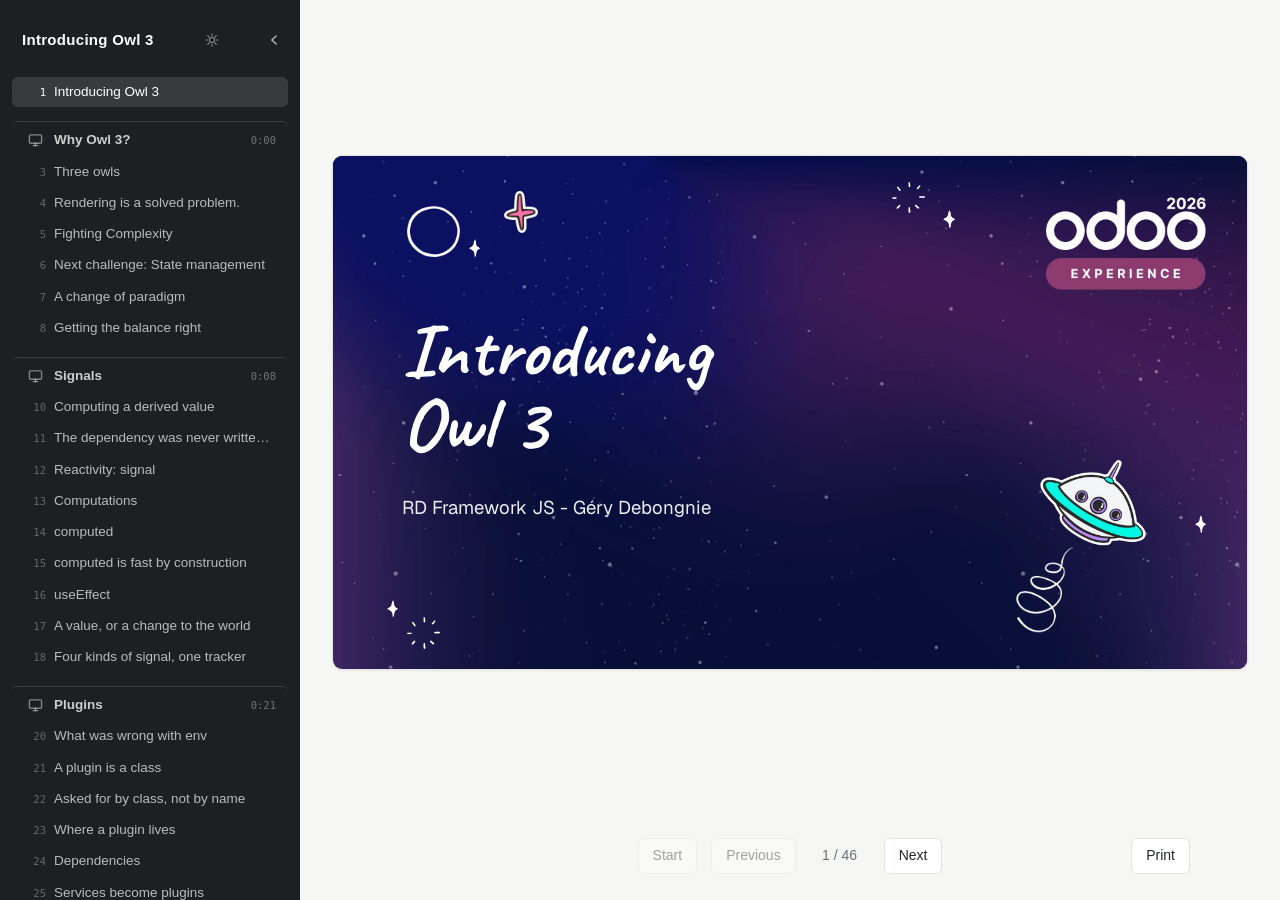
==== talk1-introducing-owl3/index.html @ 67a69ac9 "Publish f225886 Masterclass: the talks embedded, not a tab away" ====
<!DOCTYPE html>
<!-- Generated by gas/build.py from gas/template.html and this project's
     sections/. Do not edit this file: edit those, then rebuild -->
<html lang="en">
<head>
<meta charset="utf-8">
<meta name="viewport" content="width=device-width, initial-scale=1">
<title>GAS</title>
<!-- this project's own setup: title, program, resources, and now its
     palette choice too - see gas/README.md for the shape config.js needs.
     Loaded here rather than near app.js at the very end of body (the usual
     spot for a project's own script, and where this used to sit) purely so
     the bootstrap script right after can read GAS_CONFIG.palette before
     anything paints - it doesn't touch the DOM, so nothing is lost moving
     it this early. -->
<script src="config.js"></script>
<!-- which palette/theme applies, resolved synchronously before anything
     paints: without this, the page would render once with neither
     data-palette nor data-theme set at all (every palette file is scoped
     to one or the other, on purpose - see assets/palettes/), then visibly
     jump the moment something further down the page got around to it.
     Palette is a project setting now, not a personal one - the editor's
     own picker (?mode=edit, app.js) writes it straight into config.js
     (GAS_CONFIG.palette) via dev.py's /api/source, same as any other Edit
     source save - so every viewer of the built site gets the same one,
     read here. Theme (light/dark) stays a personal, per-viewer choice: a
     stored pick, else the OS's own preference, same as before. Always ends
     by actually setting both attributes no matter what: a blocked
     localStorage (a private window, a strict browser setting) only ever
     costs the stored theme choice, never leaves the page with no palette
     or theme set at all. -->
<script>
(function () {
  var palette = (window.GAS_CONFIG && window.GAS_CONFIG.palette) || "claude";
  var theme = "light";
  try {
    theme = localStorage.getItem("gas-theme") ||
      (window.matchMedia && window.matchMedia("(prefers-color-scheme: dark)").matches ? "dark" : theme);
  } catch (err) {
    // localStorage blocked - the light default above stands
  }
  document.documentElement.dataset.palette = palette;
  document.documentElement.dataset.theme = theme;
})();
</script>
<!-- a generic default - a project's config.js can override it (see
     gas/README.md); this is what shows before that script runs, and if
     a project sets none -->
<link id="favicon" rel="icon" href="data:image/svg+xml,%3Csvg xmlns='http://www.w3.org/2000/svg' viewBox='0 0 32 32'%3E%3Crect x='5' y='4.5' width='22' height='23' rx='3' fill='none' stroke='%23888' stroke-width='2.4'/%3E%3Cpath d='M10 12h12M10 16h12M10 20h7' stroke='%23888' stroke-width='2.4' stroke-linecap='round'/%3E%3C/svg%3E">
<!-- one per gas/assets/palettes/*.css file, computed at build time - see
     gas/build.py's discover_palettes() and gas/README.md -->
<link rel="stylesheet" data-palette="catppuccin" href="../gas/assets/palettes/catppuccin.css">
<link rel="stylesheet" data-palette="claude" href="../gas/assets/palettes/claude.css">
<link rel="stylesheet" data-palette="nord" href="../gas/assets/palettes/nord.css">
<link rel="stylesheet" data-palette="oxp26" href="../gas/assets/palettes/oxp26.css">
<link rel="stylesheet" data-palette="tokyo-night" href="../gas/assets/palettes/tokyo-night.css">
<link rel="stylesheet" href="../gas/assets/style.css">
<!-- optional: a project's own tweaks, e.g. styling for one of its own
     plain pages (see gas/README.md) - a project with none of its own
     just 404s here, harmlessly -->
<link rel="stylesheet" href="style.css">
</head>
<body>

<nav class="sidebar" id="sidebar">
  <div class="sidebar-head">
    <h1><button class="home" id="home">GAS</button></h1>
    <!-- light/dark is the one personal, per-viewer choice (a stored pick,
         else the OS's own preference) - the palette itself is a project
         setting now, picked from the editor panel instead (?mode=edit),
         which writes it into config.js - see that panel, further down.
         Kept small and quiet, next to the collapse toggle it shares this
         row with, rather than a whole row of its own further down - it's
         not something most viewers need to think about twice. -->
    <button type="button" id="theme-toggle" title="Switch light/dark" aria-label="Switch light/dark theme">
      <svg class="icon-sun" width="14" height="14" viewBox="0 0 16 16" fill="none" stroke="currentColor"
           stroke-width="1.4" stroke-linecap="round" aria-hidden="true">
        <circle cx="8" cy="8" r="3"/>
        <path d="M8 1v2M8 13v2M1 8h2M13 8h2M3.2 3.2l1.4 1.4M11.4 11.4l1.4 1.4M12.8 3.2l-1.4 1.4M4.6 11.4l-1.4 1.4"/>
      </svg>
      <svg class="icon-moon" width="14" height="14" viewBox="0 0 16 16" fill="currentColor" aria-hidden="true">
        <path d="M13.5 8.9A5.6 5.6 0 0 1 6.6 2 6 6 0 1 0 13.5 8.9Z"/>
      </svg>
    </button>
    <button class="sidebar-toggle" id="sidebar-toggle" type="button"
            title="Collapse menu (m)" aria-label="Collapse menu" aria-expanded="true">
      <svg width="14" height="14" viewBox="0 0 16 16" fill="none" stroke="currentColor"
           stroke-width="1.6" stroke-linecap="round" stroke-linejoin="round" aria-hidden="true">
        <path d="M10.5 3.5 5.5 8l5 4.5"/>
      </svg>
    </button>
  </div>

  <div id="program"></div>

  <!-- shown/labelled from config.js's padUrl - hidden entirely if a
       project sets none, see gas/README.md -->
  <button class="nav-item" data-view="pad" hidden>Collaborative Pad</button>

  <!-- what the program sends to the end, after the loose entries above -->
  <div id="program-end"></div>

  <!-- shown from config.js's resources - hidden entirely if a project
       sets none -->
  <button class="nav-item" data-view="resources" hidden>Resources</button>

  <!-- what the program sends past everything the framework adds: `at: "last"` -->
  <div id="program-last"></div>

  <!-- the whole program as one document: every deck, exercise and page, in
       the order this sidebar lists them. A browser cannot hand a page a PDF
       file, so this opens the print dialog and "Save as PDF" does the rest -
       which is what the title says, rather than promising a download. -->
  <button class="nav-item print-everything" id="print-everything"
          title="Lay the whole program out as one document and print it, or save it as a PDF">Print everything</button>
</nav>

<main>
  <section class="view" id="view-slides">
    <div class="stage">

<!-- sections/10-talk/talk.html -->
<div data-src="sections/10-talk/talk.html" data-src-kind="html-block" class="deck clean" id="deck-talk">

  <!-- ============================ COVER ============================ -->

  <article class="slide welcome current" data-id="a1f00001" data-act="frontier">
    <div class="welcome-bg"></div>
    <div class="welcome-stars"></div>
    <!-- decorations lifted from the template, placed as it places them -->
    <div class="welcome-art">
      <img src="assets/stickers/ring.webp" alt="" style="left: 8.08%; top: 9.69%; width: 5.77%;">
      <img src="assets/stickers/cross.webp" alt="" style="left: 18.72%; top: 6.9%; width: 3.67%;">
      <img src="assets/stickers/sparkle.webp" alt="" style="left: 14.83%; top: 16.22%; width: 1.28%;">
      <img src="assets/stickers/burst.webp" alt="" style="left: 61.14%; top: 5.04%; width: 3.67%;">
      <img src="assets/stickers/sparkle.webp" alt="" style="left: 66.75%; top: 10.52%; width: 1.28%;">
      <img src="assets/stickers/ufo.webp" alt="" style="left: 75.86%; top: 53.74%; width: 15.93%;">
      <img src="assets/stickers/spiral.webp" alt="" style="left: 73.31%; top: 76.09%; width: 9.74%;">
      <img src="assets/stickers/sparkle.webp" alt="" style="left: 94.27%; top: 69.99%; width: 1.28%;">
      <img src="assets/stickers/sparkle.webp" alt="" style="left: 5.88%; top: 86.46%; width: 1.28%;">
      <img src="assets/stickers/burst.webp" alt="" style="left: 8.08%; top: 89.89%; width: 3.67%;">
    </div>

    <img class="welcome-logo" src="assets/odoo-experience.webp"
         alt="Odoo Experience 2026">

    <div class="welcome-content">
      <h2>Introducing<br>Owl 3</h2>
      <p class="lead">RD Framework JS - Géry Debongnie</p>
    </div>
  </article>

  <!-- ======================= ACT 1 · THE FRONTIER ======================= -->

  <article class="slide divider" data-id="a1f00002" data-act="frontier">
    <div class="divider-body">
      <p class="divider-eyebrow"></p>
      <h2>Why Owl 3?</h2>
      <p class="divider-sub">Scaling Odoo JS: challenges in taming complexity</p>
      <div class="prog"></div>
    </div>
  </article>

  <article class="slide" data-id="a1f0001b" data-act="frontier" data-label="Three owls">
    <div class="slide-body">
      <figure class="figure owls">
        <svg viewBox="0 152 1000 272" role="img"
             aria-label="Three owls perched on a branch, in three shades of purple. One looks to the right, one straight out at you, and the third is winking.">
          <path class="owl-branch" d="M120 409 H880"/>
          <g transform="translate(250 392) scale(0.92)">
            <path class="owl-foot" d="M-30 0 v16 M-30 16 h-15 M-30 16 h15 M30 0 v16 M30 16 h-15 M30 16 h15"/>
            <path fill="#4f3349" d="M-64 -168 L-80 -212 L-40 -184 Z"/>
            <path fill="#4f3349" d="M64 -168 L80 -212 L40 -184 Z"/>
            <path fill="#6d4763" d="M-82 -62 C-82 -152 -46 -196 0 -196 C46 -196 82 -152 82 -62 C82 -12 46 8 0 8 C-46 8 -82 -12 -82 -62 Z"/>
            <ellipse fill="#efe6ed" cx="0" cy="-42" rx="40" ry="46"/>
            <path fill="#4f3349" opacity="0.22" d="M-78 -96 C-92 -56 -84 -20 -62 -4 C-70 -40 -72 -70 -66 -100 Z"/>
            <path fill="#4f3349" opacity="0.22" d="M78 -96 C92 -56 84 -20 62 -4 C70 -40 72 -70 66 -100 Z"/>
            <circle fill="#fff" cx="-30" cy="-126" r="27"/>
            <circle fill="#fff" cx="30" cy="-126" r="27"/>
            <circle fill="#2a1c26" cx="37" cy="-126" r="12"/>
            <circle fill="#fff" cx="41" cy="-131" r="4"/>
            <circle fill="#2a1c26" cx="-23" cy="-126" r="12"/>
            <circle fill="#fff" cx="-19" cy="-131" r="4"/>
            <path fill="#e8a33d" d="M-10 -104 L10 -104 L0 -84 Z"/>
          </g>
          <g transform="translate(500 392) scale(1.06)">
            <path class="owl-foot" d="M-30 0 v16 M-30 16 h-15 M-30 16 h15 M30 0 v16 M30 16 h-15 M30 16 h15"/>
            <path fill="#4f3349" d="M-64 -168 L-80 -212 L-40 -184 Z"/>
            <path fill="#4f3349" d="M64 -168 L80 -212 L40 -184 Z"/>
            <path fill="#8c6382" d="M-82 -62 C-82 -152 -46 -196 0 -196 C46 -196 82 -152 82 -62 C82 -12 46 8 0 8 C-46 8 -82 -12 -82 -62 Z"/>
            <ellipse fill="#f6eff4" cx="0" cy="-42" rx="40" ry="46"/>
            <path fill="#4f3349" opacity="0.22" d="M-78 -96 C-92 -56 -84 -20 -62 -4 C-70 -40 -72 -70 -66 -100 Z"/>
            <path fill="#4f3349" opacity="0.22" d="M78 -96 C92 -56 84 -20 62 -4 C70 -40 72 -70 66 -100 Z"/>
            <circle fill="#fff" cx="-30" cy="-126" r="27"/>
            <circle fill="#fff" cx="30" cy="-126" r="27"/>
            <circle fill="#2a1c26" cx="30" cy="-126" r="12"/>
            <circle fill="#fff" cx="34" cy="-131" r="4"/>
            <circle fill="#2a1c26" cx="-30" cy="-126" r="12"/>
            <circle fill="#fff" cx="-26" cy="-131" r="4"/>
            <path fill="#e8a33d" d="M-10 -104 L10 -104 L0 -84 Z"/>
          </g>
          <g transform="translate(750 392) scale(0.92)">
            <path class="owl-foot" d="M-30 0 v16 M-30 16 h-15 M-30 16 h15 M30 0 v16 M30 16 h-15 M30 16 h15"/>
            <path fill="#4f3349" d="M-64 -168 L-80 -212 L-40 -184 Z"/>
            <path fill="#4f3349" d="M64 -168 L80 -212 L40 -184 Z"/>
            <path fill="#b08fa6" d="M-82 -62 C-82 -152 -46 -196 0 -196 C46 -196 82 -152 82 -62 C82 -12 46 8 0 8 C-46 8 -82 -12 -82 -62 Z"/>
            <ellipse fill="#faf5f8" cx="0" cy="-42" rx="40" ry="46"/>
            <path fill="#4f3349" opacity="0.22" d="M-78 -96 C-92 -56 -84 -20 -62 -4 C-70 -40 -72 -70 -66 -100 Z"/>
            <path fill="#4f3349" opacity="0.22" d="M78 -96 C92 -56 84 -20 62 -4 C70 -40 72 -70 66 -100 Z"/>
            <circle fill="#fff" cx="-30" cy="-126" r="27"/>
            <path class="owl-line" d="M6 -126 C16 -136 44 -136 54 -126"/>
            <circle fill="#2a1c26" cx="-30" cy="-126" r="12"/>
            <circle fill="#fff" cx="-26" cy="-131" r="4"/>
            <path fill="#e8a33d" d="M-10 -104 L10 -104 L0 -84 Z"/>
          </g>
        </svg>
      </figure>
    </div>
  </article>


  <article class="slide statement bare" data-id="a1f00003" data-act="frontier">
    <header class="slide-head">
      <p class="eyebrow">The frontier</p>
      <h2>Rendering is a solved problem.</h2>
      <p class="lead">React, Vue, Solid, Owl — every one of them will put your state on screen efficiently. Nobody switches framework for rendering any more.</p>
    </header>
  </article>

  <article class="slide" data-id="a1f00006" data-act="frontier">
    <header class="slide-head">
      <p class="eyebrow">The diagnosis</p>
      <h2>Fighting Complexity</h2>
      <p class="lead">The places where a codebase this size started to press against the framework.</p>
    </header>
    <div class="slide-body">
      <ul class="rows numbered">
        <li><span class="num">1</span><h3>Reactivity that is subtle to get right</h3><p>Simple on the surface; hard-to-diagnose bugs underneath, as workflows got more complex.</p></li>
        <li><span class="num">2</span><h3>Hard to write fast derived state</h3><p>Caches, getters, <code>onWillRender</code> precomputes — <em>"sadly, they usually do not compose well"</em>.</p></li>
        <li><span class="num">3</span><h3>No typing or autocompletion</h3><p>For props and for <code>env</code>. Hence years of hand-written and generated <code>.d.ts</code> files.</p></li>
        <li><span class="num">4</span><h3>No guidance on how to build an app</h3><p><em>"It is nice not to be constrained, but it makes it more difficult to understand other parts of the codebase."</em></p></li>
      </ul>
    </div>
  </article>

  <article class="slide" data-id="a1f0003b" data-act="frontier">
    <header class="slide-head">
      <p class="eyebrow">The frontier</p>
      <h2>Next challenge:<br>State management</h2>
    </header>
    <div class="slide-body two-col even">
      <section>
        <ul class="notes">
          <li>Describing state</li>
          <li>Deriving one value from another</li>
          <li>Recomputing efficiently</li>
          <li>Reacting to change</li>
          <li>Sharing it, without one part owning another</li>
          <li>All of that, but asynchronously</li>
          <li>…</li>
        </ul>
      </section>
      <section>
        <figure class="figure graph">
          <!-- no labels on purpose: the shape is the point. Nodes and the
               arrows between them, drawn dense enough to read as a tangle
               from the back of the room. Geometry generated, then pasted. -->
          <svg viewBox="0 0 660 500" role="img"
               aria-label="An abstract graph: fourteen unlabelled boxes joined by twenty-nine arrows that cross each other, some running back up the graph and two pairs pointing both ways. It stands for state and the dependencies between the pieces of it.">
            <defs>
              <marker id="cx-ar" viewBox="0 0 10 10" refX="9" refY="5" markerWidth="7" markerHeight="7" orient="auto-start-reverse">
                <path d="M0 0 L10 5 L0 10 Z"/>
              </marker>
              <marker id="cx-rt" class="rt-head" viewBox="0 0 10 10" refX="9" refY="5" markerWidth="7" markerHeight="7" orient="auto-start-reverse">
                <path d="M0 0 L10 5 L0 10 Z"/>
              </marker>
            </defs>

          <path class="ar" marker-end="url(#cx-ar)" d="M82 74 Q100 122 135 160"/>
          <path class="ar" marker-end="url(#cx-ar)" d="M227 62 Q206 119 162 160"/>
          <path class="ar" marker-end="url(#cx-ar)" d="M257 62 Q281 112 324 147"/>
          <path class="ar" marker-end="url(#cx-ar)" d="M409 86 Q395 127 357 147"/>
          <path class="ar" marker-end="url(#cx-ar)" d="M442 86 Q466 135 509 169"/>
          <path class="ar" marker-end="url(#cx-ar)" d="M578 70 Q565 123 534 168"/>
          <path class="ar" marker-end="url(#cx-ar)" d="M588 70 Q577 193 593 316"/>
          <path class="ar" marker-end="url(#cx-ar)" d="M243 63 Q225 174 259 281"/>
          <path class="rt" marker-end="url(#cx-rt)" d="M428 87 Q459 185 447 287"/>
          <path class="ar" marker-end="url(#cx-ar)" d="M166 200 Q197 248 243 282"/>
          <path class="ar" marker-end="url(#cx-ar)" d="M135 200 Q117 252 79 291"/>
          <path class="ar" marker-end="url(#cx-ar)" d="M328 187 Q311 241 273 282"/>
          <path class="ar" marker-end="url(#cx-ar)" d="M355 187 Q383 246 434 288"/>
          <path class="ar" marker-end="url(#cx-ar)" d="M512 209 Q497 255 462 288"/>
          <path class="ar" marker-end="url(#cx-ar)" d="M535 210 Q550 267 584 316"/>
          <path class="rt" marker-end="url(#cx-rt)" d="M562 68 Q445 202 286 283"/>
          <path class="ar" marker-end="url(#cx-ar)" d="M105 309 Q164 318 222 304"/>
          <path class="ar" marker-end="url(#cx-ar)" d="M276 322 Q304 379 351 421"/>
          <path class="ar" marker-end="url(#cx-ar)" d="M436 328 Q419 382 379 421"/>
          <path class="ar" marker-end="url(#cx-ar)" d="M342 188 Q323 307 364 420"/>
          <path class="ar" marker-end="url(#cx-ar)" d="M80 331 Q122 374 148 428"/>
          <path class="rt" marker-end="url(#cx-rt)" d="M588 358 Q564 396 564 440"/>
          <path class="ar" marker-end="url(#cx-ar)" d="M463 328 Q513 378 544 441"/>
          <path class="ar" marker-end="url(#cx-ar)" d="M512 209 Q417 297 379 421"/>
          <path class="ar" marker-end="url(#cx-ar)" d="M161 427 Q169 313 149 201"/>
          <path class="ar" marker-end="url(#cx-ar)" d="M66 290 Q52 182 69 75"/>
          <path class="ar" marker-end="url(#cx-ar)" d="M176 428 Q228 386 247 322"/>
          <path class="ar" marker-end="url(#cx-ar)" d="M364 420 Q387 301 342 188"/>
          <path class="rt" marker-end="url(#cx-rt)" d="M544 441 Q486 397 463 328"/>

          <rect class="bx" x="35" y="38" width="68" height="32" rx="6"/>
          <rect class="bx" x="207" y="26" width="68" height="32" rx="6"/>
          <rect class="bx" x="392" y="50" width="68" height="32" rx="6"/>
          <rect class="bx" x="553" y="33" width="68" height="32" rx="6"/>
          <rect class="bx" x="114" y="164" width="68" height="32" rx="6"/>
          <rect class="bx js" x="306" y="151" width="68" height="32" rx="6"/>
          <rect class="bx" x="491" y="173" width="68" height="32" rx="6"/>
          <rect class="bx" x="32" y="295" width="68" height="32" rx="6"/>
          <rect class="bx js" x="227" y="286" width="68" height="32" rx="6"/>
          <rect class="bx" x="415" y="292" width="68" height="32" rx="6"/>
          <rect class="bx" x="560" y="321" width="68" height="32" rx="6"/>
          <rect class="bx" x="128" y="432" width="68" height="32" rx="6"/>
          <rect class="bx js" x="332" y="425" width="68" height="32" rx="6"/>
          <rect class="bx" x="524" y="445" width="68" height="32" rx="6"/>
          </svg>
        </figure>
      </section>
    </div>
  </article>



  <article class="slide" data-id="a1f0004c" data-act="frontier">
    <header class="slide-head">
      <p class="eyebrow">The shift</p>
      <h2>A change of paradigm</h2>
      <p class="lead">The centre of the framework moves. Rendering stops being the thing everything is arranged around, and state takes its place.</p>
    </header>
    <div class="slide-body">
      <figure class="figure shift">
        <svg viewBox="0 0 1000 280" role="img"
             aria-label="The same component tree, twice. On the left the state sits as dots inside the components that hold it, and props thread from the root down to a grandchild. On the right the same tree holds nothing: the state is three linked nodes beside it, and each component reads the one it needs.">
          <defs>
            <marker id="shift-ar" viewBox="0 0 10 10" refX="9" refY="5" markerWidth="8" markerHeight="8" orient="auto-start-reverse">
              <path d="M0 0 L10 5 L0 10 Z"/>
            </marker>
            <marker id="shift-rt" class="rt-head" viewBox="0 0 10 10" refX="9" refY="5" markerWidth="7" markerHeight="7" orient="auto-start-reverse">
              <path d="M0 0 L10 5 L0 10 Z"/>
            </marker>
          </defs>

          <text class="mt" x="170" y="22">rendering based</text>
          <path class="ar thin" d="M140 78 V97 H80 V116"/>
          <path class="ar thin" d="M140 78 V97 H200 V116"/>
          <path class="ar thin" d="M200 150 V169 H200 V188"/>
          <rect class="bx" x="92" y="44" width="96" height="34" rx="5"/>
          <rect class="bx" x="32" y="116" width="96" height="34" rx="5"/>
          <rect class="bx" x="152" y="116" width="96" height="34" rx="5"/>
          <rect class="bx" x="152" y="188" width="96" height="34" rx="5"/>
          <circle class="dot" cx="131" cy="61" r="5"/>
          <circle class="dot" cx="149" cy="61" r="5"/>
          <circle class="dot" cx="80" cy="133" r="5"/>
          <circle class="dot" cx="182" cy="205" r="5"/>
          <circle class="dot" cx="200" cy="205" r="5"/>
          <circle class="dot" cx="218" cy="205" r="5"/>
          <text class="s" x="170" y="264">we react on rendering events</text>
          <path class="ar" marker-end="url(#shift-ar)" d="M462 130 H518"/>
          <text class="mt" x="700" y="22">state based</text>
          <path class="ar thin" d="M670 78 V97 H610 V116"/>
          <path class="ar thin" d="M670 78 V97 H730 V116"/>
          <path class="ar thin" d="M730 150 V169 H730 V188"/>
          <rect class="bx" x="622" y="44" width="96" height="34" rx="5"/>
          <rect class="bx" x="562" y="116" width="96" height="34" rx="5"/>
          <rect class="bx" x="682" y="116" width="96" height="34" rx="5"/>
          <rect class="bx" x="682" y="188" width="96" height="34" rx="5"/>
          <path class="ar thin" d="M900 78 V116"/>
          <path class="ar thin" d="M900 142 V180"/>
          <rect class="bx js" x="860" y="52" width="80" height="26" rx="13"/>
          <rect class="bx js" x="860" y="116" width="80" height="26" rx="13"/>
          <rect class="bx js" x="860" y="180" width="80" height="26" rx="13"/>
          <path class="rt" d="M718 61 C789 61 789 65 860 65"/>
          <path class="rt" d="M778 133 C819 133 819 129 860 129"/>
          <path class="rt" d="M778 205 C819 205 819 193 860 193"/>
          <text class="s" x="700" y="264">we react on state changes</text>
        </svg>
      </figure>
    </div>
    <footer class="slide-foot">
      <p>The component tree has not gone anywhere. But the important part is the state relationships</p>
    </footer>
  </article>

  <article class="slide" data-id="a1f00004" data-act="frontier">
    <header class="slide-head">
      <h2>Getting the balance right</h2>
      <ul class="notes">
        <li><strong>Not enough power</strong> → every team invents its own solution, and none of them compose.</li>
        <li><strong>Too much power</strong> → code spends its life working around the framework.</li>
      </ul>
    </header>
    <div class="slide-body">
      <figure class="figure">
        <svg viewBox="0 0 1000 250" role="img"
             aria-label="A dial running from too little power on the left to too opinionated on the right, with a balance point in the middle. Owl 2 sits slightly left of it; Owl 3 aims at it.">
          <defs>
            <marker id="dial-ar" viewBox="0 0 10 10" refX="9" refY="5" markerWidth="7" markerHeight="7" orient="auto-start-reverse">
              <path d="M0 0 L10 5 L0 10 Z"/>
            </marker>
          </defs>

          <path class="axis" d="M40 120 H960"/>
          <path class="tick" d="M40 108 V132 M960 108 V132"/>

          <text class="t l" x="40" y="60">Not enough power</text>
          <text class="s l" x="40" y="84">you invent the missing piece,</text>
          <text class="s l" x="40" y="102">over and over, differently each time</text>

          <text class="t r" x="960" y="60">Too much power</text>
          <text class="s r" x="960" y="84">you fight the framework</text>
          <text class="s r" x="960" y="102">to do anything it did not foresee</text>

          <rect class="chip" x="420" y="96" width="180" height="48" rx="6"/>
          <text class="s" x="510" y="126">the balance point</text>

          <path class="ar" marker-end="url(#dial-ar)" d="M392 196 V150"/>
          <text class="t" x="392" y="222">Owl 2</text>
          <text class="s" x="392" y="242">slightly low</text>

          <path class="ar js" marker-end="url(#dial-ar)" d="M540 196 V150"/>
          <text class="t" x="540" y="222">Owl 3</text>
          <text class="s" x="540" y="242">aiming here</text>
        </svg>
      </figure>
    </div>
  </article>




  <!-- ========================= ACT 2 · SIGNALS ========================= -->

  <article class="slide divider" data-id="a1f00009" data-act="signals">
    <div class="divider-body">
      <p class="divider-eyebrow"></p>
      <h2>Signals</h2>
      <p class="divider-sub">State management inside the computation graph.</p>
      <div class="prog"></div>
    </div>
  </article>

  <article class="slide" data-id="a1f00007" data-act="signals">
    <header class="slide-head">
      <p class="eyebrow">Example</p>
      <h2>Computing a derived value</h2>
      <ul class="notes">
        <li>An expensive value, precomputed once per render, cached by hand.</li>
        <li>It works. It is also four moving parts held together by convention.</li>
      </ul>
    </header>
    <div class="slide-body two-col even">
      <section>
        <h3 class="label file">Owl 2</h3>
<pre><code class="language-javascript">class Dashboard extends Component {
    setup() {
        this.state = useState({ total: 0 });

        <mark>onWillRender</mark>(() =&gt; {
            const key = this.props.orders.length;
            if (key !== this._key) {
                this._key = key;
                this._total = expensive(this.props.orders);
            }
            this.state.total = this._total;
        });
    }
}</code></pre>
      </section>
      <section>
        <ul class="rows wide-key">
          <li><span class="key">Four parts</span><span>A hook, a hand-rolled cache key, a private field, and a piece of state to write into.</span></li>
          <li><span class="key">The rule</span><span>Nothing in the code says <em>total depends on orders</em>. That fact lives in your head.</span></li>
          <li><span class="key">And then</span><span>Another addon patches <code>expensive</code>, or adds a second input. The cache key is now wrong, silently.</span></li>
        </ul>
      </section>
    </div>
  </article>

  <article class="slide statement" data-id="a1f00008" data-act="signals">
    <header class="slide-head">
      <h2>The dependency was never written down.</h2>
      <p class="lead">It lived implicitly, in a set of closures and some unconnected pieces of state. The framework could not see it — so the framework could not help.</p>
    </header>
    <footer class="slide-foot">
      <p><span class="k">Spoiler:</span>Owl 3 lets us make the state explicit, computed values included.</p>
    </footer>
  </article>

  <article class="slide walkthrough" data-id="a1f00011" data-act="signals">
    <header class="slide-head">
      <h2>Reactivity: signal</h2>
      <ul class="notes">
        <li>A value of its own: call it to read, <code>set</code> it to write.</li>
        <li>No proxy, no wrapper object, nothing to unwrap.</li>
      </ul>
    </header>
    <div class="slide-body two-col even">
      <section>
        <h3 class="label file">counter.js</h3>
<pre><code class="language-javascript">import { Component, signal } from "@odoo/owl";

class Counter extends Component {
    static template = "my_module.Counter";

    counter = <mark>signal(0)</mark>;

    increment() {
        this.counter.set(this.counter() + 1);
    }
}</code></pre>
      </section>
      <section>
        <h3 class="label file">counter.xml</h3>
<pre><code class="language-markup">&lt;t t-name="my_module.Counter"&gt;
    &lt;p&gt;
      Counter: &lt;t t-out="<mark>this.counter()</mark>"/&gt;
    &lt;/p&gt;
    &lt;button t-on-click="this.increment"&gt;
      Increment
    &lt;/button&gt;
&lt;/t&gt;</code></pre>
      </section>
    </div>
  </article>

  <article class="slide" data-id="a1f0011c" data-act="signals">
    <header class="slide-head">
      <p class="eyebrow">Reactivity</p>
      <h2>Computations</h2>
      <p class="lead">Can manage dependencies. Three kinds, and one mechanism under all of them: each reads signals, and re-runs when what it read changes.</p>
    </header>
    <div class="slide-body">
      <ul class="shape-grid three">
        <li>
          <span class="num">1</span>
          <h3>Rendering a component</h3>
          <p>Reads signals, writes DOM. This is the one you already have.</p>
        </li>
        <li>
          <span class="num">2</span>
          <h3>A computed value</h3>
          <p>Reads signals, returns a value, and holds on to it until one of them changes.</p>
        </li>
        <li>
          <span class="num">3</span>
          <h3>An effect</h3>
          <p>Reads signals, and changes something outside the graph: the document, storage, a library that knows nothing about this one.</p>
        </li>
      </ul>
    </div>
    <footer class="slide-foot">
      <p>A render is not a special case. It is a computation that happens to paint.</p>
    </footer>
  </article>

  <article class="slide" data-id="a1f00013" data-act="signals">
    <header class="slide-head">
      <p class="eyebrow">Derived values</p>
      <h2>computed</h2>
      <ul class="notes">
        <li>The same expensive value, with the same caching, in one declaration.</li>
      </ul>
    </header>
    <div class="slide-body two-col even">
      <section>
        <h3 class="label file">Owl 2 — four moving parts</h3>
<pre><code class="language-javascript">setup() {
    this.state = useState({ total: 0 });

    onWillRender(() =&gt; {
        const key = this.props.orders.length;
        if (key !== this._key) {
            this._key = key;
            this._total = expensive(this.props.orders);
        }
        this.state.total = this._total;
    });
}</code></pre>
      </section>
      <section>
        <h3 class="label file">Owl 3 — one</h3>
<pre><code class="language-javascript">total = <mark>computed</mark>(() =&gt;
    expensive(this.props.orders)
);</code></pre>
        <ul class="rows wide-key">
          <li><span class="key">Cached</span><span>It does not recompute unless something it read changed.</span></li>
          <li><span class="key">Declared</span><span>The dependency is now <em>written down</em>. The runtime can see it.</span></li>
        </ul>
      </section>
    </div>
    <footer class="slide-foot">
      <p>The trigger moved: Owl 2 recomputed because a component was about to render, Owl 3 because the state it read changed.</p>
    </footer>
  </article>

  <article class="slide" data-id="a1f00014" data-act="signals">
    <header class="slide-head">
      <p class="eyebrow">Derived values</p>
      <h2>computed is fast by construction</h2>
      <p class="lead">You get the caching you used to hand-roll, and this time it composes.</p>
    </header>
    <div class="slide-body">
      <ul class="rows wide-key">
        <li><span class="key">Free</span><span>Memoisation comes with the primitive. Nobody writes a cache key, so nobody gets the cache key wrong.</span></li>
        <li><span class="key">Lazy</span><span>A <code>computed</code> that nothing reads never runs at all.</span></li>
        <li><span class="key">Gated</span><span>The propagation stops when the <em>value</em> does not change — not merely when the input does.</span></li>
        <li><span class="key">Composable</span><span>A <code>computed</code> reading another <code>computed</code> just works, and keeps working when another addon patches either one.</span></li>
      </ul>
    </div>
    <footer class="slide-foot">
      <p>This is soft limit 2, answered. How the graph actually pulls it off is my other talk.</p>
    </footer>
  </article>

  <article class="slide" data-id="a1f0013b" data-act="signals">
    <header class="slide-head">
      <p class="eyebrow">Effects</p>
      <h2>useEffect</h2>
      <ul class="notes">
        <li>The same tracking, pointed outwards: at the document, at storage, at a library that knows nothing about signals.</li>
      </ul>
    </header>
    <div class="slide-body two-col even">
      <section>
        <h3 class="label file">counter.js</h3>
<pre><code class="language-javascript">setup() {
    <mark>useEffect</mark>(() =&gt; {
        document.title = `Counter: ${this.counter()}`;
    });
}</code></pre>
      </section>
      <section>
        <ul class="rows wide-key">
          <li><span class="key">Nothing to declare</span><span>It read <code>counter</code>, so it re-runs when <code>counter</code> changes.</span></li>
          <li><span class="key">Runs first</span><span>The first run is how it finds out what it reads.</span></li>
          <li><span class="key">Then batched</span><span>A burst of writes costs one run, after the microtask.</span></li>
          <li><span class="key">Disposed</span><span>It goes when the component goes.</span></li>
        </ul>
      </section>
    </div>
    <footer class="slide-foot">
      <p>A <code>computed</code> gives you a value. An effect changes something outside the graph.</p>
    </footer>
  </article>










  <article class="slide" data-id="a1f00015" data-act="signals">
    <header class="slide-head">
      <p class="eyebrow">Effects</p>
      <h2>A value, or a change to the world</h2>
      <ul class="notes">
        <li>Both track what they read, and both re-run when it changes.</li>
        <li>What differs is what you want out of them.</li>
      </ul>
    </header>
    <div class="slide-body two-col even">
      <section>
        <h3 class="label file">computed — you want a value</h3>
<pre><code class="language-javascript">remaining = computed(() =&gt;
    this.todos().filter(
        (t) =&gt; !t.completed()
    ).length
);</code></pre>
        <p class="caption">Read it like a signal. Never set it. No side effect, ever.</p>
      </section>
      <section>
        <h3 class="label file">useEffect — you want a side effect</h3>
<pre><code class="language-javascript">useEffect(() =&gt; {
    localStorage.setItem(
        "todos", serialize(this.todos()),
    );
});</code></pre>
        <p class="caption">Saving, logging, a third-party library. Returns nothing useful.</p>
      </section>
    </div>
    <footer class="slide-foot">
      <p>When in doubt, start with <code>computed</code>. Reach for an effect when something outside Owl has to change.</p>
    </footer>
  </article>

  <article class="slide" data-id="a1f00016" data-act="signals">
    <header class="slide-head">
      <p class="eyebrow">Signals</p>
      <h2>Four kinds of signal, one tracker</h2>
      <p class="lead">Pick by the shape of your data, not by taste.</p>
    </header>
    <div class="slide-body">
      <ul class="shape-grid">
        <li>
          <code class="shape">signal(0)</code>
          <h3>A single value</h3>
          <p>Tracks the value.</p>
        </li>
        <li>
          <code class="shape">signal.Array([])</code>
          <h3>A list you add to</h3>
          <p>Tracks its own items, shallow.</p>
        </li>
        <li>
          <code class="shape">signal.Object({})</code>
          <h3>A flat bag of keys</h3>
          <p>Tracks its own keys, shallow.</p>
        </li>
        <li>
          <code class="shape">proxy({ ... })</code>
          <h3>A nested tree of settings</h3>
          <p>Tracks every level, recursively.</p>
        </li>
      </ul>
    </div>
    <footer class="slide-foot">
      <p>The collection signals are <strong>shallow</strong>: what is inside stays plain, and stays untracked. That is the one gotcha.</p>
    </footer>
  </article>


  <!-- ========================= ACT 3 · PLUGINS ========================= -->

  <article class="slide divider" data-id="a1f00018" data-act="plugins">
    <div class="divider-body">
      <p class="divider-eyebrow"></p>
      <h2>Plugins</h2>
      <p class="divider-sub">State management across the component tree.</p>
      <div class="prog"></div>
    </div>
  </article>

  <article class="slide" data-id="a1f00019" data-act="plugins">
    <header class="slide-head">
      <p class="eyebrow">The problem</p>
      <h2>What was wrong with env</h2>
      <p class="lead">The same diagnosis, one level up. <code>env</code> was under-powered, so every team invented a convention on top of it — and none of them composed.</p>
    </header>
    <div class="slide-body two-col even">
      <section>
        <h3 class="label">Owl 2</h3>
<pre><code class="language-javascript">// one bag, for everything
this.env.services.action
this.env.bus
this.env.debug

// a service, reached by string
this.orm = useService("orm");

// and state handed down invisibly
useSubEnv({ myCounter: this.counter });</code></pre>
      </section>
      <section>
        <ul class="rows wide-key">
          <li><span class="key">Untyped</span><span>A string key into a bag. No autocompletion, no rename, no way to find the callers.</span></li>
          <li><span class="key">Invisible</span><span><code>useSubEnv</code> changed what a subtree saw, from a distance, with nothing at the other end to say so.</span></li>
          <li><span class="key">Unbounded</span><span>Anything could reach anything. Which meant everything eventually did.</span></li>
        </ul>
      </section>
    </div>
    <footer class="slide-foot">
      <p>This is soft limit 3 and soft limit 4, in one object.</p>
    </footer>
  </article>

  <article class="slide" data-id="a1f00020" data-act="plugins">
    <header class="slide-head">
      <p class="eyebrow">Plugins</p>
      <h2>A plugin is a class</h2>
      <ul class="notes">
        <li>Reactive state, methods, and a lifecycle of its own: <code>setup</code>, then destroy.</li>
        <li>One instance, shared by everyone who asks for it.</li>
      </ul>
    </header>
    <div class="slide-body two-col even">
      <section>
        <h3 class="label file">clock_plugin.js</h3>
<pre><code class="language-javascript">import { Plugin, signal, onWillDestroy } from "@odoo/owl";

export class Clock extends <mark>Plugin</mark> {
    now = signal(new Date());

    setup() {
        const id = setInterval(
            () =&gt; this.now.set(new Date()), 1000,
        );
        <mark>onWillDestroy</mark>(() =&gt; clearInterval(id));
    }
}</code></pre>
      </section>
      <section>
        <h3 class="label file">two components, one interval</h3>
<pre><code class="language-javascript">class DigitalClock extends Component {
    clock = <mark>usePlugin(Clock)</mark>;
}

class UtcClock extends Component {
    clock = <mark>usePlugin(Clock)</mark>;
}</code></pre>
        <h3 class="label file">digital_clock.xml</h3>
<pre><code class="language-markup">&lt;t t-name="my_module.DigitalClock"&gt;
    &lt;span t-out="<mark>this.clock.now()</mark>.toLocaleTimeString()"/&gt;
&lt;/t&gt;</code></pre>
        <p class="caption">In sync, and one interval however many clocks mount.</p>
      </section>
    </div>
    <footer class="slide-foot">
      <p>Hooks work inside a plugin too: <code>useEffect</code>, <code>useListener</code>, <code>onWillStart</code>.</p>
    </footer>
  </article>

  <article class="slide" data-id="a1f00021" data-act="plugins">
    <header class="slide-head">
      <p class="eyebrow">Plugins</p>
      <h2>Asked for by class, not by name</h2>
      <p class="lead">This is the whole typing story, and it is why plugins replace <code>env</code> rather than sitting beside it.</p>
    </header>
    <div class="slide-body two-col even">
      <section>
        <h3 class="label">Owl 2</h3>
<pre><code class="language-javascript">// a string. hope you spelled it right
this.orm = useService(<mark>"orm"</mark>);

// what does it return? see the .d.ts
this.orm.searchRead(/* ... */);</code></pre>
      </section>
      <section>
        <h3 class="label">Owl 3</h3>
<pre><code class="language-javascript">import { ORM } from "@web/core/orm_plugin";

// a class. the editor knows the type
orm = <mark>usePlugin(ORM)</mark>;

orm.searchRead(/* autocompleted */);</code></pre>
        <p class="caption">Rename the file, move the class, find every caller — all the things an import gives you and a string never did.</p>
      </section>
    </div>
    <footer class="slide-foot">
      <p>Soft limit 3, answered: no generated <code>.d.ts</code>, because the class <em>is</em> the type.</p>
    </footer>
  </article>

  <article class="slide" data-id="a1f00022" data-act="plugins">
    <header class="slide-head">
      <p class="eyebrow">Plugins</p>
      <h2>Where a plugin lives</h2>
      <p class="lead">The class is the same. The line that installs it decides who can reach it, and for how long.</p>
    </header>
    <div class="slide-body">
      <figure class="figure tree">
        <svg viewBox="0 0 1000 320" role="img"
             aria-label="A component tree. The WebClient at the root registers the global plugins with services.add, so anything below can reach them. Under it sit two screens; one of them, a Dashboard, provides a plugin of its own with providePlugins, which only Chart and Table, the components under it, can ask for.">
          <defs>
            <marker id="tree-ar" viewBox="0 0 10 10" refX="9" refY="5" markerWidth="7" markerHeight="7" orient="auto-start-reverse">
              <path d="M0 0 L10 5 L0 10 Z"/>
            </marker>
          </defs>

          <path class="ar" marker-end="url(#tree-ar)" d="M330 66 V99 H185 V126"/>
          <path class="ar" marker-end="url(#tree-ar)" d="M330 66 V99 H475 V126"/>
          <path class="ar" marker-end="url(#tree-ar)" d="M475 184 V217 H370 V244"/>
          <path class="ar" marker-end="url(#tree-ar)" d="M475 184 V217 H580 V244"/>
          <rect class="bx js" x="245" y="14" width="170" height="52" rx="6"/>
          <text class="t" x="330" y="44">WebClient</text>
          <text class="s" x="330" y="59">the root</text>
          <rect class="bx" x="100" y="132" width="170" height="52" rx="6"/>
          <text class="t" x="185" y="162">Settings</text>
          <text class="s" x="185" y="177">another screen</text>
          <rect class="bx js" x="390" y="132" width="170" height="52" rx="6"/>
          <text class="t" x="475" y="162">Dashboard</text>
          <text class="s" x="475" y="177">a client action</text>
          <rect class="bx" x="285" y="250" width="170" height="52" rx="6"/>
          <text class="t" x="370" y="283">Chart</text>
          <rect class="bx" x="495" y="250" width="170" height="52" rx="6"/>
          <text class="t" x="580" y="283">Table</text>
          <text class="m l" x="690" y="40">services.add(ORM, Dialog, …)</text>
          <text class="s l" x="690" y="62">the global plugins: one instance per tab,</text>
          <text class="s l" x="690" y="80">reachable from anywhere below</text>
          <text class="m l" x="690" y="158">providePlugins([DashboardItems])</text>
          <text class="s l" x="690" y="180">this screen and everything under it,</text>
          <text class="s l" x="690" y="198">destroyed with it</text>
          <text class="m l" x="690" y="276">usePlugin(DashboardItems)</text>
          <text class="s l" x="690" y="298">the nearest one that provides it</text>
        </svg>
      </figure>
    </div>
    <footer class="slide-foot">
      <p>State that must outlive a screen goes global. Everything else stays on the screen that owns it.</p>
    </footer>
  </article>

  <article class="slide" data-id="a1f00023" data-act="plugins">
    <header class="slide-head">
      <p class="eyebrow">Plugins</p>
      <h2>Dependencies</h2>
      <ul class="notes">
        <li>A plugin reaches another by calling <code>usePlugin</code> — in a class field, or in <code>setup</code>.</li>
      </ul>
    </header>
    <div class="slide-body two-col even">
      <section>
        <h3 class="label file">statistics_plugin.js</h3>
<pre><code class="language-javascript">export class StatisticsPlugin extends Plugin {
    orm = <mark>usePlugin(ORM)</mark>;

    stats = signal.Object({});

    setup() {
        <mark>onWillStart</mark>(async () =&gt; {
            this.stats.set(await this.orm.call(
                "res.partner", "get_statistics"));
        });
    }
}</code></pre>
      </section>
      <section>
        <ul class="rows wide-key">
          <li><span class="key">By class</span><span>Not a name in a <code>dependencies</code> array. Rename the file and nothing breaks.</span></li>
          <li><span class="key">Async</span><span><code>onWillStart</code> in a plugin holds back the first render, so a component can read <code>stats</code> straight away.</span></li>
          <li><span class="key">Sequence</span><span><code>static sequence = 10</code> for the few that everything else reads. Default 50, lower first.</span></li>
        </ul>
      </section>
    </div>
  </article>



  <article class="slide" data-id="a1f00026" data-act="plugins">
    <header class="slide-head">
      <p class="eyebrow">Plugins</p>
      <h2>Services become plugins</h2>
      <ul class="notes">
        <li>A global plugin is exactly a service, with a class instead of a string.</li>
      </ul>
    </header>
    <div class="slide-body two-col even">
      <section>
        <h3 class="label file">@web/core/services.js — the whole file</h3>
<pre><code class="language-javascript">import { Plugin, Resource, types as t } from "@odoo/owl";

export const services = new <mark>Resource</mark>({
    name: "services",
    validation: t.constructor(Plugin),
});</code></pre>
        <p class="caption">The service registry is itself a Resource. Every global plugin lands in it.</p>
      </section>
      <section>
        <h3 class="label file">and to register one</h3>
<pre><code class="language-javascript">import { services } from "@web/core/services";

export class TitlePlugin extends Plugin { /* ... */ }

<mark>services.add(TitlePlugin)</mark>;</code></pre>
        <ul class="rows wide-key">
          <li><span class="key">Today</span><span>Some twenty plugins in <code>addons/web</code>, against some thirty-five services still in the old shape.</span></li>
        </ul>
      </section>
    </div>
    <footer class="slide-foot">
      <p>Write plugins. Read both — <code>useService</code> is still all over the codebase, and will be for a while.</p>
    </footer>
  </article>

  <!-- ===================== ACT 4 · OTHER CHANGES ===================== -->

  <article class="slide divider" data-id="a1f0026a" data-act="misc">
    <div class="divider-body">
      <p class="divider-eyebrow"></p>
      <h2>Other changes</h2>
      <p class="divider-sub">The smaller things, and what they each take off your hands.</p>
      <div class="prog"></div>
    </div>
  </article>

  <article class="slide" data-id="a1f0026c" data-act="misc">
    <header class="slide-head">
      <p class="eyebrow">Other changes</p>
      <h2>Rendering context</h2>
      <ul class="notes">
        <li>A template used to resolve a bare name against the component, its props and its own <code>t-set</code> variables, in that order. Now <code>this.</code> says which one you meant.</li>
      </ul>
    </header>
    <div class="slide-body two-col even fit">
      <section>
        <h3 class="label file">Owl 2</h3>
<pre><code class="language-markup">&lt;t t-name="my_module.Counter"&gt;
    &lt;t t-set="double" t-value="<mark>counter</mark> * 2"/&gt;
    &lt;p&gt;
        Counter: &lt;t t-out="<mark>counter</mark>"/&gt;,
        double: &lt;t t-out="double"/&gt;
    &lt;/p&gt;
    &lt;button t-on-click="<mark>increment</mark>"&gt;+1&lt;/button&gt;
&lt;/t&gt;</code></pre>
      </section>
      <section>
        <h3 class="label file">Owl 3</h3>
<pre><code class="language-markup">&lt;t t-name="my_module.Counter"&gt;
    &lt;t t-set="double" t-value="<mark>this.counter()</mark> * 2"/&gt;
    &lt;p&gt;
        Counter: &lt;t t-out="<mark>this.counter()</mark>"/&gt;,
        double: &lt;t t-out="double"/&gt;
    &lt;/p&gt;
    &lt;button t-on-click="<mark>this.increment</mark>"&gt;+1&lt;/button&gt;
&lt;/t&gt;</code></pre>
      </section>
    </div>
    <footer class="slide-foot">
      <p>A name your editor can follow back to a class field is a name it can check.</p>
    </footer>
  </article>

  <article class="slide" data-id="a1f0026b" data-act="misc">
    <header class="slide-head">
      <p class="eyebrow">Other changes</p>
      <h2>useProps</h2>
      <ul class="notes">
        <li><code>useProps</code> is a view over the props: the same values the parent passed, read through signals, with the shape you expect written next to them.</li>
      </ul>
    </header>
    <div class="slide-body two-col even">
      <section>
        <h3 class="label file">Owl 2</h3>
<pre><code class="language-javascript">static props = {
    count: Number,
    items: { type: Array, element: Object },
    onSelect: { type: Function, optional: true },
};

// this.props.count
// a schema your editor cannot read</code></pre>
      </section>
      <section>
        <h3 class="label file">Owl 3</h3>
<pre><code class="language-javascript">props = <mark>useProps</mark>({
    count: t.number(),
    items: t.array(t.object({ id: t.number() })),
    onSelect: t.function().optional(),
    size: t.selection(["small", "large"]),
});</code></pre>
        <ul class="rows wide-key">
          <li><span class="key">Per key</span><span>Signal-backed. Reading <code>this.props.count</code> subscribes you to that prop alone.</span></li>
          <li><span class="key">Checked</span><span>On create and on update, in <code>dev</code> mode. <code>useProps()</code> bare takes anything; <code>useProps(["count"])</code> just names the keys.</span></li>
        </ul>
      </section>
    </div>
  </article>

  <article class="slide" data-id="a1f00017" data-act="misc">
    <header class="slide-head">
      <p class="eyebrow">Other changes</p>
      <h2>A ref is now a signal too</h2>
      <ul class="notes">
        <li>No separate <code>useRef</code> concept: <code>signal.ref()</code> is a signal that starts at <code>null</code>.</li>
        <li><code>t-model</code> takes one as well, and binds it both ways.</li>
      </ul>
    </header>
    <div class="slide-body two-col even">
      <section>
        <h3 class="label file">todo_list.js</h3>
<pre><code class="language-javascript">import { signal, computed, useEffect } from "@odoo/owl";

export class TodoList extends Component {
    input = <mark>signal.ref()</mark>;
    name = signal("");

    greeting = <mark>computed</mark>(() =&gt; `Hello ${this.name()}`);

    setup() {
        useEffect(() =&gt; this.input()?.focus());
    }
}</code></pre>
      </section>
      <section>
        <h3 class="label file">todo_list.xml</h3>
<pre><code class="language-markup">&lt;input <mark>t-ref="this.input"</mark>
       placeholder="What needs doing?"/&gt;

&lt;input <mark>t-model="this.name"</mark>/&gt;
&lt;p t-out="this.greeting()"/&gt;</code></pre>
        <p class="caption">One concept fewer to hold: refs, model bindings and state are all the same thing - so a <code>computed</code> reads what <code>t-model</code> writes, with nothing in between.</p>
      </section>
    </div>
    <footer class="slide-foot">
      <p>Read it like any other signal — <code>this.input()</code> — and it is <code>null</code> until the component is mounted.</p>
    </footer>
  </article>



  <article class="slide" data-id="a1f0028b" data-act="misc">
    <header class="slide-head">
      <p class="eyebrow">The change surface</p>
      <h2>Gone, new, and changed</h2>
      <p class="lead">The same change, as the words you actually type.</p>
    </header>
    <div class="slide-body two-col even three">
      <section>
        <h3 class="label">gone</h3>
        <ul class="chips gone">
          <li>useState</li>
          <li>reactive</li>
          <li>toRaw</li>
          <li>useComponent</li>
          <li>useRef</li>
          <li>onWillRender</li>
          <li>onRendered</li>
          <li>onWillUpdateProps</li>
          <li>this.render</li>
          <li>env</li>
          <li>useSubEnv</li>
          <li>services</li>
          <li>t-esc</li>
        </ul>
      </section>
      <section>
        <h3 class="label">new</h3>
        <ul class="chips new">
          <li>signal</li>
          <li>signal.Array</li>
          <li>signal.Object</li>
          <li>signal.ref</li>
          <li>proxy</li>
          <li>computed</li>
          <li>asyncComputed</li>
          <li>useOnChange</li>
          <li>untrack</li>
          <li>Plugin</li>
          <li>usePlugin</li>
          <li>providePlugins</li>
          <li>useScope</li>
          <li>useProps</li>
          <li>assertType</li>
          <li>validateType</li>
        </ul>
      </section>
      <section>
        <h3 class="label">changed</h3>
        <ul class="chips changed">
          <li>t-slot <span class="to">→</span> t-call-slot</li>
          <li>useExternalListener <span class="to">→</span> useListener</li>
          <li>useEffect <span class="note">reads, not a deps array</span></li>
          <li>t-ref <span class="note">a signal, not a name</span></li>
          <li>t-model <span class="note">binds a signal</span></li>
        </ul>
      </section>
    </div>
    <footer class="slide-foot">
      <p>This list may or may not be exhaustive.</p>
    </footer>
  </article>

  <article class="slide" data-id="a1f0028c" data-act="misc">
    <header class="slide-head">
      <p class="eyebrow">The change surface</p>
      <h2>The same component, twice</h2>
    </header>
    <div class="slide-body two-col even">
      <section>
        <h3 class="label file">Owl 2</h3>
<pre><code class="language-javascript">class OrderSummary extends Component {
    <mark>static props</mark> = {
        orders: Array,
        currency: { type: String, optional: true },
    };
    <mark>static defaultProps</mark> = { currency: "USD" };

    setup() {
        this.orm = <mark>useService("orm")</mark>;
        this.state = useState({ total: 0 });
        <mark>onWillRender</mark>(() =&gt; {
            this.state.total = sumAmounts(this.props.orders);
        });
    }

    validate() {
        return this.orm.call("sale.order", "confirm",
            [this.props.orders.map((o) =&gt; o.id)]);
    }
}</code></pre>
<pre><code class="language-markup">&lt;t t-name="sale.OrderSummary"&gt;
    &lt;p t-esc="<mark>state.total</mark>"/&gt;
    &lt;button t-on-click="<mark>validate</mark>"&gt;Validate&lt;/button&gt;
&lt;/t&gt;</code></pre>
      </section>
      <section>
        <h3 class="label file">Owl 3</h3>
<pre><code class="language-javascript">class OrderSummary extends Component {
    props = <mark>useProps</mark>({
        orders: t.array(t.object()),
        currency: t.string().<mark>optional(() =&gt; "USD")</mark>,
    });

    orm = <mark>usePlugin(ORM)</mark>;

    total = <mark>computed</mark>(() =&gt; sumAmounts(this.props.orders));

    validate() {
        return this.orm.call("sale.order", "confirm",
            [this.props.orders.map((o) =&gt; o.id)]);
    }
}</code></pre>
<pre><code class="language-markup">&lt;t t-name="sale.OrderSummary"&gt;
    &lt;p t-out="<mark>this.total()</mark>"/&gt;
    &lt;button t-on-click="<mark>this.validate</mark>"&gt;Validate&lt;/button&gt;
&lt;/t&gt;</code></pre>
      </section>
    </div>
  </article>

  <!-- ====================== ACT 4 · WHERE WE ARE ====================== -->

  <article class="slide divider" data-id="a1f00027" data-act="transition">
    <div class="divider-body">
      <p class="divider-eyebrow"></p>
      <h2>Migration</h2>
      <p class="divider-sub">Everyone loves migrating code.</p>
      <div class="prog"></div>
    </div>
  </article>

  <article class="slide statement" data-id="a1f0027b" data-act="transition">
    <header class="slide-head">
      <p class="eyebrow">Migration</p>
      <h2>No big deal.<br>We have AIs now.</h2>
    </header>
  </article>

  <article class="slide" data-id="a1f0027c" data-act="transition">
    <header class="slide-head">
      <p class="eyebrow">The transition</p>
      <h2>Migration</h2>
      <p class="lead">You are not doing this by reading diffs.</p>
    </header>
    <div class="slide-body">
      <ul class="rows titled">
        <li>
          <span class="key">Release notes</span>
          <p>Every breaking change written down, version by version, with what to write instead of it.</p>
        </li>
        <li>
          <span class="key">Migration scripts</span>
          <p>The mechanical half, run over your addon: the renames, the imports, the template syntax.</p>
        </li>
      </ul>
    </div>
    <footer class="slide-foot">
      <p>Which is how the syntax migration got finished. The architecture is the half that is still yours.</p>
    </footer>
  </article>





  <article class="slide" data-id="a1f00032" data-act="transition">
    <header class="slide-head">
      <p class="eyebrow">The transition</p>
      <h2>The syntax migration is finished.<br>The architecture migration is a third done.</h2>
      <p class="lead">Nobody is writing <code>useState</code> any more. Plenty of code still reaches for <code>this.env</code>, and that is the work that remains.</p>
    </header>
    <div class="slide-body">
      <ul class="rows wide-key">
        <li><span class="key">The layer</span><span><code>@web/owl2/*</code> puts <code>this.env</code>, <code>useSubEnv</code>, <code>onWillRender</code> and friends back. <strong>194 files</strong> import it today.</span></li>
        <li><span class="key">Temporary</span><span>It goes as soon as it can. Code that leans on it goes with it, so do not write new code against it.</span></li>
        <li><span class="key">Owl itself</span><span><code>3.0.0-alpha.48</code>, in a correctness and hardening phase rather than a feature phase.</span></li>
        <li><span class="key">Honestly</span><span>Odoo runs on it. That is the strongest statement available, and it is a real one.</span></li>
      </ul>
    </div>
    <footer class="slide-foot">
      <p>An alpha that the whole product already runs on is a different animal from an alpha nobody uses.</p>
    </footer>
  </article>

  <article class="slide" data-id="a1f00033" data-act="transition">
    <header class="slide-head">
      <p class="eyebrow">The transition</p>
      <h2>Which version runs what</h2>
    </header>
    <div class="slide-body">
      <figure class="figure timeline">
        <svg viewBox="0 0 1000 150" role="img"
             aria-label="Odoo 19.0 up to saas-19.3 run on Owl 2. From saas-19.4 on, Odoo runs on Owl 3, with a temporary compatibility layer.">
          <defs>
            <marker id="tl-ar" viewBox="0 0 10 10" refX="9" refY="5" markerWidth="7" markerHeight="7" orient="auto-start-reverse">
              <path d="M0 0 L10 5 L0 10 Z"/>
            </marker>
          </defs>
          <!-- the timeline first: the dates are what everything else hangs off -->
          <text class="s" x="60" y="16">19.0</text>
          <text class="s" x="380" y="16">saas-19.3</text>
          <text class="s" x="520" y="16">saas-19.4</text>
          <text class="s" x="880" y="16">20.0</text>
          <path class="axis" marker-end="url(#tl-ar)" d="M20 34 H978"/>
          <path class="tick" d="M60 28 V40 M380 28 V40 M520 28 V40 M880 28 V40"/>

          <rect class="bx" x="40" y="58" width="410" height="44" rx="6"/>
          <text class="t" x="245" y="86">Owl 2</text>
          <rect class="bx js" x="450" y="58" width="530" height="44" rx="6"/>
          <text class="t" x="715" y="86">Owl 3</text>

          <!-- the layer outlasts 20.0, which is the point of it -->
          <rect class="chip" x="450" y="110" width="470" height="30" rx="6"/>
          <text class="s l" x="462" y="129">compatibility layer, temporary</text>

          <path class="rt" d="M450 24 V144"/>
        </svg>
      </figure>
      <ul class="rows wide-key">
        <li><span class="key">Not compatible</span><span>Owl 3 does not run Owl 2 code. They are separate libraries.</span></li>
        <li><span class="key">Performance</span><span>Not slower. Somewhat faster, and faster still once code is actually written with signals. That is not why we did it.</span></li>
      </ul>
    </div>
    <footer class="slide-foot">
      <p>Odoo 19.0 stays on Owl 2 for its whole life. Nothing you have shipped is going to move under you.</p>
    </footer>
  </article>


  <!-- ========================= ACT 5 · VISION ========================= -->

  <article class="slide divider" data-id="a1f00035" data-act="vision">
    <div class="divider-body">
      <p class="divider-eyebrow"></p>
      <h2>Where this goes</h2>
      <p class="divider-sub">And where to find all of it.</p>
      <div class="prog"></div>
    </div>
  </article>

  <article class="slide" data-id="a1f0035b" data-act="vision">
    <header class="slide-head">
      <p class="eyebrow">Closing the loop</p>
      <h2>What Owl 3 gives you</h2>
      <p class="lead">Two answers, and between them the four soft limits from the start of the talk.</p>
    </header>
    <div class="slide-body two-col even">
      <section>
        <h3 class="label file"><code>signal</code> · <code>computed</code> · <code>useEffect</code></h3>
        <ul class="rows wide-key">
          <li><span class="key">Easier to get right</span><span>Reactivity belongs to the value, not to the container it arrived in, so it survives every boundary.</span></li>
          <li><span class="key">Derived state, declared</span><span>It caches itself, it is lazy, and it composes across addons.</span></li>
          <li><span class="key">Reacting to change</span><span>An effect is a thing you write, not a lifecycle hook you hang code on.</span></li>
        </ul>
      </section>
      <section>
        <h3 class="label file"><code>Plugin</code> · <code>usePlugin</code> · <code>useProps</code></h3>
        <ul class="rows wide-key">
          <li><span class="key">Shared without a bag</span><span>Asked for by class, not by a string nobody can follow back to its source.</span></li>
          <li><span class="key">Typed</span><span>The class is the type, and props say their own shape. Nothing left to generate.</span></li>
          <li><span class="key">Somewhere to put it</span><span>Global, or owned by the screen that opened it. The framework finally has an opinion.</span></li>
        </ul>
      </section>
    </div>
    <footer class="slide-foot">
      <p>That is soft limits 1, 2 and 3 answered. The fourth is an opinion, and opinions are the slowest thing to ship.</p>
    </footer>
  </article>

  <article class="slide" data-id="a1f00036" data-act="vision">
    <header class="slide-head">
      <p class="eyebrow">Vision</p>
      <h2>The graph gets smarter</h2>
      <p class="lead">If rendering is solved and state management is the frontier, the roadmap is not a faster renderer.</p>
    </header>
    <div class="slide-body two-col even">
      <section>
        <ul class="rows wide-key">
          <li><span class="key">More graph</span><span><code>asyncComputed</code>, <code>Suspense</code>, cancellation that follows the component that asked.</span></li>
          <li><span class="key">More guidance</span><span>Plugins gave the framework an opinion about where logic lives. That is soft limit 4 being answered slowly.</span></li>
          <li><span class="key">More packages</span><span>Owl stops being one library and becomes a small family.</span></li>
        </ul>
      </section>
      <section>
        <h3 class="label file">doc/.vitepress/config.mjs, today</h3>
<pre><code class="language-javascript">// Re-enable this group at the top of each per-route
// sidebar <mark>when a second package lands</mark>
// const packageSwitcher = {
//   text: "Packages",
//   items: [
//     { text: "Owl", link: "/v3/owl/" },
//     { text: "Router", link: "/v3/owl-router/" },
//     { text: "ORM", link: "/v3/owl-orm/" },
//   ],
// };</code></pre>
        <p class="caption">Commented out, and waiting. The shape is already decided.</p>
      </section>
    </div>
    <footer class="slide-foot">
      <p>A framework with an opinion, and a graph you can reason about. That is the direction.</p>
    </footer>
  </article>

  <article class="slide" data-id="a1f00037" data-act="vision">
    <header class="slide-head">
      <p class="eyebrow">Go and read it</p>
      <h2>odoo.github.io/owl</h2>
      <p class="lead">Documentation, versioned. A playground that needs nothing installed. Three tutorials.</p>
    </header>
    <div class="slide-body">
      <figure class="figure shot">
        <img src="assets/owl-docs.webp"
             alt="The Owl v3 documentation site: a reference index down the left, and the introduction with its key features and a first component.">
      </figure>
    </div>
  </article>


  <article class="slide statement with-owl" data-id="a1f00039" data-act="vision">
    <header class="slide-head">
      <p class="eyebrow">Introducing Owl 3</p>
      <h2>Questions?</h2>
    </header>
    <div class="owl-corner" aria-hidden="true">
      <svg viewBox="0 0 220 264">
        <g transform="translate(110 236)">
          <path class="owl-foot" d="M-30 0 v16 M-30 16 h-15 M-30 16 h15 M30 0 v16 M30 16 h-15 M30 16 h15"/>
          <path fill="#4f3349" d="M-64 -168 L-80 -212 L-40 -184 Z"/>
          <path fill="#4f3349" d="M64 -168 L80 -212 L40 -184 Z"/>
          <path fill="#8c6382" d="M-82 -62 C-82 -152 -46 -196 0 -196 C46 -196 82 -152 82 -62 C82 -12 46 8 0 8 C-46 8 -82 -12 -82 -62 Z"/>
          <ellipse fill="#f6eff4" cx="0" cy="-42" rx="40" ry="46"/>
          <path fill="#4f3349" opacity="0.22" d="M-78 -96 C-92 -56 -84 -20 -62 -4 C-70 -40 -72 -70 -66 -100 Z"/>
          <path fill="#4f3349" opacity="0.22" d="M78 -96 C92 -56 84 -20 62 -4 C70 -40 72 -70 66 -100 Z"/>
          <circle fill="#fff" cx="-30" cy="-126" r="27"/>
          <circle fill="#2a1c26" cx="-30" cy="-126" r="12"/>
          <circle fill="#fff" cx="-26" cy="-131" r="4"/>
          <circle fill="#fff" cx="30" cy="-126" r="27"/>
          <circle fill="#2a1c26" cx="30" cy="-126" r="12"/>
          <circle fill="#fff" cx="34" cy="-131" r="4"/>
          <path fill="#e8a33d" d="M-10 -104 L10 -104 L0 -84 Z"/>
        </g>
      </svg>
    </div>
    <footer class="slide-foot">
      <p><span class="k">Everything</span><code>odoo.github.io/owl</code></p>
    </footer>
  </article>

  <!-- ============================ APPENDIX ============================ -->

  <!-- Not an act: no eyebrow and no rail, so app.js leaves both alone and the
       "Act n of 6" count stays the count of the talk as delivered. -->
  <article class="slide divider" data-id="a1f0004a" data-act="appendix">
    <div class="divider-body">
      <h2>Appendix</h2>
      <p class="divider-sub">Held in reserve, for the questions that come.</p>
    </div>
  </article>

  <article class="slide" data-id="a1f0004d" data-act="appendix">
    <header class="slide-head">
      <p class="eyebrow">If it comes up</p>
      <h2>Performance</h2>
      <p class="lead">It is not in the talk on purpose. Rendering is a solved problem, and arguing render timings would undercut the slide that says so.</p>
    </header>
    <div class="slide-body">
      <ul class="rows wide-key">
        <li><span class="key">Equivalent code</span><span>Benchmarks put Owl 3 about level with Owl 2, or a little ahead.</span></li>
        <li><span class="key">Code that uses <code>computed</code></span><span>Faster, and the gap widens with how much of the work is derived rather than recomputed.</span></li>
        <li><span class="key">So</span><span>Speed is a consequence of the design, not the reason for it.</span></li>
      </ul>
    </div>
  </article>

  <article class="slide" data-id="a1f0004b" data-act="appendix">
    <header class="slide-head">
      <p class="eyebrow">If it comes up</p>
      <h2>Why not just move to React?</h2>
      <p class="lead">Because the balance point is not universal. It is Odoo's own.</p>
    </header>
    <div class="slide-body">
      <ul class="rows titled">
        <li>
          <span class="key">Addons patch what we ship</span>
          <p>Templates inherited by xpath, components patched at runtime, by modules Odoo does not write. React has no equivalent, and no reason to want one.</p>
        </li>
        <li>
          <span class="key">4,000 JS files</span>
          <p>Many teams, plus every custom module in the wild. A rewrite breaks code that is not ours to fix.</p>
        </li>
        <li>
          <span class="key">Owl solves Odoo problems</span>
          <p>Writing extensible code. Runtime compiling. Dynamic bundles …</p>
        </li>
      </ul>
    </div>
  </article>

  <article class="slide" data-id="a1f00024" data-act="appendix">
    <header class="slide-head">
      <p class="eyebrow">Extensibility</p>
      <h2>Replacing a plugin</h2>
      <p class="lead">A child <code>providePlugins</code> carrying the same <code>static id</code> shadows the parent's — for that subtree, and only there.</p>
    </header>
    <div class="slide-body two-col even">
      <section>
        <h3 class="label file">theme_plugin.js</h3>
<pre><code class="language-javascript">export class ThemePlugin extends Plugin {
    <mark>static id = "theme"</mark>;  // defaults to the class name
    color = "light";
}

// in another addon
export class DarkTheme extends Plugin {
    <mark>static id = "theme"</mark>;  // the same id: it shadows
    color = "dark";
}

class DarkSection extends Component {
    setup() {
        providePlugins([DarkTheme]);
    }
}</code></pre>
      </section>
      <section>
        <ul class="rows wide-key">
          <li><span class="key">Scoped</span><span>Below <code>DarkSection</code>, <code>usePlugin(ThemePlugin)</code> hands back the dark one. Elsewhere nothing changes.</span></li>
          <li><span class="key">Compare</span><span>The registry answer to the same problem is <code>{ force: true }</code> — global, and permanent.</span></li>
        </ul>
      </section>
    </div>
    <footer class="slide-foot">
      <p>An override that cannot leak out of the subtree that asked for it.</p>
    </footer>
  </article>

  <article class="slide" data-id="a1f00030" data-act="appendix">
    <header class="slide-head">
      <p class="eyebrow">If it comes up</p>
      <h2>Migration: measured, not estimated</h2>
      <ul class="notes">
        <li><code>odoo/community</code> at <code>master</code>, 3,998 JS files under <code>addons/*/static/src</code>.</li>
      </ul>
    </header>
    <div class="slide-body">
      <ul class="rows table migration">
        <li class="head"><span>Axis</span><span>Done</span><span>Left</span></li>
        <li><span><code>useState</code> → signals</span><span>439 files on signals</span><span><strong>0</strong></span></li>
        <li><span><code>t-esc</code> → <code>t-out</code></span><span>866 files</span><span><strong>1</strong></span></li>
        <li><span><code>t-slot</code> → <code>t-call-slot</code></span><span>173 uses</span><span><strong>0</strong></span></li>
        <li><span>props → <code>useProps</code></span><span>742 files</span><span>368 on <code>static props</code></span></li>
        <li><span>services → plugins</span><span>366 files define a Plugin</span><span>112 legacy services</span></li>
        <li><span><code>env</code> → plugins</span><span>105 <code>usePlugin</code></span><span>469 <code>this.env</code>, 770 <code>useService</code></span></li>
      </ul>
    </div>
    <footer class="slide-foot">
      <p>Counted the week of the talk. Re-run before you quote these.</p>
    </footer>
  </article>

</div>
</div>

    </div>

    <div class="deck-bar">
      <button id="start">Start</button>
      <button id="prev">Previous</button>
      <span class="counter" id="counter"></span>
      <button id="next">Next</button>
      <button id="print-deck" class="print-deck" title="Print or save this presentation as a PDF">Print</button>
    </div>
  </section>

  <section class="view page" id="view-project" hidden>
  </section>


  <!-- empty until "Print everything" fills it: every deck, exercise and page
       is moved in here for the print, and moved back when it is over -->
  <div id="print-all"></div>
</main>

<aside class="editor" id="editor" hidden>
  <div class="editor-head">
    <span class="editor-title-group">
      <button type="button" class="editor-minimize" id="editor-minimize"
              title="Minimize" aria-label="Minimize editor" aria-expanded="true">
        <svg class="icon-minimize" width="14" height="14" viewBox="0 0 16 16" fill="none" stroke="currentColor"
             stroke-width="1.6" stroke-linecap="round" aria-hidden="true">
          <path d="M3 12h10"/>
        </svg>
        <svg class="icon-pencil" width="14" height="14" viewBox="0 0 16 16" fill="none" stroke="currentColor"
             stroke-width="1.4" stroke-linecap="round" stroke-linejoin="round" aria-hidden="true">
          <path d="M10.5 2.5 13.5 5.5 5.5 13.5 2 14l0.5-3.5Z"/>
          <path d="M9 4 12 7"/>
        </svg>
      </button>
      <strong>Editor</strong>
    </span>
    <span class="editor-buttons">
      <button type="button" id="clear-btn" title="Delete every note">Clear all</button>
      <button type="button" id="export-btn">Export</button>
    </span>
  </div>
  <div class="editor-body" id="editor-body">
    <label for="editor-title" id="editor-title-label">Current slide</label>
    <input type="text" id="editor-title" autocomplete="off">
    <textarea id="editor-comment" placeholder="Notes on this slide..."></textarea>
    <div class="editor-tools">
      <span class="tools-label">Draw</span>
      <button type="button" id="tool-line" aria-pressed="false"
              title="Drag across the slide to draw a red line">Line</button>
      <button type="button" id="tool-arrow" aria-pressed="false"
              title="Drag on the slide to point an arrow at something">Arrow</button>
      <button type="button" id="tool-rect" aria-pressed="false"
              title="Drag on the slide to draw a red box around something">Box</button>
      <button type="button" id="tool-text" aria-pressed="false"
              title="Click on the slide to write red text">Text</button>
      <button type="button" id="tool-undo" title="Remove the last drawing">Undo</button>
    </div>
    <div class="editor-actions">
      <button type="button" id="new-slide">New slide</button>
      <button type="button" id="del-slide" class="danger">Delete slide</button>
    </div>
    <!-- always available, unlike New/Delete slide above - a distinct class
         so it's untouched by the rule that dims .editor-actions for a
         section/solution (see style.css) -->
    <div class="editor-actions-all">
      <button type="button" id="edit-source">Edit source</button>
      <!-- the project's own default palette (config.js's GAS_CONFIG.palette) -
           options come from every <link data-palette> build.py's
           discover_palettes() found (see the <head>), nothing hand-listed
           here to keep in sync with that folder. Choosing one writes it
           straight into config.js (app.js), the same save dev.py's
           /api/source gives every other Edit source. -->
      <label class="palette-label" for="palette-select">Palette</label>
      <select id="palette-select" title="Project's palette" aria-label="Project's palette"></select>
    </div>
    <div class="editor-meta" id="editor-meta"></div>
  </div>
</aside>

<!-- ?mode=edit's "Edit source" - opens on a slide, a project/view, an
     exercise's own numbered step, or one of its solutions (see the inline
     "Edit" buttons app.js adds next to each in the rendered markdown).
     Talks to dev.py's /api/source - only there when the page is actually
     served by dev.py, not on a file:// open or the published site. -->
<dialog class="source-dialog" id="source-dialog">
  <div class="source-head">
    <strong id="source-title">Edit source</strong>
    <button type="button" class="solution-close" id="source-close">Close</button>
  </div>
  <div class="source-status" id="source-status" hidden></div>
  <!-- always editable (CodeJar, same as every code sample elsewhere on the
       page - see gas/assets/app.js), syntax-coloured as you type -->
  <pre class="source-raw"><code class="language-markup" id="source-raw-code"></code></pre>
  <div class="source-toolbar" id="source-toolbar">
    <button type="button" id="source-insert-code" title="Insert a code sample">Code sample</button>
    <button type="button" id="source-insert-diff" title="Insert a before/after solution block">Before/After</button>
    <button type="button" id="source-insert-link" title="Insert or edit a link">Link</button>
    <!-- only shown editing a slide (see app.js's openSourceEditor) - a new
         one, or every author's actual habit, a copy of the one open here -->
    <button type="button" id="source-insert-slide" title="Insert a new blank slide">New slide</button>
    <button type="button" id="source-copy-slide" title="Duplicate this slide, right after itself">Copy slide</button>
  </div>
  <div class="source-actions">
    <button type="button" id="source-cancel">Cancel</button>
    <button type="button" id="source-save" class="primary">Save</button>
  </div>
</dialog>

<!-- syntax colours for the code panels, vendored in assets/prism.js.
     manual: true, because app.js highlights each block itself once it has
     wired it up for editing, rather than racing Prism's own auto-run -->
<script>window.Prism = { manual: true };</script>
<script src="../gas/assets/prism.js"></script>

<!-- renders the markdown embedded in the pages, vendored the same way -->
<script src="../gas/assets/marked.js"></script>

<!-- makes the code panels editable in place, vendored the same way -->
<script src="../gas/assets/codejar.js"></script>

<!-- computes a solution's before/after highlighting, vendored the same way -->
<script src="../gas/assets/diff.js"></script>

<script src="../gas/assets/app.js"></script>

</body>
</html>
---- gas/assets/palettes/catppuccin.css ----
/* "Catppuccin" - the well-known Catppuccin colour scheme
   (github.com/catppuccin/catppuccin): Latte for the light face, Mocha for
   the dark one - its own official light/dark pair, not an invented
   reading. --lavender maps straight onto Catppuccin's own "Lavender"
   swatch; --cyan onto its "Teal". */

[data-palette="catppuccin"] {
  --bg: #dce0e8;
  --panel: #eff1f5;
  --card: #e6e9ef;
  --sidebar: #11111b;
  --sidebar-text: #a6adc8;
  --sidebar-active: #cdd6f4;
  --text: #4c4f69;
  --muted: #6c6f85;
  --border: #ccd0da;
  --accent: #8839ef;
  --accent-soft: #f1e6fb;
  --accent-light: #c6a3f2;
  --pink: #ea76cb;
  --cyan: #179299;
  --yellow: #df8e1d;
  --lavender: #7287fd;
}

[data-palette="catppuccin"][data-theme="dark"] {
  --bg: #1e1e2e;
  --panel: #313244;
  --card: #45475a;
  --sidebar: #11111b;
  --sidebar-text: #a6adc8;
  --sidebar-active: #cdd6f4;
  --text: #cdd6f4;
  --muted: #a6adc8;
  --border: #585b70;
  --accent: #cba6f7;
  --accent-soft: #3b3355;
  --accent-light: #e0cffa;
  --pink: #f5c2e7;
  --cyan: #94e2d5;
  --yellow: #f9e2af;
  --lavender: #b4befe;
}
---- gas/assets/palettes/claude.css ----
/* "Claude" - GAS's original palette (unchanged from before the palette
   system existed, moved into its own file to match every other one). Its
   dark face has no real-world source to match, so it's a straightforward
   dark reading of the same accent rather than something sampled. */

[data-palette="claude"] {
  --bg: #f6f6f4;
  --panel: #ffffff;
  --card: var(--bg);
  --sidebar: #1e1f22;
  --sidebar-text: #b9bbbe;
  --sidebar-active: #ffffff;
  --text: #24262b;
  --muted: #6b7078;
  --border: #e3e3df;
  --accent: #714b67;
  --accent-soft: #f4eff3;
  --accent-light: #c9a3c0;
  --pink: #ff70a6;
  --cyan: #03bcae;
  --yellow: #e0b400;
  --lavender: #9d7ab8;
}

[data-palette="claude"][data-theme="dark"] {
  --bg: #202124;
  --panel: #292a2e;
  --card: var(--bg);
  --sidebar: #1e1f22;
  --sidebar-text: #b9bbbe;
  --sidebar-active: #ffffff;
  --text: #e7e3e6;
  --muted: #9a9ba0;
  --border: #3a3b40;
  --accent: #c9a3c0;
  --accent-soft: #3a2f38;
  --accent-light: #dcbfd4;
  --pink: #ff70a6;
  --cyan: #03bcae;
  --yellow: #e0b400;
  --lavender: #9d7ab8;
}
---- gas/assets/palettes/nord.css ----
/* "Nord" - the well-known Nord colour scheme (nordtheme.com): Polar Night
   for its darks, Snow Storm for its lights, Frost/Aurora for its accents.
   Nord has no official light face of its own (it's a dark theme by
   design) - the light face here reads the same Snow Storm/Polar Night/
   accent families the other way round, the same kind of contrast-tuned
   reading this project already does for a palette with no light source
   (see claude.css's dark face). */

[data-palette="nord"] {
  --bg: #e5e9f0;
  --panel: #eceff4;
  --card: #d8dee9;
  --sidebar: #2e3440;
  --sidebar-text: #d8dee9;
  --sidebar-active: #eceff4;
  --text: #2e3440;
  --muted: #4c566a;
  --border: #c9d0dd;
  --accent: #8f5c82;
  --accent-soft: #f2e9f0;
  --accent-light: #b98aa9;
  --pink: #a54a53;
  --cyan: #4f8fa0;
  --yellow: #ad8a3d;
  --lavender: #4f6d94;
}

[data-palette="nord"][data-theme="dark"] {
  --bg: #2e3440;
  --panel: #3b4252;
  --card: #434c5e;
  --sidebar: #2e3440;
  --sidebar-text: #d8dee9;
  --sidebar-active: #eceff4;
  --text: #eceff4;
  --muted: #d8dee9;
  --border: #4c566a;
  --accent: #b48ead;
  --accent-soft: #3c3547;
  --accent-light: #cba8c2;
  --pink: #bf616a;
  --cyan: #88c0d0;
  --yellow: #ebcb8b;
  --lavender: #5e81ac;
}
---- gas/assets/palettes/oxp26.css ----
/* "OXP26" - taken directly from Odoo Experience 2026's own speaker
   template (a Google Slides deck): its 5-colour swatch, sampled pixel-exact
   from the actual rendered slide, not eyeballed - #8d3b71 is also literally
   what a straight/curved arrow's stroke renders as there. --pink/--cyan/
   --yellow/--lavender are that swatch's other 4 colours, for the
   highlighter/mark language in style.css - constant across light and dark
   alike (marker colours sit ON a surface, they don't need to adapt to
   one). The dark --bg (#21272b) is likewise real, not invented - it's the
   one dark surface the template itself actually uses, on its own
   code-sample slides. */

[data-palette="oxp26"] {
  --bg: #f3f4f6;
  --panel: #ffffff;
  /* the real template's own boxes/cards are flat white with just a border,
     not a shaded fill - --card matching --panel (not --bg, unlike claude's
     softer grey card) is what keeps that look here */
  --card: var(--panel);
  --sidebar: #1e1f22;
  --sidebar-text: #b9bbbe;
  --sidebar-active: #ffffff;
  --text: #1c1d21;
  --muted: #6b7078;
  --border: #e4e5e8;
  --accent: #8d3b71;
  --accent-soft: #f6eff4;
  --accent-light: #ceabc2;
  --pink: #ff70a6;
  --cyan: #03f9e3;
  --yellow: #ffd433;
  --lavender: #bb86fc;
}

[data-palette="oxp26"][data-theme="dark"] {
  --bg: #21272b;
  --panel: #2a3136;
  --card: var(--panel);
  --sidebar: #1e1f22;
  --sidebar-text: #b9bbbe;
  --sidebar-active: #ffffff;
  --text: #e7e3e6;
  --muted: #9a9ba0;
  --border: #3a4045;
  --accent: #bb86fc;
  --accent-soft: #483f5f;
  --accent-light: #d6b6fd;
  --pink: #ff70a6;
  --cyan: #03f9e3;
  --yellow: #ffd433;
  --lavender: #bb86fc;
}
---- gas/assets/palettes/tokyo-night.css ----
/* "Tokyo Night" - the popular editor/terminal colour scheme
   (github.com/folke/tokyonight.nvim), its "Night" variant for the dark
   face. Tokyo Night is designed and known as a dark theme first - its
   light face here is this project's own contrast-tuned reading of the
   same hues (darker, less saturated, so they read on a light background),
   not a literal port of a specific official light variant. */

[data-palette="tokyo-night"] {
  --bg: #d5d6db;
  --panel: #e1e2e7;
  --card: #c8cbdb;
  --sidebar: #16161e;
  --sidebar-text: #a9b1d6;
  --sidebar-active: #c0caf5;
  --text: #343b58;
  --muted: #6c6e75;
  --border: #c0c6dc;
  --accent: #5a4a78;
  --accent-soft: #ece9f5;
  --accent-light: #8c76b0;
  --pink: #8c4351;
  --cyan: #0f4b6e;
  --yellow: #8f5e15;
  --lavender: #6a71b0;
}

[data-palette="tokyo-night"][data-theme="dark"] {
  --bg: #16161e;
  --panel: #1a1b26;
  --card: #292e42;
  --sidebar: #16161e;
  --sidebar-text: #a9b1d6;
  --sidebar-active: #c0caf5;
  --text: #c0caf5;
  --muted: #a9b1d6;
  --border: #3b4261;
  --accent: #bb9af7;
  --accent-soft: #2d2b55;
  --accent-light: #d5c4fa;
  --pink: #f7768e;
  --cyan: #7dcfff;
  --yellow: #e0af68;
  --lavender: #9d7cd8;
}
---- gas/assets/style.css ----
/* GAS (GED Awesome Slides). A project's markup is its index.html, which
   gas/build.py writes from gas/template.html and that project's sections/;
   its script is gas/assets/app.js. See gas/README.md. */

/* the framework's two default faces. Geist is the variable font, so a
   medium or a semibold is a real cut rather than a synthesized one */
@font-face {
  font-family: "Caveat";
  src: url("fonts/caveat-bold.woff2") format("woff2");
  font-weight: 700;
  font-display: swap;
}

@font-face {
  font-family: "Geist";
  src: url("fonts/geist-variable.woff2") format("woff2");
  font-weight: 300 800;
  font-display: swap;
}

/* Palettes (the --bg/--accent/etc custom properties everything below reads)
   are NOT here - each lives in its own self-contained file under
   assets/palettes/, one [data-palette="<name>"] (light) and one
   [data-palette="<name>"][data-theme="dark"] rule per file, the name taken
   from the filename. build.py discovers every file in that folder and
   links it into the page automatically - see gas/README.md - so adding a
   palette is exactly "add a file there", nothing to register anywhere
   else. app.js resolves which one's active (a stored choice, falling back
   to the OS's own light/dark preference the first time) and always sets
   both data-palette and data-theme explicitly on <html>, so nothing here
   or in any palette file ever has to guess. "claude" (assets/palettes/
   claude.css) is the default, and every one of these variables needs to be
   understood as reads *from whichever palette file is currently linked in*. */

* { box-sizing: border-box; }

html, body {
  height: 100%;
  margin: 0;
}

body {
  display: flex;
  background: var(--bg);
  color: var(--text);
  font: 16px/1.55 -apple-system, BlinkMacSystemFont, "Segoe UI", Roboto, sans-serif;
}

/* ---------- sidebar ---------- */

.sidebar {
  width: 300px;
  flex: 0 0 300px;
  display: flex;
  flex-direction: column;
  gap: 2px;
  padding: 22px 12px;
  overflow-y: auto;
  overflow-x: hidden;
  background: var(--sidebar);
  color: var(--sidebar-text);
  transition: width 0.18s ease, flex-basis 0.18s ease, padding 0.18s ease;
}

.sidebar-head {
  display: flex;
  align-items: center;
  justify-content: space-between;
  gap: 6px;
  margin: 0 0 18px;
}

.sidebar h1 {
  margin: 0;
  font-size: 15px;
  min-width: 0;
}

/* collapsed: a narrow rail with just the toggle, so it is always easy to
   bring back - everything else in the sidebar just fades out of the way */
.sidebar.collapsed {
  width: 44px;
  flex-basis: 44px;
  padding-left: 6px;
  padding-right: 6px;
}

.sidebar.collapsed .sidebar-head {
  flex-direction: column;
  justify-content: flex-start;
  gap: 14px;
}

.sidebar.collapsed .sidebar-toggle { order: -1; }

/* the title still reads, top to bottom, running down the rail */
.sidebar.collapsed h1 {
  writing-mode: vertical-rl;
  white-space: nowrap;
}

.sidebar.collapsed .home {
  width: auto;
  padding: 4px 6px;
}

.sidebar.collapsed #program,
.sidebar.collapsed #program-end,
.sidebar.collapsed > .nav-item,
.sidebar.collapsed #theme-toggle {
  display: none;
}

.sidebar.collapsed .sidebar-toggle svg { transform: rotate(180deg); }

.sidebar-toggle {
  flex: 0 0 auto;
  display: flex;
  align-items: center;
  justify-content: center;
  width: 28px;
  height: 28px;
  padding: 0;
  border: 0;
  border-radius: 6px;
  background: none;
  color: var(--sidebar-text);
  cursor: pointer;
}

.sidebar-toggle:hover { background: rgba(255, 255, 255, 0.07); color: var(--sidebar-active); }

.sidebar-toggle svg { transition: transform 0.15s ease; }

/* light/dark: the one personal, per-viewer toggle - sets data-theme on
   <html>, everything else follows from there. The palette picker itself
   lives in the editor panel instead (#palette-select, further down) -
   a project setting, not a personal one, see there for why.
   Kept deliberately quiet: smaller and dimmer than the collapse toggle
   it sits next to in .sidebar-head, since most viewers never need it. */
#theme-toggle {
  flex: 0 0 auto;
  display: flex;
  align-items: center;
  justify-content: center;
  width: 24px;
  height: 24px;
  padding: 0;
  border: 0;
  border-radius: 6px;
  background: none;
  color: var(--sidebar-text);
  opacity: 0.6;
  cursor: pointer;
}

#theme-toggle:hover { background: rgba(255, 255, 255, 0.07); color: var(--sidebar-active); opacity: 1; }

/* which icon shows follows the *current* theme, same idea as the editor's
   own minimize/pencil swap (style.css's "edit mode" section) - showing what
   clicking it switches to, not what it already is, reads backwards here
   (a sun on a light page inviting you toward more light) so it's the
   opposite of that one: this shows the CURRENT theme's own icon */
:root[data-theme="dark"] #theme-toggle .icon-sun,
#theme-toggle .icon-moon { display: none; }

:root[data-theme="dark"] #theme-toggle .icon-moon { display: flex; }

.home {
  display: block;
  width: 100%;
  padding: 6px 10px;
  border: 0;
  border-radius: 6px;
  background: none;
  color: var(--sidebar-active);
  font: inherit;
  font-size: 15px;
  font-weight: 600;
  letter-spacing: 0.02em;
  text-align: left;
  cursor: pointer;
}

.home:hover { background: rgba(255, 255, 255, 0.07); }

/* a topic folds away: its heading is the toggle, and only one stays open */
.nav-section {
  display: flex;
  align-items: center;
  gap: 6px;
  width: 100%;
  margin: 4px 0 2px;
  padding: 5px 12px;
  border: 0;
  border-radius: 6px;
  background: none;
  color: #9a9da3;
  font: inherit;
  font-size: 12px;
  font-weight: 600;
  letter-spacing: 0.08em;
  text-transform: uppercase;
  text-align: left;
  cursor: pointer;
}

.nav-section:hover { color: #c9ccd2; }

.nav-section svg {
  flex: 0 0 12px;
  transition: transform 0.15s ease;
}

.nav-section[aria-expanded="true"] svg { transform: rotate(90deg); }

.nav-item {
  display: block;
  width: 100%;
  padding: 9px 12px;
  border: 0;
  border-radius: 6px;
  background: none;
  color: inherit;
  font: inherit;
  font-size: 14.5px;
  text-align: left;
  cursor: pointer;
}

.nav-item:hover { background: rgba(255, 255, 255, 0.07); }

/* an action, not a place to go: under a hairline, at the foot of everything
   the sidebar lists, and quieter than the entries it prints */
.nav-item.print-everything {
  margin-top: 10px;
  padding-top: 16px;
  border-top: 1px solid rgba(255, 255, 255, 0.09);
  border-radius: 0;
  font-size: 13.5px;
  opacity: 0.75;
}

.nav-item.print-everything:hover {
  background: none;
  opacity: 1;
}

/* the display above beats the hidden attribute's own display:none, so the
   two optional entries - Collaborative Pad, Resources, both hidden by
   app.js unless config.js asks for them - need saying again, the same way
   .nav-group[hidden] does below */
.nav-item[hidden] { display: none; }

/* the browser's own ring is a dark hairline, lost against a dark sidebar. It
   is only ever seen by someone arriving on the keyboard, who needs to see it */
.sidebar button:focus-visible {
  outline: 2px solid rgba(255, 255, 255, 0.45);
  outline-offset: -2px;
}

.nav-item[aria-current="page"] {
  background: rgba(255, 255, 255, 0.12);
  color: var(--sidebar-active);
  font-weight: 500;
}

/* a rule down the side gathers the entries that belong to one topic */
.nav-group {
  display: flex;
  flex-direction: column;
  gap: 2px;
  margin: 2px 0 10px 22px;
  padding-left: 10px;
  border-left: 1px solid rgba(255, 255, 255, 0.14);
}

.nav-group[hidden] { display: none; }

/* an entry that belongs to no topic: no rule, no indent */
.nav-group.flat {
  margin: 0 0 10px;
  padding-left: 0;
  border-left: 0;
}

.nav-group .nav-item {
  display: flex;
  align-items: center;
  gap: 10px;
  padding: 7px 10px;
  font-size: 15.5px;
  line-height: 1.35;
}

.nav-group .nav-item svg {
  flex: 0 0 16px;
  color: #7f838a;
}

.nav-group .nav-item:hover svg { color: #a5a9b0; }

.nav-group .nav-item[aria-current="page"] svg { color: var(--accent-light); }

/* ---------- main ---------- */

main {
  flex: 1;
  min-width: 0;
  display: flex;
  flex-direction: column;
  overflow: auto;
}

.view {
  flex: 1;
  display: flex;
  flex-direction: column;
  min-height: 0;
}

.view[hidden] { display: none; }

/* full screen shows the slide alone, the browser paints black otherwise */
.view:fullscreen { background: var(--bg); }

/* nothing else is on the screen, so the slide takes all of it: no stage
   padding, no room held for the deck bar, no frame around the edge */
.view:fullscreen .stage { padding: 0; }

.view:fullscreen .slide {
  max-width: min(100vw, calc(100vh * 16 / 9));
  border: 0;
  border-radius: 0;
  box-shadow: none;
}

/* the bar keeps its place at the bottom edge, out of sight until pointed at */
.view:fullscreen .deck-bar {
  position: fixed;
  right: 0;
  bottom: 0;
  left: 0;
  padding: 12px;
  opacity: 0;
  transition: opacity 0.15s ease;
}

.view:fullscreen .deck-bar:hover { opacity: 1; }

/* ---------- slides ---------- */

.stage {
  flex: 1;
  display: flex;
  align-items: center;
  justify-content: center;
  padding: 32px;
  min-height: 0;
}

.deck {
  display: none;
  width: 100%;
  justify-content: center;
}

.deck.current { display: flex; }

.slide {
  /* fill the stage, capped by whatever the window height allows in 16:9 -
     no fixed pixel cap: screens and projectors vary wildly in resolution,
     and since every size in here is relative to the slide's own box (cqw),
     a bigger screen just renders a bigger, equally legible slide */
  width: 100%;
  max-width: calc((100vh - 150px) * 16 / 9);
  aspect-ratio: 16 / 9;
  container-type: size;
  display: none;
  flex-direction: column;
  justify-content: center;
  gap: 2.2cqw;
  padding: 6cqw 7cqw;
  border: 1px solid var(--border);
  border-radius: 10px;
  background: var(--panel);
  box-shadow: 0 1px 3px rgba(0, 0, 0, 0.06);
  /* this box resizes with the viewport (screen, window, projector all
     differ), but at any given size every slide must still match its
     neighbours - a scrollbar never fits that story, and neither does
     shrinking one card smaller than the rest: app.js's fitSlide() instead
     turns down --content-scale (below, and on every font-size in this
     stylesheet) just enough for the rare slide that runs long, so its box
     stays identical to its neighbours' at whatever size the screen gives it */
  overflow: hidden;
}

.slide.current { display: flex; }

/* ---------- printing a deck ---------- */

/* every slide of the current deck, not just the one on screen - app.js adds
   this class, runs the same fitSlide() a single slide always gets on each
   one in turn (there's just many of them laid out at once now), then calls
   print(). Removed again on the browser's "afterprint" event. */
body.printing .sidebar,
body.printing .deck-bar,
body.printing .editor,
body.printing .annot-layer,
body.printing .view:not(#view-slides) {
  display: none !important;
}

/* main's own overflow:auto turns it into a scroll container - and a
   scroll container clips to one page instead of paginating across
   several, so printing eleven slides would print only the first */
body.printing main { overflow: visible; }

body.printing .deck.current {
  flex-direction: column;
  align-items: center;
}

body.printing .slide {
  display: flex !important;
  margin: 0 auto 24px;
}

/* ---------- printing everything ---------- */

/* app.js moves every deck, exercise and page in here for the print and puts
   them back when it is over (see "printing everything" there) - empty, and
   out of the way, the rest of the time */
#print-all { display: none; }

body.printing-all #print-all { display: block; }

/* whatever each one does on screen - one deck current, one project current,
   one view not hidden - in the document all of them show */
body.printing-all #print-all .deck {
  display: flex;
  flex-direction: column;
  align-items: center;
}

body.printing-all #print-all .project,
body.printing-all #print-all .view {
  display: block !important;
}

/* what is left behind on the page itself: an empty stage, an empty exercise
   page, the welcome cover, the pad's iframe */
body.printing-all main > .view { display: none !important; }

/* nothing here does anything on paper */
body.printing-all .code-toolbar,
body.printing-all .heading-link,
body.printing-all .md-edit-btn,
body.printing-all .solution-btn,
body.printing-all .solution-row { display: none !important; }

/* a solution, back under the button that opens it on screen */
.print-solution { margin: 0 0 18px; }

.print-solution > h4 {
  margin: 0 0 10px;
  font-size: 13px;
  font-weight: 600;
  letter-spacing: 0.04em;
  text-transform: uppercase;
  color: var(--muted);
}

@media print {
  /* the standard widescreen slide size - 13.333in x 7.5in at 96dpi is
     1280x720, the usual reference resolution for a 16:9 deck. A real
     printer scales it to whatever paper is loaded; "Save as PDF"
     reproduces it exactly, one slide to a page */
  @page {
    size: 13.333in 7.5in;
    margin: 0;
  }

  /* A cover's artwork and a dark act divider are backgrounds, and the print
     dialog's "Background graphics" box is off by default: without this the
     browser drops both and prints a white slide with white text on it. */
  body.printing,
  body.printing .slide {
    -webkit-print-color-adjust: exact;
    print-color-adjust: exact;
  }

  /* The page is already the slide's own 16:9, so the stage gives up its
     padding and the slide gives up the cap it carries on screen - that cap
     is derived from the viewport height (100vh, the page here), which
     leaves the slide at about four fifths of the page and drifting down it.
     Width alone is enough: aspect-ratio takes the height from it. */
  body.printing .stage { padding: 0; }

  /* a page break between flex *items* barely works in Chromium's print
     engine - the first one routinely comes out blank. Each slide stays
     flex internally (its own head/body/foot column), but the list of
     them switches to plain block flow, which fragments across pages the
     way it's actually meant to */
  body.printing .stage,
  body.printing .deck.current {
    display: block;
  }

  body.printing .slide {
    width: 100%;
    max-width: none;
    margin: 0;
    border: 0;
    border-radius: 0;
    box-shadow: none;
    break-after: page;
  }

  body.printing .slide:last-child { break-after: auto; }

  /* printing everything, continued: a deck is a flex column on screen, and a
     page break between flex items barely works in Chromium - the same block
     flow a single deck switches to above */
  body.printing-all #print-all .deck { display: block; }

  /* ...which also means every slide breaks, not every slide but the last of
     its own deck: otherwise the next deck's cover shares a page with it */
  body.printing-all #print-all .slide { break-after: page; }

  /* the exercises and the plain pages are documents, not slides, so they get
     a page of their own shape. Named pages are Chromium's (Chrome 110 and
     up); a browser without them prints these on the slide page, which still
     reads - the fallback is ugly, not broken. */
  @page doc {
    size: A4 portrait;
    margin: 16mm;
  }

  /* the welcome cover is the one view that is a slide, not a document: it
     keeps the slide page, full bleed, like the decks under it */
  body.printing-all #print-all .project,
  body.printing-all #print-all .view:not(#view-welcome) {
    page: doc;
    break-before: page;
    padding: 0;
    /* the page size changes per named page, but the width everything is laid
       out against does not: it stays the slide page's, so a document sized to
       fill it is simply cut off at the right edge of its own A4. 178mm is
       what is left of A4 between the margins above - said once, here. */
    width: 178mm;
    max-width: 178mm;
  }

  /* a code sample scrolls sideways on screen; on paper it has to wrap or the
     right of every long line is simply gone */
  body.printing-all .md pre {
    overflow: visible;
    white-space: pre-wrap;
  }

  body.printing-all .md img { max-width: 100%; }

  /* a screenshot split across two pages is unreadable on both - marked wraps
     an image of its own in a paragraph, so that is what has to stay whole */
  body.printing-all .md p:has(img) { break-inside: avoid; }

  body.printing-all .md h1,
  body.printing-all .md h2,
  body.printing-all .md h3 { break-after: avoid; }
}

.slide h2 {
  margin: 0;
  /* the template's title face, ~36pt on a 720pt slide */
  font-family: "Caveat", ui-rounded, cursive;
  font-size: max(24px, calc(5cqw * var(--content-scale, 1)));
  font-weight: 700;
  line-height: 1.05;
}

.slide.title-slide h2 { font-size: max(30px, calc(6.67cqw * var(--content-scale, 1))); }

.slide .lead {
  margin: 0;
  font-family: "Geist", inherit;
  font-size: max(14px, calc(2.2cqw * var(--content-scale, 1)));
  color: var(--muted);
}

.slide ul {
  margin: 0;
  padding-left: 1.4em;
}

.slide li {
  margin-bottom: 0.5em;
  font-family: "Geist", inherit;
  font-size: max(14px, calc(2.5cqw * var(--content-scale, 1)));
}

.slide h3 {
  margin: 0 0 1.4cqw;
  font-family: "Geist", inherit;
  font-size: max(11px, calc(1.6cqw * var(--content-scale, 1)));
  font-weight: 600;
  letter-spacing: 0.08em;
  text-transform: uppercase;
  color: var(--muted);
}

/* the counter example: the class on the left, its template on the right */
.slide .code-cols {
  display: grid;
  grid-template-columns: 1fr 1fr;
  gap: 2.5cqw;
}

/* both panels run to the same depth, so their captions line up */
.slide .code-cols > div {
  display: flex;
  flex-direction: column;
}

.slide .code-cols .code-block { flex: 1; display: flex; }
.slide .code-cols .code-block pre { flex: 1; }

.code-block { position: relative; }

/* no focus ring here: the browser's own default, which Prism's tabindex on
   the pre can trigger, and a custom one both turned into more trouble
   (stray lines, stuck-open states) than the affordance was worth. The
   blinking caret while typing is cue enough that a block is editable. */
.code-block pre { outline: none; }

.code-toolbar {
  position: absolute;
  top: 6px;
  right: 6px;
  display: flex;
  gap: 6px;
  opacity: 0;
  transition: opacity 0.15s;
}

.code-block:hover .code-toolbar,
.code-block:focus-within .code-toolbar { opacity: 1; }

.code-btn {
  padding: 3px 9px;
  border: 1px solid var(--border);
  border-radius: 4px;
  background: var(--panel);
  color: var(--muted);
  font: inherit;
  font-size: 11px;
  cursor: pointer;
}

.code-btn:hover { color: var(--text); border-color: var(--muted); }

.slide pre {
  margin: 0;
  padding: 1.6cqw 1.8cqw;
  border: 1px solid var(--border);
  border-radius: 6px;
  /* --card, not --panel: the slide it sits on is already --panel, and a
     code sample painted the same colour as the slide is a border and
     nothing else (see the note by .rows.days) */
  background: var(--card);
  font-size: max(7px, calc(1.25cqw * var(--content-scale, 1)));
  line-height: 1.5;
  overflow: auto;
}

/* the inline-code pill would tint every token of a block */
.slide pre code {
  padding: 0;
  background: none;
  color: inherit;
  font-size: inherit;
}

/* Prism paints the tokens, in the deck's colours rather than its own theme,
   on a slide and in a page rendered from markdown alike */
pre .token.comment { color: #8a8f98; font-style: italic; }

pre .token.punctuation,
pre .token.operator { color: #7c828a; }

pre .token.keyword,
pre .token.attr-name { color: var(--accent); }

pre .token.string,
pre .token.attr-value { color: #9c4221; }

pre .token.tag,
pre .token.class-name,
pre .token.function { color: #2b6cb0; }

pre .token.number,
pre .token.boolean { color: #1f6f5c; }

/* dark (either palette, same 5 roles): re-tuned for legibility on --bg's
   dark surface - approximated from the template's own dark code-panel
   slides (which do use these same 5 roles, just not at a resolution
   pixel-sampling can recover exactly), not a generic borrowed Prism theme.
   :root *is* <html> - a plain descendant selector off it is all this needs */
:root[data-theme="dark"] pre .token.comment { color: #9a9ba0; }
:root[data-theme="dark"] pre .token.punctuation,
:root[data-theme="dark"] pre .token.operator { color: #9ba1aa; }
:root[data-theme="dark"] pre .token.string,
:root[data-theme="dark"] pre .token.attr-value { color: #d19a66; }
:root[data-theme="dark"] pre .token.tag,
:root[data-theme="dark"] pre .token.class-name,
:root[data-theme="dark"] pre .token.function { color: #6fa8dc; }
:root[data-theme="dark"] pre .token.number,
:root[data-theme="dark"] pre .token.boolean { color: #4fd1a5; }

/* what the slide is pointing at, where the old deck drew an arrow: a marker
   stroke, warm enough to carry over the syntax colours it covers */
.slide pre mark {
  padding: 0 2px;
  border-radius: 3px;
  background: color-mix(in srgb, var(--yellow) 55%, transparent);
  color: inherit;
  font-weight: 600;
}

.slide .caption {
  margin: 0.9cqw 0 0;
  color: var(--muted);
  font-family: "Geist", inherit;
  font-size: max(9px, calc(1.4cqw * var(--content-scale, 1)));
  text-align: center;
}

.slide code {
  padding: 1px 5px;
  border-radius: 4px;
  background: var(--accent-soft);
  color: var(--accent);
  font-family: ui-monospace, SFMono-Regular, Menlo, monospace;
  font-size: 0.88em;
}

/* the accent dot of the template's bullets, and its bold keyword */
.slide li::marker { color: var(--accent); }

.slide strong {
  color: var(--accent);
  font-weight: 600;
}

/* a sample that has the slide's width to itself, rather than half of it */
.slide pre.big { font-size: max(9px, calc(1.45cqw * var(--content-scale, 1))); }

.deck-bar {
  position: relative;
  display: flex;
  align-items: center;
  justify-content: center;
  gap: 14px;
  padding: 14px 32px 26px;
}

.deck-bar button {
  padding: 6px 14px;
  border: 1px solid var(--border);
  border-radius: 6px;
  background: var(--panel);
  color: var(--text);
  font: inherit;
  font-size: 14px;
  cursor: pointer;
}

.deck-bar button:hover:not(:disabled) { border-color: var(--muted); }

.deck-bar button:disabled {
  opacity: 0.4;
  cursor: default;
}

/* pulled out of the flex row entirely (a margin: auto here would still be
   "in" the row, so it'd shove Start/Previous/Next off center to make
   room) - set apart from that cluster, but still clear of the
   bottom-right corner, where the ?mode=edit panel's minimized pencil icon
   always rests */
.print-deck {
  position: absolute;
  /* matches the row's own padding-top, not a 50%-of-the-box centering -
     the row's padding is asymmetric (14px/26px), so centering on the
     whole box would miss the other buttons' actual vertical center */
  top: 14px;
  right: 90px;
}

.counter {
  min-width: 60px;
  text-align: center;
  color: var(--muted);
  font-size: 14px;
  font-variant-numeric: tabular-nums;
  cursor: pointer;
  border-radius: 4px;
}

.counter:hover { color: var(--text); }

.counter-input {
  width: 44px;
  text-align: center;
  border: 1px solid var(--border);
  border-radius: 4px;
  background: var(--panel);
  color: var(--text);
  font: inherit;
  font-size: 14px;
}

/* ---------- a presentation's cover ---------- */

/* a cover is not one of the slides that follow it: it sits on the ground a
   card sits on, a shade off the panel every other slide is, and carries the
   number of its topic - app.js puts that there, see "a cover's topic number".
   .deck.clean, not .clean: the deck's own `background: var(--panel)` further
   down this file matches just as tightly and would otherwise win on order. */
.deck.clean .slide.cover {
  position: relative;
  /* not --card: in several palettes that is the page's own ground, and a
     cover painted in it stops reading as a card at all on screen. A few
     percent of the ink instead - off the panel in both light and dark, and
     the only difference a printed page sees, where there is no ground */
  background: color-mix(in srgb, var(--text) 4%, var(--panel));
}

.cover-numeral {
  position: absolute;
  top: 50%;
  right: 4cqw;
  transform: translateY(-50%);
  font-family: "Caveat", ui-rounded, cursive;
  font-weight: 700;
  font-size: 44cqw;
  line-height: 0.78;
  color: var(--accent);
  opacity: 0.1;
  pointer-events: none;
  user-select: none;
}

/* an absolutely positioned element paints over static ones whatever the
   order - the words go back on top */
.deck.clean .slide.cover .slide-head,
.deck.clean .slide.cover .slide-foot { position: relative; }

/* ---------- welcome cover ---------- */

/* the cover is a slide, with the same frame as every other slide */
.slide.welcome {
  position: relative;
  justify-content: center;
  overflow: hidden;
  color: #fff;
}

.slide.welcome {
  /* offsets live on .welcome-content: cq units in the container's own
     padding would resolve against the viewport, not the slide */
  justify-content: flex-start;
  padding: 0;
}

.slide.welcome h2 {
  font-family: "Caveat", ui-rounded, cursive;
  font-size: 8.3cqw;
  font-weight: 700;
  font-style: normal;
  line-height: 0.975;
  letter-spacing: 0;
}

.slide.welcome .lead {
  font-family: "Geist", inherit;
  font-size: 2.03cqw;
  color: rgba(255, 255, 255, 0.92);
}

.welcome-bg {
  position: absolute;
  inset: 0;
  background-color: #16114a;
  background-image:
    /* purple bloom across the middle, navy sinking into the corners */
    radial-gradient(85% 70% at 62% 34%, rgba(139, 48, 143, 0.62), transparent 66%),
    radial-gradient(60% 60% at 6% 6%, rgba(26, 28, 112, 0.92), transparent 72%),
    radial-gradient(70% 65% at 96% 96%, rgba(21, 20, 78, 0.9), transparent 70%),
    radial-gradient(55% 55% at 8% 96%, rgba(38, 24, 92, 0.8), transparent 72%),
    linear-gradient(145deg, #171450 0%, #331c5e 52%, #1d1550 100%);
}

/* the generated starfield sits on top of the gradient */
.welcome-stars {
  position: absolute;
  inset: 0;
  background-repeat: repeat;
}

.welcome-art {
  position: absolute;
  inset: 0;
  pointer-events: none;
}

.welcome-art img { position: absolute; }

.welcome-content {
  position: relative;
  display: flex;
  flex-direction: column;
  gap: 3.6cqw;
  margin: 17.24cqw 0 0 7.5cqw;
}

/* placed where the template puts it: 17.5% wide, 4.5% in, 7.8% down */
.welcome-logo {
  position: absolute;
  top: 7.8%;
  right: 4.5%;
  width: 17.5%;
  height: auto;
}

/* ---------- projects ---------- */

.page {
  padding: 48px 56px;
}

.page h2 {
  margin: 0 0 12px;
  font-size: 28px;
}

.note {
  margin-top: 26px;
  color: var(--muted);
  font-size: 14.5px;
}

.note a,
.project a { color: var(--accent); }

.project { display: none; max-width: 700px; }

/* a page rendered from markdown holds code and screenshots, not three bullets */
.project.markdown { max-width: 860px; }

.md h1 {
  margin: 0 0 14px;
  font-size: 28px;
}

.md h2 {
  margin: 40px 0 12px;
  padding-top: 18px;
  border-top: 1px solid var(--border);
  font-size: 21px;
}

.md h3 { margin: 26px 0 10px; font-size: 17px; }

/* the "see also" headings, a rung quieter than the text they follow */
.md h4 {
  margin: 20px 0 6px;
  color: var(--muted);
  font-size: 13px;
  font-weight: 600;
  letter-spacing: 0.06em;
  text-transform: uppercase;
}

.md p { margin: 0 0 12px; }

.md ul,
.md ol {
  margin: 0 0 14px;
  padding-left: 1.5em;
}

.md li { margin-bottom: 6px; }

.md pre {
  margin: 0 0 16px;
  padding: 12px 14px;
  border: 1px solid var(--border);
  border-radius: 6px;
  background: var(--panel);
  font-size: 13px;
  line-height: 1.5;
  overflow-x: auto;
}

/* the pill styling of inline code would tint every token of a block */
.md pre code {
  padding: 0;
  background: none;
  color: inherit;
  font-size: inherit;
}

/* a solution opens full screen, in a <dialog> built from the <details> at
   render time (see app.js) - this is what the <details> itself would have
   looked like, kept as the button that opens it */
.md .solution-btn {
  display: block;
  width: 100%;
  margin: 0 0 16px;
  padding: 10px 14px;
  border: 1px solid var(--border);
  border-radius: 6px;
  cursor: pointer;
  font: inherit;
  font-weight: 600;
  text-align: left;
  color: var(--accent);
  background: var(--accent-soft);
}

.md .solution-btn:hover { filter: brightness(0.97); }

/* full screen, over the sidebar too - a plain white page of its own rather
   than a panel floating over this one, so there's only one way back (Close,
   or Escape) and the exercise underneath keeps its scroll position untouched */
.solution-dialog {
  position: fixed;
  inset: 0;
  width: 100vw;
  height: 100vh;
  max-width: 100vw;
  max-height: 100vh;
  margin: 0;
  padding: 0;
  border: 0;
  color: var(--text);
  background: var(--bg);
}

.solution-dialog::backdrop { background: rgba(0, 0, 0, 0.6); }

/* :has() needs a fallback-free browser, which every one of these already is
   (this page vendors nothing that would run on an older one) */
body:has(dialog.solution-dialog[open]),
body:has(dialog.source-dialog[open]) { overflow: hidden; }

.solution-close,
.solution-edit {
  position: fixed;
  top: 16px;
  z-index: 1;
  padding: 8px 16px;
  border: 1px solid var(--border);
  border-radius: 6px;
  cursor: pointer;
  font: inherit;
  font-weight: 600;
  color: var(--text);
  background: var(--panel);
}

.solution-close { right: 24px; }

/* only there in edit mode (see makeSolutionDialogs) - straight to Edit
   source scoped to just this solution, without opening the editor panel */
.solution-edit { right: 104px; }

.solution-close:hover,
.solution-edit:hover { filter: brightness(0.97); }

.solution-body {
  max-width: 1400px;
  margin: 0 auto;
  padding: 70px 40px 60px;
}

.solution-body > :first-child { margin-top: 0; }

@media (max-width: 720px) {
  .solution-body { padding: 60px 20px 40px; }
}

/* ?mode=edit's "Edit source" - always the exact text on disk, always
   editable (CodeJar, syntax-coloured, same as every code sample elsewhere
   on the page) - never a rendered/WYSIWYG view, which is what would risk
   corrupting markdown/HTML syntax on save */
.source-dialog {
  position: fixed;
  inset: 0;
  width: 100vw;
  height: 100vh;
  max-width: 720px;
  max-height: 80vh;
  margin: auto;
  padding: 18px 20px 16px;
  border: 1px solid var(--border);
  border-radius: 10px;
  color: var(--text);
  background: var(--panel);
  box-shadow: 0 12px 40px rgba(0, 0, 0, 0.22);
}

/* a bare <dialog> relies on the browser's own dialog:not([open]) { display:
   none } to stay hidden until showModal() - setting display unconditionally
   above would override that (an author rule always beats the UA one,
   regardless of specificity) and leave it stuck open, visible, unclosable */
.source-dialog[open] {
  display: flex;
  flex-direction: column;
  gap: 10px;
}

.source-dialog::backdrop { background: rgba(0, 0, 0, 0.5); }

.source-head {
  display: flex;
  align-items: center;
  justify-content: space-between;
  gap: 12px;
}

.source-head strong {
  font-size: 15px;
  overflow: hidden;
  text-overflow: ellipsis;
  white-space: nowrap;
}

.source-status {
  padding: 6px 10px;
  border-radius: 6px;
  font-size: 13px;
  background: var(--accent-soft);
  color: var(--accent);
}

.source-status.error { background: #fbeceb; color: #b3261e; }

.source-raw {
  flex: 1;
  min-height: 0;
  margin: 0;
  overflow: auto;
  padding: 12px 14px;
  border: 1px solid var(--border);
  border-radius: 8px;
  background: var(--bg);
  color: var(--text);
  font: 13px/1.5 var(--mono, monospace);
  white-space: pre-wrap;
  word-break: break-word;
}

.source-raw:focus-within { outline: 2px solid var(--accent-soft); border-color: var(--accent); }

/* CodeJar sets contenteditable on the <code> itself, not its <pre> wrapper */
.source-raw code { outline: none; }

.source-toolbar {
  display: flex;
  gap: 8px;
}

.source-toolbar button {
  padding: 5px 12px;
  border: 1px solid var(--border);
  border-radius: 6px;
  background: var(--panel);
  color: var(--text);
  font: inherit;
  font-size: 13px;
  cursor: pointer;
}

.source-toolbar button:hover { border-color: var(--accent); }

.source-actions {
  display: flex;
  align-items: center;
  justify-content: flex-end;
  gap: 8px;
}

.source-actions button {
  padding: 6px 14px;
  border: 1px solid var(--border);
  border-radius: 6px;
  background: var(--panel);
  color: var(--text);
  font: inherit;
  font-size: 13.5px;
  cursor: pointer;
}

.source-actions button:hover { border-color: var(--accent); }

.source-actions button.primary {
  border-color: var(--accent);
  background: var(--accent);
  color: white;
}

.source-actions button.primary:hover { filter: brightness(1.08); }

/* a permalink next to every heading in an exercise, Wikipedia/GitHub-style -
   invisible until the heading itself is hovered (or the link is focused, for
   a keyboard user tabbing through), copies a direct url to that heading */
.md h1, .md h2, .md h3, .md h4 { position: relative; }

.heading-link {
  display: inline-flex;
  align-items: center;
  justify-content: center;
  width: 0.75em;
  height: 0.75em;
  margin-left: 0.4em;
  color: var(--muted);
  text-decoration: none;
  opacity: 0;
  cursor: pointer;
  vertical-align: middle;
}

.md h1:hover .heading-link,
.md h2:hover .heading-link,
.md h3:hover .heading-link,
.md h4:hover .heading-link,
.heading-link:focus-visible {
  opacity: 1;
}

.heading-link:hover { color: var(--accent); }
.heading-link svg { width: 100%; height: 100%; }

/* a small inline pencil next to each numbered exercise step's heading and
   each solution's own button - opens Edit source scoped to just that one
   (markdown-heading / markdown-solution), not the whole exercise file */
.md-edit-btn {
  display: inline-flex;
  align-items: center;
  justify-content: center;
  width: 22px;
  height: 22px;
  margin-left: 6px;
  padding: 0;
  border: 1px solid var(--border);
  border-radius: 6px;
  background: var(--panel);
  color: var(--muted);
  cursor: pointer;
  vertical-align: middle;
}

.md-edit-btn:hover { border-color: var(--accent); color: var(--accent); }

/* a solution's own "Edit" sits with its Show solution button */
.solution-row {
  display: flex;
  align-items: center;
  gap: 0;
}

/* a solution's before/after, side by side, each fully syntax-highlighted -
   only what changed is marked, coloured the way a diff usually is */
.md .diff-cols {
  display: grid;
  grid-template-columns: 1fr 1fr;
  gap: 14px;
  margin: 0 0 16px;
}

/* grid items default to the width of their content (a long unwrapped code
   line here) rather than their track's - without this, a long line pushes
   the whole grid wider instead of scrolling inside its own <pre> */
.md .diff-cols > div { display: flex; flex-direction: column; min-width: 0; }

.md .diff-cols h4 {
  margin: 0 0 6px;
  font-size: 12px;
  font-weight: 600;
  color: var(--muted);
  text-transform: uppercase;
  letter-spacing: 0.04em;
}

/* a column is already stretched to match its sibling's height (grid's
   default) - grow the pre itself into that height too, or a short "before"
   next to a long "after" reads as two differently-sized boxes, not one
   comparison at a shared size. The pre is wrapped in a .code-block (see
   setupCodeBlocks in app.js), so that has to pass the height down too */
.md .diff-cols .code-block { flex: 1; display: flex; flex-direction: column; }
.md .diff-cols pre { margin: 0; flex: 1; }

.md .diff-cols .before pre mark { padding: 0; border-radius: 0; font-weight: inherit; background: #ffeef0; color: #b31d28; }
.md .diff-cols .after pre mark { padding: 0; border-radius: 0; font-weight: inherit; background: #e6ffed; color: #22863a; }

/* dark: the light-mode pair above reads as a near-white smear on a dark
   code background, and the reverse (a dark-on-dark red/green) would have
   the same problem the other way - these need their own values, not a
   color-mix of the light ones. Same red/green GitHub's own dark diff view
   uses. */
:root[data-theme="dark"] .md .diff-cols .before pre mark { background: rgba(248, 81, 73, 0.18); color: #ffa198; }
:root[data-theme="dark"] .md .diff-cols .after pre mark { background: rgba(46, 160, 67, 0.18); color: #56d364; }

@media (max-width: 860px) {
  .md .diff-cols { grid-template-columns: 1fr; }
}

.md img {
  display: block;
  max-width: 100%;
  margin: 8px 0 18px;
  border: 1px solid var(--border);
  border-radius: 6px;
}

.md blockquote {
  margin: 0 0 14px;
  padding-left: 14px;
  border-left: 3px solid var(--border);
  color: var(--muted);
}

.project.current { display: block; }

.project .lead {
  margin: 0 0 20px;
  font-size: 17px;
  color: var(--muted);
}

.project li { margin-bottom: 8px; }

/* a screenshot, as against the decorative owl below it: it earns the full
   column, and a hairline so a light UI does not bleed into the page */
.project img.shot {
  display: block;
  width: 100%;
  max-width: 960px;
  margin: 24px 0 4px;
  border: 1px solid var(--border);
  border-radius: 8px;
}

/* a screenshot needs more than the 700px a page of three bullets does, so a
   page carrying one widens to fit it - same call as .project.markdown above */
.project:has(img.shot) { max-width: 960px; }

.project img.owl {
  display: block;
  width: 240px;
  max-width: 100%;
  margin: 28px 0 0;
  border-radius: 8px;
}

/* .md, not .project: a solution's own text is moved into a <dialog> at
   render time (see makeSolutionDialogs in app.js), outside the .project
   article entirely, but always keeps this class - the reset for a block
   code sample's <code> just below already relies on the same scope */
.md code {
  padding: 1px 5px;
  border-radius: 4px;
  background: var(--accent-soft);
  color: var(--accent);
  font-family: ui-monospace, SFMono-Regular, Menlo, monospace;
  font-size: 0.9em;
}

/* the highlighter-marker look every palette's --pink/--cyan/--yellow/
   --lavender exist for (see assets/palettes/) - a translucent band of
   colour under a word or phrase, the same "hand marked this up" language
   as the OXP26 template these came from. Wrap a <mark> (or any inline
   element) in .rows/.bullets/a heading/a lead - anywhere in slide or
   exercise text - not the code-sample <code> above, which already has its
   own, unrelated pill styling. box-decoration-break so a mark that wraps
   across two lines gets its own rounded band on each, not one dragged
   across the gap between them. */
.mark-yellow, .mark-pink, .mark-cyan, .mark-lavender {
  padding: 0.05em 0.2em;
  border-radius: 3px;
  color: inherit;
  box-decoration-break: clone;
  -webkit-box-decoration-break: clone;
}

.mark-yellow { background: color-mix(in srgb, var(--yellow) 55%, transparent); }
.mark-pink { background: color-mix(in srgb, var(--pink) 45%, transparent); }
.mark-cyan { background: color-mix(in srgb, var(--cyan) 45%, transparent); }
.mark-lavender { background: color-mix(in srgb, var(--lavender) 45%, transparent); }

/* ---------- resources ---------- */

.link-group {
  margin-bottom: 34px;
}

.link-group h3 {
  margin: 0 0 12px;
  font-size: 13px;
  font-weight: 600;
  letter-spacing: 0.06em;
  text-transform: uppercase;
  color: var(--muted);
}

.link-list {
  display: grid;
  gap: 10px;
  max-width: 640px;
}

.link-card {
  display: block;
  padding: 14px 16px;
  border: 1px solid var(--border);
  border-radius: 8px;
  background: var(--panel);
  color: inherit;
  text-decoration: none;
}

.link-card:hover { border-color: var(--accent); }

.link-card strong {
  display: block;
  font-size: 15.5px;
  font-weight: 600;
}

.link-card span {
  display: block;
  margin-top: 2px;
  color: var(--muted);
  font-size: 14px;
}

.link-card em {
  display: block;
  margin-top: 6px;
  color: var(--accent);
  font-family: ui-monospace, SFMono-Regular, Menlo, monospace;
  font-size: 12.5px;
  font-style: normal;
  word-break: break-all;
}

/* ---------- collaborative pad ---------- */

.pad-bar {
  display: flex;
  align-items: center;
  justify-content: space-between;
  gap: 16px;
  padding: 12px 20px;
  border-bottom: 1px solid var(--border);
  background: var(--panel);
  font-size: 14px;
}

.pad-bar a {
  color: var(--accent);
  text-decoration: none;
}

.pad-bar a:hover { text-decoration: underline; }

/* an embedded page fills what is left of the view under its bar */
#pad-frame,
.view-frame {
  flex: 1;
  width: 100%;
  min-height: 0;
  border: 0;
}

/* ?embed=1 (see app.js): inside another site's iframe, that site has the
   sidebar and this one gives its width to the slides */
html.embedded .sidebar { display: none; }

/* ---------- edit mode ---------- */

.editor {
  position: fixed;
  right: 22px;
  bottom: 22px;
  z-index: 50;
  width: 380px;
  max-width: calc(100vw - 44px);
  padding: 14px 16px 16px;
  border: 1px solid var(--border);
  border-radius: 10px;
  background: var(--panel);
  box-shadow: 0 6px 24px rgba(0, 0, 0, 0.14);
  font-size: 14px;
}

.editor-head {
  display: flex;
  align-items: center;
  justify-content: space-between;
  margin-bottom: 12px;
}

.editor-title-group {
  display: flex;
  align-items: center;
  gap: 8px;
}

.editor-head strong { font-size: 14.5px; }

.editor-buttons {
  display: flex;
  gap: 8px;
}

.editor-minimize {
  display: flex;
  align-items: center;
  justify-content: center;
  width: 26px;
  height: 26px;
  padding: 0;
  border: 1px solid var(--border);
  border-radius: 6px;
  background: var(--panel);
  color: var(--muted);
  cursor: pointer;
}

/* a flex item's default flex-shrink otherwise collapses an svg with no
   width of its own (unlike an <img>, it has no intrinsic size to fall
   back on) down to nothing */
.editor-minimize svg { flex: 0 0 14px; }

.editor-minimize:hover { border-color: var(--accent); color: var(--accent); }

/* the classic dash while open (there's something to minimize); once
   minimized, the button *is* the whole panel, so it switches to the
   pencil - a reminder of what's tucked away, not another minimize control */
.editor-minimize .icon-pencil { display: none; }
.editor.minimized .editor-minimize .icon-minimize { display: none; }
.editor.minimized .editor-minimize .icon-pencil { display: flex; }

/* collapsed to just the pencil icon that opened it - everything else in
   the panel is hidden rather than removed, so it picks up right where it
   was left the moment it's clicked open again */
.editor.minimized {
  width: auto;
  padding: 8px;
  cursor: pointer;
}

.editor.minimized .editor-head { margin-bottom: 0; }

.editor.minimized .editor-head strong,
.editor.minimized .editor-buttons,
.editor.minimized .editor-body {
  display: none;
}

.editor button {
  padding: 5px 12px;
  border: 1px solid var(--border);
  border-radius: 6px;
  background: var(--panel);
  color: var(--text);
  font: inherit;
  font-size: 13.5px;
  cursor: pointer;
}

.editor button:hover { border-color: var(--accent); }

.editor label {
  display: block;
  margin-bottom: 4px;
  color: var(--muted);
  font-size: 12.5px;
}

.editor input,
.editor textarea {
  width: 100%;
  padding: 7px 9px;
  border: 1px solid var(--border);
  border-radius: 6px;
  background: var(--panel);
  color: var(--text);
  font: inherit;
  font-size: 14px;
}

.editor input:focus,
.editor textarea:focus {
  outline: 2px solid var(--accent-soft);
  border-color: var(--accent);
}

.editor textarea {
  margin-top: 10px;
  min-height: 96px;
  resize: vertical;
}

.editor-actions {
  display: flex;
  gap: 8px;
  margin-top: 10px;
}

.editor button.danger:hover {
  border-color: #b3261e;
  color: #b3261e;
}

.editor-meta {
  margin-top: 9px;
  color: var(--muted);
  font-size: 12.5px;
  font-variant-numeric: tabular-nums;
}

.editor[data-empty="1"] input,
.editor[data-empty="1"] textarea,
.editor[data-empty="1"] .editor-tools,
.editor[data-empty="1"] .editor-actions,
.editor[data-kind="section"] .editor-actions,
.editor[data-kind="solution"] .editor-actions { opacity: 0.5; pointer-events: none; }

/* unlike .editor-actions above (New/Delete slide - slides only), Edit
   source works on a slide, a section, or a solution alike - only "nothing
   open at all" disables it */
.editor-actions-all {
  display: flex;
  align-items: center;
  gap: 8px;
  margin-top: 10px;
}

.palette-label {
  font-size: 12.5px;
  color: var(--muted);
}

/* the project's own palette picker - same look as .editor button next to
   it, a <select> just isn't one */
#palette-select {
  padding: 5px 8px;
  border: 1px solid var(--border);
  border-radius: 6px;
  background: var(--panel);
  color: var(--text);
  font: inherit;
  font-size: 13.5px;
  cursor: pointer;
}

#palette-select:hover { border-color: var(--accent); }

.editor[data-empty="1"] .editor-actions-all { opacity: 0.5; pointer-events: none; }

/* drawing tools: point at something on the slide itself */
.editor-tools {
  display: flex;
  flex-wrap: wrap;
  align-items: center;
  gap: 6px;
  margin-top: 10px;
  padding-top: 10px;
  border-top: 1px solid var(--border);
}

.editor-tools button { padding: 5px 9px; }

.editor-tools .tools-label {
  margin-right: auto;
  color: var(--muted);
  font-size: 12.5px;
}

.editor-tools button[aria-pressed="true"] {
  border-color: var(--accent);
  background: var(--accent-soft);
  color: var(--accent);
}

/* the layer is laid over the slide, and only takes the mouse while a tool is on */
.annot-layer {
  position: fixed;
  z-index: 40;
  pointer-events: none;
}

.annot-layer[data-tool] {
  pointer-events: auto;
  cursor: crosshair;
}

/* words written near an edge stay readable instead of being cut off */
.annot-layer svg { overflow: visible; }

.annot-input {
  position: absolute;
  min-width: 180px;
  padding: 2px 6px;
  border: 1px solid #e11d1d;
  border-radius: 4px;
  background: rgba(255, 255, 255, 0.96);
  color: #e11d1d;
  font: inherit;
  font-size: 15px;
  font-weight: 600;
}

/* export dialog */
.export-back {
  position: fixed;
  inset: 0;
  z-index: 60;
  display: grid;
  place-items: center;
  padding: 32px;
  background: rgba(20, 20, 24, 0.45);
}

.export-card {
  display: flex;
  flex-direction: column;
  gap: 12px;
  width: min(760px, 100%);
  max-height: 100%;
  padding: 18px;
  border-radius: 10px;
  background: var(--panel);
}

.export-card textarea {
  flex: 1;
  min-height: 340px;
  padding: 12px;
  border: 1px solid var(--border);
  border-radius: 6px;
  font-family: ui-monospace, SFMono-Regular, Menlo, monospace;
  font-size: 13px;
  line-height: 1.5;
  resize: none;
}

.export-actions {
  display: flex;
  align-items: center;
  justify-content: flex-end;
  gap: 10px;
}

/* ---------- acts: the slide overview, and the act dividers ---------- */

/* Only decks whose program entry lists acts get any of this (app.js builds
   the rows and the rail from that one list). One row per slide, grouped
   under its act; the act heading carries the clock time the act opens at,
   which is the number that matters while rehearsing. */
.act-head {
  display: flex;
  align-items: baseline;
  justify-content: space-between;
  gap: 8px;
  margin: 16px 12px 4px;
  padding-bottom: 5px;
  border-bottom: 1px solid rgba(255, 255, 255, 0.14);
}

.deck-outline > .act-head:first-child { margin-top: 4px; }

.act-name {
  font-size: 11px;
  font-weight: 600;
  letter-spacing: 0.08em;
  text-transform: uppercase;
  color: rgba(255, 255, 255, 0.62);
}

.act-time {
  font-family: ui-monospace, SFMono-Regular, Menlo, monospace;
  font-size: 11px;
  font-variant-numeric: tabular-nums;
  color: rgba(255, 255, 255, 0.38);
}

.act-group { display: flex; flex-direction: column; gap: 1px; }

/* An act that opens on a divider is one row, not a heading and a row under
   it saying the same thing: the deck icon where a slide carries its number,
   the title in the sidebar's own weight, and the act's time on the right. */
.nav-item.slide-item.act-row {
  grid-template-columns: 22px 1fr auto;
  margin-top: 14px;
  padding-top: 9px;
  border-top: 1px solid rgba(255, 255, 255, 0.14);
  align-items: center;
}

.deck-outline > .act-group:first-child .act-row {
  margin-top: 4px;
}

.nav-item.act-row svg {
  width: 15px;
  height: 15px;
  justify-self: center;
  color: rgba(255, 255, 255, 0.45);
}

.nav-item.act-row[aria-current="page"] svg { color: inherit; }

.nav-item.act-row .slide-label {
  font-weight: 600;
  color: rgba(255, 255, 255, 0.82);
}

.nav-item.act-row .act-time { font-size: 10.5px; }

/* the outline stands in for the deck's own entry: it names the deck on its
   cover row already */
.nav-item.has-outline { display: none; }

.nav-item.slide-item {
  display: grid;
  grid-template-columns: 22px 1fr;
  gap: 8px;
  align-items: baseline;
  padding: 6px 12px;
  font-size: 13.5px;
  line-height: 1.35;
}

.slide-num {
  font-family: ui-monospace, SFMono-Regular, Menlo, monospace;
  font-size: 10.5px;
  font-variant-numeric: tabular-nums;
  text-align: right;
  color: rgba(255, 255, 255, 0.32);
}

.nav-item.slide-item[aria-current="page"] .slide-num { color: inherit; }

.slide-label {
  overflow: hidden;
  text-overflow: ellipsis;
  white-space: nowrap;
}

/* a divider row is the act's own opener: it reads as a heading, not a slide */
.nav-item.is-divider .slide-label {
  font-weight: 600;
  color: rgba(255, 255, 255, 0.78);
}

.nav-item.is-divider:not(.act-row) .slide-num::before {
  content: "\25B8";
  color: rgba(255, 255, 255, 0.3);
}

/* Full-bleed and dark against the light body slides, so an act break
   registers from the back of the room. One treatment for every act: what
   changes is the progress rail, which answers "where are we" rather than
   decorating. A project that wants its own colour overrides this rule. */
.deck.clean .slide.divider {
  position: relative;
  justify-content: center;
  padding: 0;
  overflow: hidden;
  background-color: #0f1013;
  background-image:
    radial-gradient(70% 60% at 64% 32%, rgba(113, 75, 103, 0.34), transparent 68%),
    radial-gradient(55% 55% at 4% 6%, rgba(255, 255, 255, 0.055), transparent 74%),
    radial-gradient(60% 60% at 96% 98%, rgba(0, 0, 0, 0.55), transparent 70%),
    linear-gradient(150deg, #17181d 0%, #0d0e11 58%, #131419 100%);
  color: #fff;
}

.divider-body {
  position: relative;
  width: 100%;
  padding: 0 9cqw;
  display: flex;
  flex-direction: column;
  gap: 2.4cqw;
}

/* app.js fills this with "Act n of m" - an act left out of the count keeps
   it empty, and the element can be left out of the markup altogether */
.divider-eyebrow {
  margin: 0;
  font-family: "Geist", inherit;
  font-size: calc(1.55cqw * var(--content-scale, 1));
  font-weight: 500;
  letter-spacing: 0.2em;
  text-transform: uppercase;
  color: #e6a8dc;
}

.deck.clean .slide.divider h2 {
  margin: 0;
  font-family: "Caveat", ui-rounded, cursive;
  font-size: calc(7.6cqw * var(--content-scale, 1));
  font-weight: 700;
  line-height: 0.98;
  letter-spacing: 0;
  color: #fff;
}

.divider-sub {
  margin: 0;
  max-width: 42cqw;
  font-family: "Geist", inherit;
  font-size: calc(2.05cqw * var(--content-scale, 1));
  line-height: 1.4;
  color: rgba(255, 255, 255, 0.72);
}

/* the rail: one segment per counted act, this one lit */
.deck.clean .slide.divider .prog {
  display: flex;
  gap: 0.5cqw;
  margin-top: 1.4cqw;
  width: 38cqw;
}

.deck.clean .slide.divider .prog span {
  height: 0.42cqw;
  flex: 1;
  border-radius: 0.3cqw;
  background: rgba(255, 255, 255, 0.2);
}

.deck.clean .slide.divider .prog span.on { background: #e6a8dc; }

/* ---------- the clean slides ---------- */

/* A quieter presentation language, meant to replace the template's marker
   strokes and handwriting deck by deck: one sans face at real weights, one
   accent, hairlines for structure, and the same head, body and foot on every
   slide. A deck opts in with the "clean" class. */

.deck.clean .slide {
  /* --ink/--ink-2/--quiet/--line predate the palette system (assets/
     palettes/) and used to hardcode their own colours here, independently
     of it - every one of the many places below already reading them as
     var(--ink) etc. now follows the active palette for free. --ink-2 has
     no direct equivalent (a third, in-between tier the palette tokens
     don't have) - color-mix gives it one without adding a token every
     palette file would then have to define too. */
  --ink: var(--text);
  --ink-2: color-mix(in srgb, var(--text) 60%, var(--muted) 40%);
  --quiet: var(--muted);
  --line: var(--border);
  justify-content: flex-start;
  gap: 0;
  padding: 4.6cqw 5.6cqw 4.1cqw;
  background: var(--panel);
  color: var(--ink);
  font-family: "Geist", -apple-system, BlinkMacSystemFont, "Segoe UI", Roboto, sans-serif;
}

/* the head: a small-caps line, the title, sometimes a lead sentence */
.clean .slide-head {
  display: flex;
  flex-direction: column;
  gap: 1.15cqw;
}

.clean .eyebrow {
  margin: 0;
  color: var(--accent);
  font-size: max(9px, calc(0.95cqw * var(--content-scale, 1)));
  font-weight: 500;
  letter-spacing: 0.13em;
  text-transform: uppercase;
}

.clean .slide h2 {
  margin: 0;
  font-family: inherit;
  font-size: max(24px, calc(4.4cqw * var(--content-scale, 1)));
  font-weight: 600;
  line-height: 1.02;
  letter-spacing: -0.028em;
}

.clean .slide .lead {
  max-width: 72%;
  margin: 0.5cqw 0 0;
  font-family: inherit;
  font-size: max(11px, calc(1.55cqw * var(--content-scale, 1)));
  line-height: 1.45;
  color: var(--ink-2);
}

/* the body takes what the head and the foot leave, and its rows stretch to
   fill it: the foot's hairline is the last rule of every table */
.clean .slide-body {
  /* never below its own text, so rows never paint over the foot - if that
     leaves the slide taller than its box, fitSlide() (app.js) scales it down */
  flex: 1 0 auto;
  display: flex;
  flex-direction: column;
  margin-top: 3.4cqw;
}

/* the two tables read as two things: a wide gutter keeps them apart */
.clean .slide-body.two-col {
  display: grid;
  grid-template-columns: 1.3fr 1fr;
  column-gap: 12cqw;
}

.clean .two-col > section {
  display: flex;
  flex-direction: column;
  min-width: 0;
}

/* a small-caps label names a table */
.clean .slide h3.label {
  margin: 0 0 1.1cqw;
  font-family: inherit;
  font-size: max(9px, calc(0.95cqw * var(--content-scale, 1)));
  font-weight: 500;
  letter-spacing: 0.13em;
  text-transform: uppercase;
  color: var(--quiet);
}

/* rows with a hairline between them: a key, then what it says. They share
   the body's height equally, and never shrink under their own text */
.clean .rows {
  --key: 12cqw;
  flex: 1;
  display: flex;
  flex-direction: column;
  margin: 0;
  padding: 0;
  list-style: none;
}

.clean .rows li {
  flex: 1 0 auto;
  display: grid;
  grid-template-columns: var(--key) 1fr;
  align-items: baseline;
  align-content: center;
  column-gap: 2cqw;
  margin: 0;
  padding: 1.4cqw 0;
  border-top: 1px solid var(--line);
  font-family: inherit;
  font-size: max(12px, calc(1.75cqw * var(--content-scale, 1)));
  line-height: 1.35;
}

.clean .rows .key {
  font-weight: 500;
  font-variant-numeric: tabular-nums;
}

.clean .rows p { margin: 0; }

/* a key with several lines to it */
.clean .rows li > div {
  display: grid;
  gap: 0.45cqw;
}

/* the days are two blocks, not a table: no hairline between them, a quiet
   ground under each, and only the gap of a card between the two */
.clean .rows.days {
  flex: 0 1 auto;
  gap: 1cqw;
  justify-content: center;
}

.clean .rows.days li {
  flex: 0 0 auto;
  padding: 1.6cqw 1.8cqw;
  border-top: 0;
  border-radius: 4px;
  /* --card: a nested card's own token, not --panel (the slide's own
     background already) - each palette picks what a card sitting on top of
     its slide should look like (see assets/palettes/) */
  background: var(--card);
  font-size: max(13px, calc(2cqw * var(--content-scale, 1)));
}

/* numbered rows: the number, a title, a line about it */
.clean .rows.numbered li {
  grid-template-columns: 4.5cqw 27cqw 1fr;
  padding: 2cqw 0;
}

.clean .rows .num {
  color: var(--accent);
  font-size: max(9px, calc(1.15cqw * var(--content-scale, 1)));
  font-weight: 500;
  letter-spacing: 0.06em;
  font-variant-numeric: tabular-nums;
}

.clean .rows h3 {
  margin: 0;
  font-family: inherit;
  font-size: max(14px, calc(2.3cqw * var(--content-scale, 1)));
  font-weight: 500;
  letter-spacing: -0.015em;
  text-transform: none;
  color: var(--ink);
}

.clean .rows.numbered p {
  max-width: 42cqw;
  color: var(--ink-2);
  font-size: max(11px, calc(1.55cqw * var(--content-scale, 1)));
  line-height: 1.45;
}

/* a bullet list, centred in the body both ways: the item, then a line
   about it. The block shrinks to its widest line, the items stay ragged
   left inside it */
.clean .bullets {
  display: grid;
  gap: 3.2cqw;
  width: fit-content;
  max-width: 100%;
  margin: auto;
  padding: 0;
  list-style: none;
}

.clean .bullets li {
  position: relative;
  margin: 0;
  padding-left: 2.8cqw;
  font-family: inherit;
}

.clean .bullets li::before {
  content: "";
  position: absolute;
  top: 0.95cqw;
  left: 0;
  width: 0.6cqw;
  height: 0.6cqw;
  border-radius: 50%;
  background: var(--accent);
}

.clean .bullets h3 {
  margin: 0;
  font-family: inherit;
  font-size: max(14px, calc(2.3cqw * var(--content-scale, 1)));
  font-weight: 500;
  line-height: 1.25;
  letter-spacing: -0.015em;
  text-transform: none;
  color: var(--ink);
}

.clean .bullets p {
  max-width: 48cqw;
  margin: 0.5cqw 0 0;
  color: var(--ink-2);
  font-size: max(11px, calc(1.55cqw * var(--content-scale, 1)));
  line-height: 1.45;
}

/* the foot: one practical line under a hairline, the deck's name at the
   far right, for the full screen where the sidebar is gone */
.clean .slide-foot {
  display: flex;
  flex-wrap: wrap;
  align-items: baseline;
  gap: 0.6cqw 4cqw;
  margin-top: auto;
  padding-top: 1.6cqw;
  border-top: 1px solid var(--line);
  color: var(--quiet);
  font-size: max(9px, calc(1.3cqw * var(--content-scale, 1)));
}

/* --footer-brand is set from config.js's title, in app.js - a quoted CSS
   string, so it defaults cleanly to nothing if a project sets none */
.clean .slide-foot::after {
  content: var(--footer-brand, "");
  margin-left: auto;
}

.clean .slide-foot p { margin: 0; }

.clean .slide-foot .k { margin-right: 0.9cqw; }

.clean .slide-foot code {
  padding: 0;
  background: none;
  color: var(--ink);
  font-size: max(10px, calc(1.35cqw * var(--content-scale, 1)));
}

/* a key that runs long: a flag, a path, a phrase */
.clean .rows.wide-key { --key: 17cqw; }

.clean .rows .key code { font-size: 0.92em; }

/* a cell never widens its column: a long path breaks instead */
.clean .rows li > * { min-width: 0; }

.clean .rows code { overflow-wrap: anywhere; }

/* a table: the same hairline rows, with as many columns as the content
   needs, and a small-caps head row naming them */
.clean .rows.table { --cols: 1fr 1fr; }

.clean .rows.table li {
  grid-template-columns: var(--cols);
  padding: 1.1cqw 0;
  font-size: max(11px, calc(1.55cqw * var(--content-scale, 1)));
  line-height: 1.4;
}

.clean .rows.table li.head {
  flex: 0 0 auto;
  padding: 0 0 1.1cqw;
  border-top: 0;
  color: var(--quiet);
  font-size: max(9px, calc(0.95cqw * var(--content-scale, 1)));
  font-weight: 500;
  letter-spacing: 0.13em;
  text-transform: uppercase;
}

.clean .rows.table h3 { font-size: max(13px, calc(1.9cqw * var(--content-scale, 1))); }

.clean .rows.table p {
  max-width: 34cqw;
  color: var(--ink-2);
  font-size: max(11px, calc(1.45cqw * var(--content-scale, 1)));
}

.clean .rows.table .quiet { color: var(--quiet); }

/* statement slides: a cover, a question, an answer. The head sits in the
   middle of the slide and the foot keeps its place. An inverse slide swaps
   ground and ink, for the one line of a deck that has to land */
.clean .statement .slide-head {
  margin: auto 0;
  gap: 1.6cqw;
}

/* the foot gives up its auto margin, so the head centres above it */
.clean .statement .slide-foot { margin-top: 0; }

.clean .statement h2 {
  max-width: 84%;
  font-size: max(30px, calc(6cqw * var(--content-scale, 1)));
}

.clean .cover h2 { font-size: max(36px, calc(7.4cqw * var(--content-scale, 1))); }

.clean .statement .lead {
  max-width: 62%;
  font-size: max(12px, calc(1.8cqw * var(--content-scale, 1)));
}

.deck.clean .slide.inverse {
  --ink: #fff;
  --ink-2: #c9ccd2;
  --quiet: #8e929a;
  --line: #3b3e45;
  --accent: #c9a3c0;
  background: #1b1d21;
}

/* code in a sentence: the mono face alone marks it, no pill */
.clean .slide code {
  padding: 0;
  background: none;
  color: var(--ink);
  font-size: 0.9em;
}

.clean .slide pre code { font-size: inherit; }

.clean .slide pre {
  padding: 1.5cqw 1.8cqw;
  border: 1px solid var(--line);
  border-radius: 4px;
  background: var(--card);
  font-size: max(8px, calc(1.25cqw * var(--content-scale, 1)));
  line-height: 1.55;
}

/* what the slide points at: a tint of the accent, no marker stroke */
.clean .slide pre mark {
  padding: 0 2px;
  border-radius: 2px;
  background: var(--accent-soft);
  color: inherit;
  font-weight: 600;
}

.clean .caption {
  margin: 1cqw 0 0;
  color: var(--quiet);
  font-size: max(9px, calc(1.25cqw * var(--content-scale, 1)));
  text-align: left;
}

/* a file tree, in the panel a code sample gets: it is a listing like any
   other, and on the bare slide it read as loose text beside the notes */
.clean .slide pre.tree {
  flex: 1;
  font-size: max(9px, calc(1.35cqw * var(--content-scale, 1)));
  line-height: 1.5;
}

.clean .slide pre.tree mark {
  background: none;
  color: var(--accent);
}

/* a code panel beside its notes, two even panels, a tree beside its notes */
.clean .slide-body.two-col.code {
  grid-template-columns: 1.15fr 1fr;
  column-gap: 5cqw;
}

.clean .slide-body.two-col.even {
  grid-template-columns: 1fr 1fr;
  column-gap: 4cqw;
}

.clean .slide-body.two-col.tree {
  grid-template-columns: 0.8fr 1fr;
  column-gap: 7cqw;
}

/* the panel runs to the depth of the body, so the notes and the code end
   on the same line */
.clean .two-col > section > .code-block {
  flex: 1;
  display: flex;
  flex-direction: column;
  min-height: 0;
}

.clean .two-col > section > .code-block > pre { flex: 1; }

.clean .two-col > section > .code-block + .code-block { margin-top: 1.2cqw; }

/* but a section that stacks several panels sizes each one to its own code:
   sharing the depth equally clips the longest sample */
.clean .two-col > section > .code-block:not(:only-of-type) { flex: 0 0 auto; }

/* a screenshot, in the same box a drawn figure gets: capped the same way, so
   a picture and a diagram sit at the same size on the slide */
.clean .figure.shot img {
  display: block;
  max-width: 100%;
  max-height: 30cqw;
  margin: 0 auto;
  border: 1px solid var(--line);
  border-radius: 6px;
}

/* a figure, inline svg drawn on a 1000-wide grid: hairline boxes, the
   server in grey, JavaScript in a tint of the accent, arrows in the ink */
.clean figure.figure {
  flex: 1;
  display: flex;
  flex-direction: column;
  justify-content: center;
  min-height: 0;
  margin: 0;
}

.clean .figure svg {
  display: block;
  width: 100%;
  height: auto;
  max-height: 30cqw;
  overflow: visible;
}

.clean .figure.timeline {
  flex: 0 0 auto;
  margin-bottom: 1.5cqw;
}

.clean .figure.timeline svg { max-height: 13cqw; }

.clean .figure text {
  font-family: inherit;
  fill: var(--ink);
  text-anchor: middle;
}

.clean .figure .lane {
  font-size: 18px;
  font-weight: 500;
  letter-spacing: -0.01em;
  text-anchor: start;
}

.clean .figure .t { font-size: 18px; font-weight: 500; }
.clean .figure .s { font-size: 13px; fill: var(--quiet); }

.clean .figure .m {
  font-family: ui-monospace, SFMono-Regular, Menlo, monospace;
  font-size: 13px;
}

.clean .figure .mt { font-size: 15px; font-weight: 500; }
.clean .figure .ms { font-size: 12px; }
.clean .figure .l { text-anchor: start; }
.clean .figure .r { text-anchor: end; }

/* cards instead of rows: things to pick between, or a handful of names that
   belong together and are read at a glance rather than down. --box-cols says
   how many across (two by default), .tinted puts them on the accent. */
.clean .rows.boxes {
  display: grid;
  grid-template-columns: repeat(var(--box-cols, 2), 1fr);
  gap: 1.4cqw;
  align-content: center;
}

.clean .rows.boxes li {
  display: block;
  padding: 2.4cqw 2.6cqw;
  border-top: 0;
  border-radius: 6px;
  background: var(--card);
}

.clean .rows.boxes.tinted li {
  background: var(--accent-soft);
  text-align: center;
}

.clean .rows.boxes p {
  margin-top: 0.9cqw;
  color: var(--ink-2);
  font-size: max(11px, calc(1.6cqw * var(--content-scale, 1)));
  line-height: 1.45;
}

/* a line of small print under a box's own words: a route, a path */
.clean .rows.boxes .meta {
  margin-top: 1.2cqw;
  color: var(--quiet);
  font-size: max(10px, calc(1.35cqw * var(--content-scale, 1)));
}

/* --card, not --panel (the slide's own background already) - see
   .clean .rows.days li above for the same call */
.clean .figure .bx {
  fill: var(--card);
  stroke: var(--border);
  stroke-width: 1.5;
}

/* the server, as against the browser: both were --card, which left two of
   the three legend swatches identical. A tint of --cyan reads as "not the
   browser" without competing with the accent, which means JavaScript. */
.clean .figure .srv {
  fill: color-mix(in srgb, var(--cyan) 13%, var(--card));
  stroke: color-mix(in srgb, var(--cyan) 50%, var(--border));
}

.clean .figure .js {
  fill: var(--accent-soft);
  stroke: var(--accent-light);
}

.clean .figure .chip {
  fill: none;
  stroke: var(--border);
  stroke-width: 1.2;
  stroke-dasharray: 4 4;
}

.clean .figure .ar,
.clean .figure .axis,
.clean .figure .tick {
  fill: none;
  stroke: var(--ink-2);
  stroke-width: 1.6;
}

.clean .figure .rt {
  fill: none;
  stroke: var(--quiet);
  stroke-width: 1.4;
  stroke-dasharray: 5 5;
}

.clean .figure .bound {
  fill: none;
  stroke: var(--ink-2);
  stroke-width: 1.4;
  stroke-dasharray: 7 5;
}

.clean .figure marker path {
  fill: var(--ink-2);
  stroke: none;
}

.clean .figure marker.rt-head path { fill: var(--quiet); }

/* notes under a title: the two or three remarks a code slide makes before
   its panels, in the ink of a lead */
.clean .notes {
  display: grid;
  gap: 0.5cqw;
  max-width: 80%;
  margin: 0.4cqw 0 0;
  padding: 0;
  list-style: none;
}

.clean .notes li {
  position: relative;
  margin: 0;
  padding-left: 1.6cqw;
  color: var(--ink-2);
  font-family: inherit;
  font-size: max(11px, calc(1.45cqw * var(--content-scale, 1)));
  line-height: 1.4;
}

/* notes at the head of a column, above its panel: the column's width */
.clean .two-col .notes {
  max-width: none;
  margin: 0 0 1.4cqw;
}

.clean .notes li::before {
  content: "";
  position: absolute;
  top: 0.75cqw;
  left: 0;
  width: 0.5cqw;
  height: 0.5cqw;
  border-radius: 50%;
  background: var(--accent);
}

/* a file name labels a panel: the mono face, no small caps */
.clean .slide h3.label.file {
  font-family: ui-monospace, SFMono-Regular, Menlo, monospace;
  font-size: max(10px, calc(1.15cqw * var(--content-scale, 1)));
  letter-spacing: 0;
  text-transform: none;
}

/* a walkthrough: the same two panels on several slides in a row, held in
   a band of fixed height against the foot, so that only the highlight
   moves from one slide to the next, whatever the head says above */
.clean .walkthrough .slide-body {
  flex: 0 0 27cqw;
  margin-top: auto;
}

.clean .walkthrough .slide-foot { margin-top: 0; }

/* twelve lines of template have to fit the band, with their padding */
.clean .walkthrough pre {
  font-size: max(8px, calc(1.15cqw * var(--content-scale, 1)));
  line-height: 1.5;
}

/* a photograph holds the right column, cropped to the height the left
   one takes */
.clean .slide-body.two-col.picture {
  grid-template-columns: 1.15fr 1fr;
  column-gap: 6cqw;
}

.clean .two-col.picture .frame { position: relative; }

.clean .two-col.picture .frame img {
  position: absolute;
  inset: 0;
  width: 100%;
  height: 100%;
  border-radius: 4px;
  object-fit: cover;
}

/* ---------- Odoo JS Ecosystem ---------- */

/* the deck is written in the clean system; only its tables' columns are
   its own */
/* the three codebases, as three cards side by side */
#deck-intro .rows.codebases { --box-cols: 3; }

/* what Owl 3 brings, in two lines rather than a table. Two lines of text
   left at the top of a slide read as a slide someone abandoned, so they sit
   in a panel of their own, in the middle of the body, on the accent */
#deck-intro .highlights {
  margin: auto 0;
  padding: 3.4cqw 4cqw;
  border-radius: 8px;
  background: var(--accent-soft);
}

/* a heading in the ink, not the quiet small caps every other label is */
#deck-intro .highlights h3 {
  margin: 0 0 1.4cqw;
  font-size: max(16px, calc(3cqw * var(--content-scale, 1)));
  font-weight: 600;
  letter-spacing: -0.01em;
  text-transform: none;
  color: var(--ink);
}

#deck-intro .highlights p {
  margin: 0;
  font-size: max(14px, calc(2.6cqw * var(--content-scale, 1)));
  color: var(--ink);
}

#deck-intro .highlights .quiet { color: var(--ink-2); }
#deck-intro .rows.compare { --cols: 15cqw 1fr 1fr; }

/* ---------- The Odoo JS framework ---------- */

/* the registry table: the category, what it holds, where it comes back */
#deck-js-framework .rows.registries { --cols: 20cqw 1fr 22cqw; }

/* the kinds of action: the type, what it is, who renders it */
#deck-js-framework .rows.actions { --cols: 24cqw 1fr 24cqw; }

/* the plugins the framework already starts: the class, what it gives you,
   where it is imported from - the paths are long, so they take the room */
#deck-js-framework-2 .rows.plugins { --cols: 18cqw 1fr 38cqw; }

/* ---------- Views and fields ---------- */

/* the two standard flows are two independent stories, not one list read
   across: each one gets a card of its own, and the gap closes to match */
#deck-views-fields .two-col.flows {
  column-gap: 2.4cqw;
}

#deck-views-fields .two-col.flows > section {
  padding: 2.2cqw 2.6cqw;
  border-radius: 6px;
  background: var(--card);
}

/* the view types: the three relational ones stacked on the left, the rest
   two across on the right. Nine boxes and their lines is more than a slide
   holds at the usual padding, and a box's padding is not something
   fitSlide() can shrink - so they run tighter here. */
#deck-views-fields .slide-body.two-col.view-types { grid-template-columns: 2fr 3fr; }

#deck-views-fields .rows.relational { --box-cols: 1; }
#deck-views-fields .rows.others { --box-cols: 2; }

#deck-views-fields .rows.relational,
#deck-views-fields .rows.others { gap: 1cqw; }

#deck-views-fields .rows.relational li,
#deck-views-fields .rows.others li { padding: 1.5cqw 1.8cqw; }

#deck-views-fields .rows.relational p,
#deck-views-fields .rows.others p { margin-top: 0.5cqw; }

/* the two ways to customize, side by side */
#deck-customizing-views .rows.strategies { --box-cols: 2; }

/* ---------- Advanced JS framework ---------- */

/* the generic components: the name, what it does, the module it lives in */
#deck-advanced .rows.generic { --cols: 16cqw 1fr 26cqw; }


/* ---------- Owl ---------- */

/* what each Owl deck is about, as five words across */
#deck-owl .rows.goals,
#deck-owl-app .rows.goals,
#deck-views-fields .rows.goals { --box-cols: 5; }

/* the component tree, beside the template that draws it: the tree is the
   slide, the eight lines next to it only have to be readable */
#deck-owl .slide-body.two-col.sub {
  grid-template-columns: 1.5fr 1fr;
  column-gap: 4cqw;
}

/* the syntax table: the directive, what it does, the example takes the rest */
#deck-owl .rows.syntax { --cols: 17cqw 16cqw 1fr; }

/* the four shapes of reactive data, as four cards on a 2x2: the constructor
   leads each one, because the constructor is what you go looking for when
   you are picking between them */
#deck-owl-app .rows.shapes { --box-cols: 2; }

#deck-owl-app .rows.shapes h3 code { font-size: 0.9em; }

@media (max-width: 720px) {
  body { flex-direction: column; }
  .sidebar { width: 100%; flex: 0 0 auto; }
  .sidebar.collapsed { width: 100%; height: 44px; padding-top: 6px; padding-bottom: 6px; overflow: hidden; }
  .slide { max-width: none; }
}
---- talk1-introducing-owl3/style.css ----
/* Introducing Owl 3 - this project's own styles, on top of gas/assets/style.css.
   The act dividers and the slide overview are the engine's (a deck whose
   program entry lists acts gets both); what is left here is this talk's own:
   the cover, and the few table and card shapes its slides use. */

/* ---------- the display face on every title ---------- */

/* Branding: Caveat carries the cover and the act breaks, and it carries the
   slide titles too, so the deck reads as one thing. Three things have to
   move with the family - it only ships a bold, its x-height is far smaller
   than Geist's at the same size, so the sizes go up to match, and the
   tracking Geist was tightened by has to come back off. */
.clean .slide h2 {
  font-family: "Caveat", ui-rounded, cursive;
  font-size: max(28px, calc(5.8cqw * var(--content-scale, 1)));
  font-weight: 700;
  line-height: 1.06;
  letter-spacing: 0;
}

.clean .statement h2 {
  font-size: max(34px, calc(7.4cqw * var(--content-scale, 1)));
}

/* ---------- the running title ---------- */

/* gas prints the project's title in the corner of every slide foot. A talk
   is one deck with its name on the cover, so the corner adds nothing and
   the foot reads as one line. */
.clean .slide-foot::after { content: none; }

/* one owl keeping the last slide company, off to the right of the question */
#deck-talk .slide.with-owl { position: relative; }

#deck-talk .owl-corner {
  position: absolute;
  right: 8cqw;
  top: 50%;
  width: 25cqw;
  transform: translateY(-50%);
}

#deck-talk .owl-corner svg {
  display: block;
  width: 100%;
  height: auto;
}

#deck-talk .owl-corner .owl-foot {
  fill: none;
  stroke: #d9922f;
  stroke-width: 6;
  stroke-linecap: round;
}

/* ---------- the three owls ---------- */

/* The slide after the cover is the drawing and nothing else, so it takes the
   depth a figure is normally not given. Strokes are set here rather than per
   shape: one weight for the branch, the feet and a winking eye. */
.clean .figure.owls svg { max-height: 40cqw; }

.clean .figure.owls .owl-branch {
  fill: none;
  stroke: #c9b3a1;
  stroke-width: 7;
  stroke-linecap: round;
}

.clean .figure.owls .owl-foot,
.clean .figure.owls .owl-line {
  fill: none;
  stroke: #d9922f;
  stroke-width: 6;
  stroke-linecap: round;
}

.clean .figure.owls .owl-line { stroke: #2a1c26; }

/* ---------- the cover ---------- */

/* The cover is the masterclass welcome screen, unchanged: the webp background,
   the sticker art placed as the template places it, and the Odoo Experience
   lockup. Those rules live further up this file at .slide.welcome (0,2,0) and
   lose to .deck.clean .slide (0,3,0), which sets a white background, its own
   padding and its own type - so they have to be restated, raised. */
.deck.clean .slide.welcome {
  position: relative;
  justify-content: flex-start;
  padding: 0;
  overflow: hidden;
  background: none;
  color: #fff;
}

.deck.clean .slide.welcome h2 {
  font-family: "Caveat", ui-rounded, cursive;
  font-size: 8.3cqw;
  font-weight: 700;
  font-style: normal;
  line-height: 0.975;
  letter-spacing: 0;
  color: #fff;
  margin: 0;
}

.deck.clean .slide.welcome .lead {
  font-family: "Geist", inherit;
  font-size: 2.03cqw;
  line-height: 1.45;
  color: rgba(255, 255, 255, 0.92);
  margin: 0;
  max-width: none;
}

/* the component tree: taller than a figure's default, since it is the slide */
.clean .figure.tree svg { max-height: 38cqw; }

/* a screenshot: the browser's own frame is not in the image, so the figure
   gives it an edge and a shadow to sit on */
.clean .figure.shot {
  flex: 1;
  min-height: 0;
  align-items: center;
}

.clean .figure.shot img {
  max-width: 100%;
  /* a percentage here resolves against a flex height the browser treats as
     indefinite, and the image runs past the slide: cap it in the slide's
     own units, as every other figure here does */
  max-height: 38cqw;
  object-fit: contain;
  border: 1px solid var(--line);
  border-radius: 6px;
  box-shadow: 0 0.4cqw 1.2cqw rgba(0, 0, 0, 0.10);
}

/* ---------- this deck's tables ---------- */

/* the two-by-two: a matrix wants its own depth, not a figure's default */
.clean .figure.quadrants svg { max-height: 34cqw; }

/* three zones rather than two: the same section styling, one column wider */
#deck-talk .slide-body.two-col.three {
  grid-template-columns: 1fr 1fr 1fr;
  column-gap: 3cqw;
}

/* two lists of API names, as chips: what is gone is struck through and quiet,
   what is new carries the accent tint the figures use for Owl 3 */
#deck-talk .chips {
  display: flex;
  flex-wrap: wrap;
  align-content: flex-start;
  gap: 0.7cqw;
  margin: 0;
  padding: 0;
  list-style: none;
}

#deck-talk .chips li {
  padding: 0.6cqw 1cqw;
  border: 1px solid transparent;
  border-radius: 4px;
  font-family: ui-monospace, SFMono-Regular, Menlo, monospace;
  font-size: max(10px, 1.45cqw);
  line-height: 1.2;
}

#deck-talk .chips.gone li {
  border-color: var(--line);
  background: var(--card);
  color: var(--quiet);
  text-decoration: line-through;
  text-decoration-thickness: 1px;
}

#deck-talk .chips.new li {
  border-color: var(--accent-light);
  background: var(--accent-soft);
  color: var(--accent);
}

/* a rename is one chip, not two: the arrow carries the accent */
#deck-talk .chips.changed li {
  border-color: var(--line);
  background: var(--panel);
  color: var(--ink);
}

#deck-talk .chips .to {
  padding: 0 0.2cqw;
  color: var(--accent);
}

/* a name that stayed while its contract moved: the note says what changed */
#deck-talk .chips .note {
  /* the chip is mono; the note is prose, so it takes the text face back */
  font-family: "Geist", ui-sans-serif, system-ui, sans-serif;
  font-size: 0.86em;
  color: var(--quiet);
}

/* the four reactive shapes, as four cards rather than four table rows: the
   constructor leads each one, because the constructor is what you go looking
   for when you are picking between them */
#deck-talk .shape-grid {
  flex: 1;
  display: grid;
  grid-template-columns: 1fr 1fr;
  grid-auto-rows: 1fr;
  gap: 1.8cqw;
  margin: 0;
  padding: 0;
  list-style: none;
}

/* A slide holding two whole components, class and template. Leading trades
   against type size one for one under the auto-fit, so the room to win back
   is the part that is not text: the padding inside each panel, and the gap
   between a class and the template below it. */
#deck-talk .slide-body.dense pre { padding: 0.9cqw 1.4cqw; }

#deck-talk .slide-body.dense .code-block + .code-block { margin-top: 0.7cqw; }

/* Panels as tall as their code, not as tall as the slide. The default is
   the other way round, so a code panel and the notes beside it end on the
   same line - but two short samples side by side just leave a lot of empty
   box under the last line. */
#deck-talk .slide-body.two-col.fit { align-items: start; }

#deck-talk .slide-body.two-col.fit > section > .code-block,
#deck-talk .slide-body.two-col.fit > section > .code-block > pre {
  flex: 0 0 auto;
}

/* the three computations: the same cards, three across, and a numeral
   where a shape has its constructor */
#deck-talk .shape-grid.three {
  grid-template-columns: 1fr 1fr 1fr;
  /* three short cards: as tall as the tallest of them, not as tall as the
     slide, and held in the middle of the body rather than stretched down it */
  grid-auto-rows: auto;
  align-content: center;
}

#deck-talk .shape-grid .num {
  color: var(--accent);
  font-size: max(9px, 1.15cqw);
  font-weight: 500;
  letter-spacing: 0.06em;
  font-variant-numeric: tabular-nums;
}

#deck-talk .shape-grid.three li { justify-content: flex-start; }

#deck-talk .shape-grid li {
  display: flex;
  flex-direction: column;
  justify-content: center;
  gap: 0.6cqw;
  padding: 1.8cqw 2.2cqw;
  border: 1px solid var(--line);
  border-radius: 6px;
  background: var(--card);
}

#deck-talk .shape-grid .shape {
  font-family: ui-monospace, SFMono-Regular, Menlo, monospace;
  font-size: max(11px, 1.7cqw);
  color: var(--ink);
}

#deck-talk .shape-grid h3 {
  margin: 0;
  font-family: inherit;
  font-size: max(11px, 1.5cqw);
  font-weight: 500;
  letter-spacing: -0.01em;
  text-transform: none;
  color: var(--ink);
}

#deck-talk .shape-grid p {
  margin: 0;
  color: var(--quiet);
  font-size: max(10px, 1.3cqw);
}

/* the shift: two trees, so the only thing that changes is where state sits */
.clean .figure.shift svg { max-height: 34cqw; }

.clean .figure.shift .dot { fill: var(--accent-light); }

.clean .figure.shift .ar.thin { stroke-width: 1.2; }

/* the three reactivity models: the two axes either side of the mechanism, so
   that each row moves exactly one column against the row above it */
#deck-talk .rows.models { --cols: 9cqw 17cqw 1fr 19cqw; }

/* the four reactive shapes: three even columns */
#deck-talk .rows.shapes { --cols: 1fr 1fr 1fr; }

/* the change surface: the intent, what went, what was renamed */
#deck-talk .rows.changes { --cols: 20cqw 1fr 1fr; }

/* the migration table: the axis, then done against left */
#deck-talk .rows.migration { --cols: 22cqw 1fr 1fr; }

/* an arrow drawn in the accent, for the "Owl 3" pointer on the dial */
.clean .figure .ar.js { stroke: var(--accent-light); }
.clean .figure marker path { fill: var(--ink-2); }

/* A code panel sharing its column with prose or a list is a specimen, not the
   body of the slide: it should size to its content rather than stretch to fill
   the column and leave a hole under it. */
.clean .two-col > section > .code-block:has(~ .rows),
.clean .two-col > section > .code-block:has(~ .caption),
.clean .two-col > section > .caption ~ .code-block { flex: 0 0 auto; }

/* a caption running straight into the next label needs air between them */
.clean .caption + h3.label { margin-top: 1.5cqw; }

/* a statement slide with nothing under it: no footer, so no hairline and no
   deck name either. For the one-line claims that want the slide to themselves */
.clean .slide.statement.bare .slide-head { border-bottom: 0; }
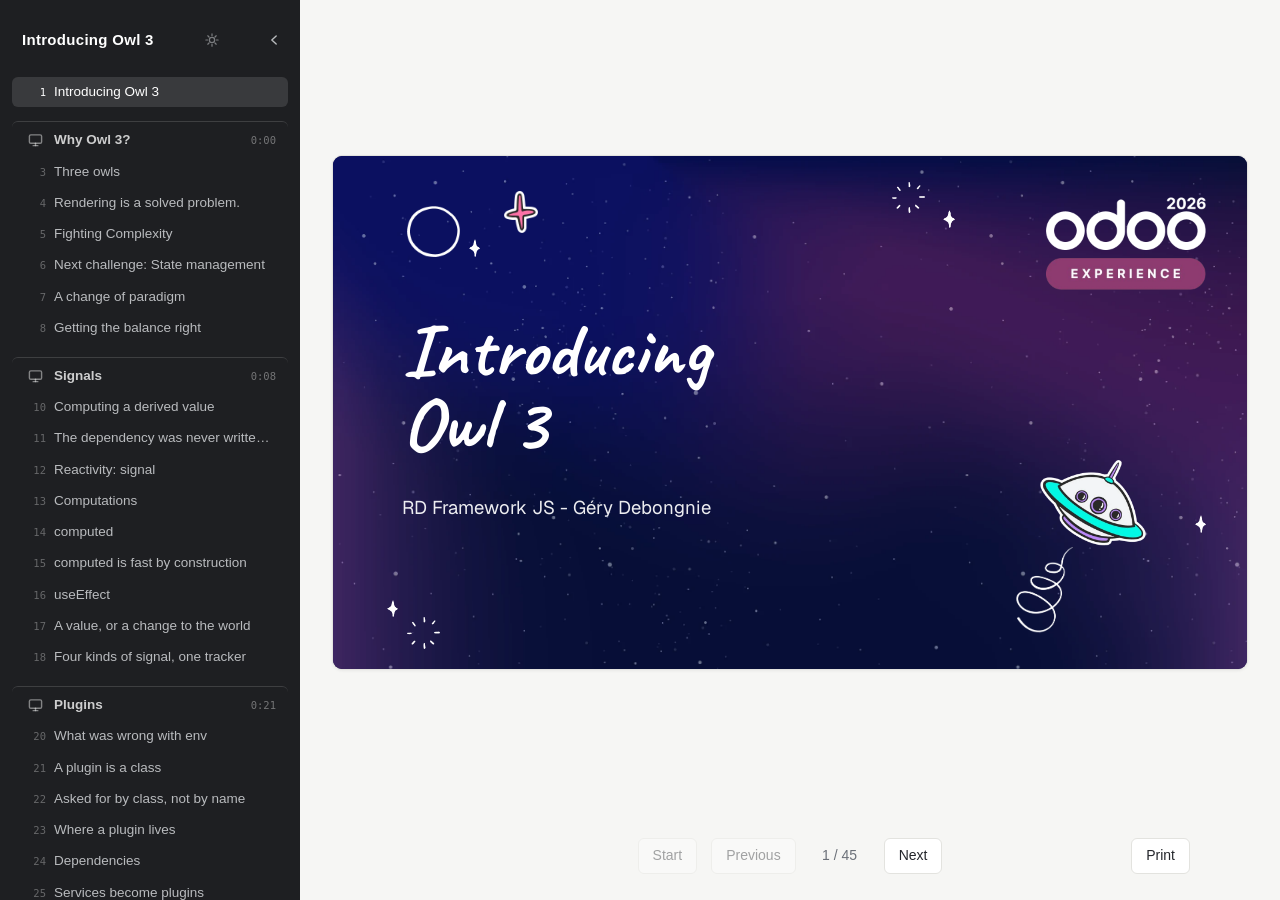
==== commit 5e558a24: "Publish fbb3afb Masterclass: Dental Practice, all 5 steps" ====
--- a/talk1-introducing-owl3/index.html
+++ b/talk1-introducing-owl3/index.html
@@ -1337,67 +1337,50 @@
     </div>
   </article>
 
-  <article class="slide" data-id="a1f0035b" data-act="vision">
+  <article class="slide with-owl" data-id="a1f0035b" data-act="vision">
     <header class="slide-head">
       <p class="eyebrow">Closing the loop</p>
       <h2>What Owl 3 gives you</h2>
-      <p class="lead">Two answers, and between them the four soft limits from the start of the talk.</p>
-    </header>
-    <div class="slide-body two-col even">
-      <section>
-        <h3 class="label file"><code>signal</code> · <code>computed</code> · <code>useEffect</code></h3>
-        <ul class="rows wide-key">
-          <li><span class="key">Easier to get right</span><span>Reactivity belongs to the value, not to the container it arrived in, so it survives every boundary.</span></li>
-          <li><span class="key">Derived state, declared</span><span>It caches itself, it is lazy, and it composes across addons.</span></li>
-          <li><span class="key">Reacting to change</span><span>An effect is a thing you write, not a lifecycle hook you hang code on.</span></li>
-        </ul>
-      </section>
-      <section>
-        <h3 class="label file"><code>Plugin</code> · <code>usePlugin</code> · <code>useProps</code></h3>
-        <ul class="rows wide-key">
-          <li><span class="key">Shared without a bag</span><span>Asked for by class, not by a string nobody can follow back to its source.</span></li>
-          <li><span class="key">Typed</span><span>The class is the type, and props say their own shape. Nothing left to generate.</span></li>
-          <li><span class="key">Somewhere to put it</span><span>Global, or owned by the screen that opened it. The framework finally has an opinion.</span></li>
-        </ul>
-      </section>
-    </div>
-    <footer class="slide-foot">
-      <p>That is soft limits 1, 2 and 3 answered. The fourth is an opinion, and opinions are the slowest thing to ship.</p>
-    </footer>
-  </article>
-
-  <article class="slide" data-id="a1f00036" data-act="vision">
-    <header class="slide-head">
-      <p class="eyebrow">Vision</p>
-      <h2>The graph gets smarter</h2>
-      <p class="lead">If rendering is solved and state management is the frontier, the roadmap is not a faster renderer.</p>
-    </header>
-    <div class="slide-body two-col even">
-      <section>
-        <ul class="rows wide-key">
-          <li><span class="key">More graph</span><span><code>asyncComputed</code>, <code>Suspense</code>, cancellation that follows the component that asked.</span></li>
-          <li><span class="key">More guidance</span><span>Plugins gave the framework an opinion about where logic lives. That is soft limit 4 being answered slowly.</span></li>
-          <li><span class="key">More packages</span><span>Owl stops being one library and becomes a small family.</span></li>
-        </ul>
-      </section>
-      <section>
-        <h3 class="label file">doc/.vitepress/config.mjs, today</h3>
-<pre><code class="language-javascript">// Re-enable this group at the top of each per-route
-// sidebar <mark>when a second package lands</mark>
-// const packageSwitcher = {
-//   text: "Packages",
-//   items: [
-//     { text: "Owl", link: "/v3/owl/" },
-//     { text: "Router", link: "/v3/owl-router/" },
-//     { text: "ORM", link: "/v3/owl-orm/" },
-//   ],
-// };</code></pre>
-        <p class="caption">Commented out, and waiting. The shape is already decided.</p>
-      </section>
-    </div>
-    <footer class="slide-foot">
-      <p>A framework with an opinion, and a graph you can reason about. That is the direction.</p>
-    </footer>
+      <p class="lead">Three sets of tools against complexity — between them, the four soft limits from the start of the talk.</p>
+    </header>
+    <div class="owl-corner owl-top" aria-hidden="true">
+      <svg viewBox="0 0 220 264">
+        <g transform="translate(110 236)">
+          <path class="owl-foot" d="M-30 0 v16 M-30 16 h-15 M-30 16 h15 M30 0 v16 M30 16 h-15 M30 16 h15"/>
+          <path fill="#4f3349" d="M-64 -168 L-80 -212 L-40 -184 Z"/>
+          <path fill="#4f3349" d="M64 -168 L80 -212 L40 -184 Z"/>
+          <path fill="#8c6382" d="M-82 -62 C-82 -152 -46 -196 0 -196 C46 -196 82 -152 82 -62 C82 -12 46 8 0 8 C-46 8 -82 -12 -82 -62 Z"/>
+          <ellipse fill="#f6eff4" cx="0" cy="-42" rx="40" ry="46"/>
+          <path fill="#4f3349" opacity="0.22" d="M-78 -96 C-92 -56 -84 -20 -62 -4 C-70 -40 -72 -70 -66 -100 Z"/>
+          <path fill="#4f3349" opacity="0.22" d="M78 -96 C92 -56 84 -20 62 -4 C70 -40 72 -70 66 -100 Z"/>
+          <circle fill="#fff" cx="-30" cy="-126" r="27"/>
+          <circle fill="#2a1c26" cx="-30" cy="-126" r="12"/>
+          <circle fill="#fff" cx="-26" cy="-131" r="4"/>
+          <circle fill="#fff" cx="30" cy="-126" r="27"/>
+          <circle fill="#2a1c26" cx="30" cy="-126" r="12"/>
+          <circle fill="#fff" cx="34" cy="-131" r="4"/>
+          <path fill="#e8a33d" d="M-10 -104 L10 -104 L0 -84 Z"/>
+        </g>
+      </svg>
+    </div>
+    <div class="slide-body">
+      <ul class="rows boxes toolkit">
+        <li>
+          <h3><code>signal</code> · <code>computed</code> · <code>useEffect</code></h3>
+          <p>Reactivity belongs to the value, not to the container it arrived in, so it survives every boundary. Derived state declares itself: lazy, cached, composing across addons. An effect is a thing you write, not a lifecycle hook you hang code on.</p>
+          <p class="meta">Still coming: <code>asyncComputed</code>, <code>Suspense</code>, cancellation that follows the component that asked for it.</p>
+        </li>
+        <li>
+          <h3><code>Plugin</code> · <code>usePlugin</code></h3>
+          <p>Shared logic asked for by class, not by a string nobody can follow back to its source. Global, or owned by the screen that opened it — the framework finally has an opinion about where logic lives.</p>
+          <p class="meta">Still coming: Owl stops being one library and becomes a small family — a router, an ORM.</p>
+        </li>
+        <li>
+          <h3><code>useProps</code> · <code>types</code></h3>
+          <p>Props say their own shape, and a plugin's class is its own type. That is years of hand-written and generated <code>.d.ts</code> files no longer worth writing.</p>
+        </li>
+      </ul>
+    </div>
   </article>
 
   <article class="slide" data-id="a1f00037" data-act="vision">
--- a/gas/assets/style.css
+++ b/gas/assets/style.css
@@ -2354,6 +2354,10 @@
   column-gap: 7cqw;
 }
 
+/* ...unless the sample is a line or two: stretching one line to the depth of
+   the slide makes a tall empty box out of a short thought */
+.clean .two-col.snug > section > .code-block { flex: 0 0 auto; }
+
 /* the panel runs to the depth of the body, so the notes and the code end
    on the same line */
 .clean .two-col > section > .code-block {
@@ -2691,6 +2695,10 @@
 /* the two ways to customize, side by side */
 #deck-customizing-views .rows.strategies { --box-cols: 2; }
 
+/* the four extension points, sorted into the two kinds they are: one column
+   each, stacked, so the grouping is the first thing read */
+#deck-customizing-ui .two-col.kinds .rows.boxes { --box-cols: 1; }
+
 /* ---------- Advanced JS framework ---------- */
 
 /* the generic components: the name, what it does, the module it lives in */
@@ -2701,8 +2709,7 @@
 
 /* what each Owl deck is about, as five words across */
 #deck-owl .rows.goals,
-#deck-owl-app .rows.goals,
-#deck-views-fields .rows.goals { --box-cols: 5; }
+#deck-owl-app .rows.goals { --box-cols: 5; }
 
 /* the component tree, beside the template that draws it: the tree is the
    slide, the eight lines next to it only have to be readable */
--- a/talk1-introducing-owl3/style.css
+++ b/talk1-introducing-owl3/style.css
@@ -38,6 +38,15 @@
   top: 50%;
   width: 25cqw;
   transform: translateY(-50%);
+}
+
+/* the same owl on the closing slide, perched in the corner over the boxes
+   instead of sitting beside the question */
+#deck-talk .owl-corner.owl-top {
+  right: 3cqw;
+  top: 2cqw;
+  width: 11cqw;
+  transform: none;
 }
 
 #deck-talk .owl-corner svg {
@@ -326,4 +335,12 @@
    deck name either. For the one-line claims that want the slide to themselves */
 .clean .slide.statement.bare .slide-head { border-bottom: 0; }
 
-
+/* the closing slide: the three toolkits side by side, read at a glance.
+   align-content: start because the boxes hold different amounts - centred,
+   the three headings land at three different heights */
+#deck-talk .rows.toolkit { --box-cols: 3; }
+#deck-talk .rows.toolkit li { align-content: start; }
+
+/* one name list runs to two lines, the other two do not. Reserving the two
+   lines everywhere starts all three bodies on the same line */
+#deck-talk .rows.toolkit h3 { min-height: 2lh; }
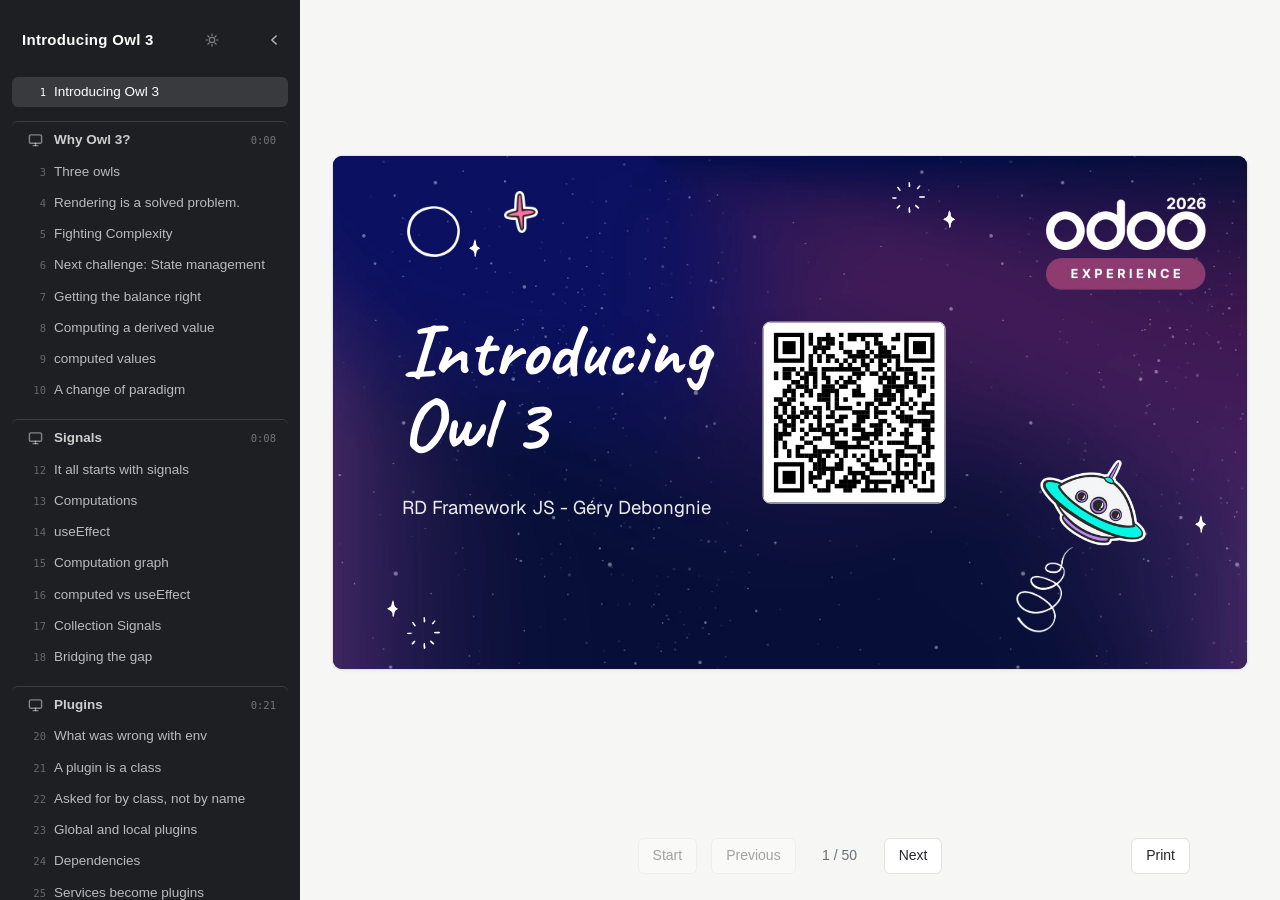
==== commit 1399bd14: "Publish 0212171 Talks: the QR codes larger again" ====
--- a/talk1-introducing-owl3/index.html
+++ b/talk1-introducing-owl3/index.html
@@ -148,6 +148,7 @@
       <h2>Introducing<br>Owl 3</h2>
       <p class="lead">RD Framework JS - Géry Debongnie</p>
     </div>
+    <img class="qr" src="assets/qr-code.png" alt="QR code linking to pad.odoo.com/p/rd-oxp26-owl3">
   </article>
 
   <!-- ======================= ACT 1 · THE FRONTIER ======================= -->
@@ -234,11 +235,27 @@
       <p class="lead">The places where a codebase this size started to press against the framework.</p>
     </header>
     <div class="slide-body">
-      <ul class="rows numbered">
-        <li><span class="num">1</span><h3>Reactivity that is subtle to get right</h3><p>Simple on the surface; hard-to-diagnose bugs underneath, as workflows got more complex.</p></li>
-        <li><span class="num">2</span><h3>Hard to write fast derived state</h3><p>Caches, getters, <code>onWillRender</code> precomputes — <em>"sadly, they usually do not compose well"</em>.</p></li>
-        <li><span class="num">3</span><h3>No typing or autocompletion</h3><p>For props and for <code>env</code>. Hence years of hand-written and generated <code>.d.ts</code> files.</p></li>
-        <li><span class="num">4</span><h3>No guidance on how to build an app</h3><p><em>"It is nice not to be constrained, but it makes it more difficult to understand other parts of the codebase."</em></p></li>
+      <ul class="rows boxes challenges">
+        <li>
+          <span class="num">1</span>
+          <h3>Reactivity that is subtle to get right</h3>
+          <p>Simple on the surface; hard-to-diagnose bugs underneath, as workflows got more complex.</p>
+        </li>
+        <li>
+          <span class="num">2</span>
+          <h3>Hard to write fast derived state</h3>
+          <p>Caches, getters, <code>onWillRender</code> precomputes — <em>"sadly, they usually do not compose well"</em>.</p>
+        </li>
+        <li>
+          <span class="num">3</span>
+          <h3>No typing or autocompletion</h3>
+          <p>For props and for <code>env</code>. Hence years of hand-written and generated <code>.d.ts</code> files.</p>
+        </li>
+        <li>
+          <span class="num">4</span>
+          <h3>No guidance on how to build an app</h3>
+          <p><em>"It is nice not to be constrained, but it makes it more difficult to understand other parts of the codebase."</em></p>
+        </li>
       </ul>
     </div>
   </article>
@@ -250,7 +267,7 @@
     </header>
     <div class="slide-body two-col even">
       <section>
-        <ul class="notes">
+        <ul class="notes large">
           <li>Describing state</li>
           <li>Deriving one value from another</li>
           <li>Recomputing efficiently</li>
@@ -324,6 +341,127 @@
         </figure>
       </section>
     </div>
+  </article>
+
+  <article class="slide" data-id="a1f00004" data-act="frontier">
+    <header class="slide-head">
+      <h2>Getting the balance right</h2>
+      <ul class="notes">
+        <li><strong>Not enough power</strong> → every team invents its own solution, and none of them compose.</li>
+        <li><strong>Too much power</strong> → code spends its life working around the framework.</li>
+      </ul>
+    </header>
+    <div class="slide-body">
+      <figure class="figure">
+        <svg viewBox="0 0 1000 250" role="img"
+             aria-label="A dial running from too little power on the left to too opinionated on the right, with a balance point in the middle. Owl 2 sits slightly left of it; Owl 3 aims at it.">
+          <defs>
+            <marker id="dial-ar" viewBox="0 0 10 10" refX="9" refY="5" markerWidth="7" markerHeight="7" orient="auto-start-reverse">
+              <path d="M0 0 L10 5 L0 10 Z"/>
+            </marker>
+          </defs>
+
+          <path class="axis" d="M40 120 H960"/>
+          <path class="tick" d="M40 108 V132 M960 108 V132"/>
+
+          <text class="t l" x="40" y="60">Not enough power</text>
+          <text class="s l" x="40" y="84">you invent the missing piece,</text>
+          <text class="s l" x="40" y="102">over and over, differently each time</text>
+
+          <text class="t r" x="960" y="60">Too much power</text>
+          <text class="s r" x="960" y="84">you fight the framework</text>
+          <text class="s r" x="960" y="102">to do anything it did not foresee</text>
+
+          <rect class="chip" x="420" y="96" width="180" height="48" rx="6"/>
+          <text class="s" x="510" y="126">the balance point</text>
+
+          <path class="ar" marker-end="url(#dial-ar)" d="M392 196 V150"/>
+          <text class="t" x="392" y="222">Owl 2</text>
+          <text class="s" x="392" y="242">slightly low</text>
+
+          <path class="ar js" marker-end="url(#dial-ar)" d="M540 196 V150"/>
+          <text class="t" x="540" y="222">Owl 3</text>
+          <text class="s" x="540" y="242">aiming here</text>
+        </svg>
+      </figure>
+    </div>
+  </article>
+
+  <article class="slide" data-id="a1f00007" data-act="frontier">
+    <header class="slide-head">
+      <p class="eyebrow">Example</p>
+      <h2>Computing a derived value</h2>
+      <ul class="notes">
+        <li>An expensive value, precomputed once per render, cached by hand.</li>
+        <li>It works. It is also three moving parts held together by convention.</li>
+      </ul>
+    </header>
+    <div class="slide-body two-col even">
+      <section>
+        <h3 class="label file">Owl 2</h3>
+<pre><code class="language-javascript">class Dashboard extends Component {
+    setup() {
+        this.state = useState({ total: 0 });
+
+        <mark>onWillRender</mark>(() =&gt; {
+            const key = this.props.orders.length;
+            if (key !== this._key) {
+                this._key = key;
+                const total = expensive(this.props.orders);
+                this.state.total = total;
+            }
+        });
+    }
+}</code></pre>
+      </section>
+      <section>
+        <ul class="rows wide-key">
+          <li><span class="key">Three parts</span><span>A hook, a hand-rolled cache key kept in a private field, and a piece of state to write into.</span></li>
+          <li><span class="key">The rule</span><span>The cache key assumes <em>total</em> depends only on the number of orders, as if the orders themselves never changed. That assumption lives in your head, not in the code.</span></li>
+          <li><span class="key">And then</span><span>Another addon patches <code>expensive</code>, or adds a second input. The cache key is now wrong, silently.</span></li>
+        </ul>
+      </section>
+    </div>
+  </article>
+
+  <article class="slide" data-id="a1f00013" data-act="frontier">
+    <header class="slide-head">
+      <p class="eyebrow">Derived values</p>
+      <h2>computed values</h2>
+      <ul class="notes">
+        <li>The same expensive value, with the same caching, in one declaration.</li>
+      </ul>
+    </header>
+    <div class="slide-body two-col even">
+      <section>
+        <h3 class="label file">Owl 2 — three moving parts</h3>
+<pre><code class="language-javascript">setup() {
+    this.state = useState({ total: 0 });
+
+    onWillRender(() =&gt; {
+        const key = this.props.orders.length;
+        if (key !== this._key) {
+            this._key = key;
+            const total = expensive(this.props.orders);
+            this.state.total = total;
+        }
+    });
+}</code></pre>
+      </section>
+      <section>
+        <h3 class="label file">Owl 3 — one</h3>
+<pre><code class="language-javascript">total = <mark>computed</mark>(() =&gt;
+    expensive(this.props.orders)
+);</code></pre>
+        <ul class="rows wide-key">
+          <li><span class="key">Cached</span><span>It does not recompute unless something it read changed.</span></li>
+          <li><span class="key">Declared</span><span>The dependency is now <em>written down</em>. The runtime can see it.</span></li>
+        </ul>
+      </section>
+    </div>
+    <footer class="slide-foot">
+      <p>The trigger moved: Owl 2 recomputed because a component was about to render, Owl 3 because the state it read changed.</p>
+    </footer>
   </article>
 
 
@@ -388,50 +526,6 @@
     </footer>
   </article>
 
-  <article class="slide" data-id="a1f00004" data-act="frontier">
-    <header class="slide-head">
-      <h2>Getting the balance right</h2>
-      <ul class="notes">
-        <li><strong>Not enough power</strong> → every team invents its own solution, and none of them compose.</li>
-        <li><strong>Too much power</strong> → code spends its life working around the framework.</li>
-      </ul>
-    </header>
-    <div class="slide-body">
-      <figure class="figure">
-        <svg viewBox="0 0 1000 250" role="img"
-             aria-label="A dial running from too little power on the left to too opinionated on the right, with a balance point in the middle. Owl 2 sits slightly left of it; Owl 3 aims at it.">
-          <defs>
-            <marker id="dial-ar" viewBox="0 0 10 10" refX="9" refY="5" markerWidth="7" markerHeight="7" orient="auto-start-reverse">
-              <path d="M0 0 L10 5 L0 10 Z"/>
-            </marker>
-          </defs>
-
-          <path class="axis" d="M40 120 H960"/>
-          <path class="tick" d="M40 108 V132 M960 108 V132"/>
-
-          <text class="t l" x="40" y="60">Not enough power</text>
-          <text class="s l" x="40" y="84">you invent the missing piece,</text>
-          <text class="s l" x="40" y="102">over and over, differently each time</text>
-
-          <text class="t r" x="960" y="60">Too much power</text>
-          <text class="s r" x="960" y="84">you fight the framework</text>
-          <text class="s r" x="960" y="102">to do anything it did not foresee</text>
-
-          <rect class="chip" x="420" y="96" width="180" height="48" rx="6"/>
-          <text class="s" x="510" y="126">the balance point</text>
-
-          <path class="ar" marker-end="url(#dial-ar)" d="M392 196 V150"/>
-          <text class="t" x="392" y="222">Owl 2</text>
-          <text class="s" x="392" y="242">slightly low</text>
-
-          <path class="ar js" marker-end="url(#dial-ar)" d="M540 196 V150"/>
-          <text class="t" x="540" y="222">Owl 3</text>
-          <text class="s" x="540" y="242">aiming here</text>
-        </svg>
-      </figure>
-    </div>
-  </article>
-
 
 
 
@@ -446,60 +540,14 @@
     </div>
   </article>
 
-  <article class="slide" data-id="a1f00007" data-act="signals">
-    <header class="slide-head">
-      <p class="eyebrow">Example</p>
-      <h2>Computing a derived value</h2>
-      <ul class="notes">
-        <li>An expensive value, precomputed once per render, cached by hand.</li>
-        <li>It works. It is also four moving parts held together by convention.</li>
-      </ul>
-    </header>
-    <div class="slide-body two-col even">
-      <section>
-        <h3 class="label file">Owl 2</h3>
-<pre><code class="language-javascript">class Dashboard extends Component {
-    setup() {
-        this.state = useState({ total: 0 });
-
-        <mark>onWillRender</mark>(() =&gt; {
-            const key = this.props.orders.length;
-            if (key !== this._key) {
-                this._key = key;
-                this._total = expensive(this.props.orders);
-            }
-            this.state.total = this._total;
-        });
-    }
-}</code></pre>
-      </section>
-      <section>
-        <ul class="rows wide-key">
-          <li><span class="key">Four parts</span><span>A hook, a hand-rolled cache key, a private field, and a piece of state to write into.</span></li>
-          <li><span class="key">The rule</span><span>Nothing in the code says <em>total depends on orders</em>. That fact lives in your head.</span></li>
-          <li><span class="key">And then</span><span>Another addon patches <code>expensive</code>, or adds a second input. The cache key is now wrong, silently.</span></li>
-        </ul>
-      </section>
-    </div>
-  </article>
-
-  <article class="slide statement" data-id="a1f00008" data-act="signals">
-    <header class="slide-head">
-      <h2>The dependency was never written down.</h2>
-      <p class="lead">It lived implicitly, in a set of closures and some unconnected pieces of state. The framework could not see it — so the framework could not help.</p>
-    </header>
-    <footer class="slide-foot">
-      <p><span class="k">Spoiler:</span>Owl 3 lets us make the state explicit, computed values included.</p>
-    </footer>
-  </article>
-
   <article class="slide walkthrough" data-id="a1f00011" data-act="signals">
     <header class="slide-head">
-      <h2>Reactivity: signal</h2>
-      <ul class="notes">
-        <li>A value of its own: call it to read, <code>set</code> it to write.</li>
-        <li>No proxy, no wrapper object, nothing to unwrap.</li>
-      </ul>
+      <h2>It all starts with signals</h2>
+<pre><code class="language-javascript">const s = signal(3);
+
+s();      // read: returns 3
+s.set(4); // write: updates the value to 4
+s();      // returns 4</code></pre>
     </header>
     <div class="slide-body two-col even">
       <section>
@@ -542,80 +590,30 @@
           <span class="num">1</span>
           <h3>Rendering a component</h3>
           <p>Reads signals, writes DOM. This is the one you already have.</p>
+<pre><code class="language-markup">&lt;t t-out="this.someValue()"/&gt;</code></pre>
         </li>
         <li>
           <span class="num">2</span>
           <h3>A computed value</h3>
           <p>Reads signals, returns a value, and holds on to it until one of them changes.</p>
+<pre><code class="language-javascript">a = signal(3);
+b = signal(5);
+sum = computed(() =&gt;
+    this.a() + this.b()
+);</code></pre>
         </li>
         <li>
           <span class="num">3</span>
           <h3>An effect</h3>
           <p>Reads signals, and changes something outside the graph: the document, storage, a library that knows nothing about this one.</p>
+<pre><code class="language-javascript">useEffect(() =&gt; {
+    console.log(this.a(), this.b());
+});</code></pre>
         </li>
       </ul>
     </div>
     <footer class="slide-foot">
       <p>A render is not a special case. It is a computation that happens to paint.</p>
-    </footer>
-  </article>
-
-  <article class="slide" data-id="a1f00013" data-act="signals">
-    <header class="slide-head">
-      <p class="eyebrow">Derived values</p>
-      <h2>computed</h2>
-      <ul class="notes">
-        <li>The same expensive value, with the same caching, in one declaration.</li>
-      </ul>
-    </header>
-    <div class="slide-body two-col even">
-      <section>
-        <h3 class="label file">Owl 2 — four moving parts</h3>
-<pre><code class="language-javascript">setup() {
-    this.state = useState({ total: 0 });
-
-    onWillRender(() =&gt; {
-        const key = this.props.orders.length;
-        if (key !== this._key) {
-            this._key = key;
-            this._total = expensive(this.props.orders);
-        }
-        this.state.total = this._total;
-    });
-}</code></pre>
-      </section>
-      <section>
-        <h3 class="label file">Owl 3 — one</h3>
-<pre><code class="language-javascript">total = <mark>computed</mark>(() =&gt;
-    expensive(this.props.orders)
-);</code></pre>
-        <ul class="rows wide-key">
-          <li><span class="key">Cached</span><span>It does not recompute unless something it read changed.</span></li>
-          <li><span class="key">Declared</span><span>The dependency is now <em>written down</em>. The runtime can see it.</span></li>
-        </ul>
-      </section>
-    </div>
-    <footer class="slide-foot">
-      <p>The trigger moved: Owl 2 recomputed because a component was about to render, Owl 3 because the state it read changed.</p>
-    </footer>
-  </article>
-
-  <article class="slide" data-id="a1f00014" data-act="signals">
-    <header class="slide-head">
-      <p class="eyebrow">Derived values</p>
-      <h2>computed is fast by construction</h2>
-      <p class="lead">You get the caching you used to hand-roll, and this time it composes.</p>
-    </header>
-    <div class="slide-body">
-      <ul class="rows wide-key">
-        <li><span class="key">Free</span><span>Memoisation comes with the primitive. Nobody writes a cache key, so nobody gets the cache key wrong.</span></li>
-        <li><span class="key">Lazy</span><span>A <code>computed</code> that nothing reads never runs at all.</span></li>
-        <li><span class="key">Gated</span><span>The propagation stops when the <em>value</em> does not change — not merely when the input does.</span></li>
-        <li><span class="key">Composable</span><span>A <code>computed</code> reading another <code>computed</code> just works, and keeps working when another addon patches either one.</span></li>
-      </ul>
-    </div>
-    <footer class="slide-foot">
-      <p>This is soft limit 2, answered. How the graph actually pulls it off is my other talk.</p>
     </footer>
   </article>
 
@@ -650,23 +648,75 @@
     </footer>
   </article>
 
-
-
-
-
-
-
-
-
-
-  <article class="slide" data-id="a1f00015" data-act="signals">
-    <header class="slide-head">
-      <p class="eyebrow">Effects</p>
-      <h2>A value, or a change to the world</h2>
-      <ul class="notes">
-        <li>Both track what they read, and both re-run when it changes.</li>
-        <li>What differs is what you want out of them.</li>
-      </ul>
+  <article class="slide" data-id="a1f0011d" data-act="signals">
+    <header class="slide-head">
+      <p class="eyebrow">Reactivity</p>
+      <h2>Computation graph</h2>
+    </header>
+    <div class="slide-body two-col even fit">
+      <section>
+        <h3 class="label file">some_component.js</h3>
+<pre><code class="language-javascript">class SomeComponent extends Component {
+    static template = "my_module.SomeComponent";
+
+    a = signal(3);
+    b = signal(5);
+    sum = computed(() =&gt; this.a() + this.b());
+
+    setup() {
+        useEffect(() =&gt; {
+            document.title = `a: ${this.a()}`;
+        });
+    }
+}</code></pre>
+        <h3 class="label file">some_component.xml</h3>
+<pre><code class="language-markup">&lt;t t-name="my_module.SomeComponent"&gt;
+    &lt;p&gt;Sum: &lt;t t-out="this.sum()"/&gt;&lt;/p&gt;
+&lt;/t&gt;</code></pre>
+      </section>
+      <section class="graph-side">
+        <figure class="figure deps">
+          <svg viewBox="0 0 600 340" role="img"
+               aria-label="The graph of SomeComponent. The signals a and b sit on top. The computed sum reads both of them, and the effect, which sets the document title, reads a alone. At the bottom, the render reads sum.">
+            <defs>
+              <marker id="deps-ar" viewBox="0 0 10 10" refX="9" refY="5" markerWidth="7" markerHeight="7" orient="auto-start-reverse">
+                <path d="M0 0 L10 5 L0 10 Z"/>
+              </marker>
+            </defs>
+
+            <path class="ar" marker-end="url(#deps-ar)" d="M200 66 V108 H90 V144"/>
+            <path class="ar" marker-end="url(#deps-ar)" d="M200 66 V108 H270 V144"/>
+            <path class="ar" marker-end="url(#deps-ar)" d="M400 66 V108 H330 V144"/>
+            <path class="ar" marker-end="url(#deps-ar)" d="M300 202 V280"/>
+            <rect class="bx js" x="145" y="14" width="110" height="52" rx="26"/>
+            <text class="t" x="200" y="44">a</text>
+            <text class="s" x="200" y="59">signal</text>
+            <rect class="bx js" x="345" y="14" width="110" height="52" rx="26"/>
+            <text class="t" x="400" y="44">b</text>
+            <text class="s" x="400" y="59">signal</text>
+            <rect class="bx" x="15" y="150" width="150" height="52" rx="6"/>
+            <text class="t" x="90" y="180">effect</text>
+            <text class="s" x="90" y="195">useEffect</text>
+            <rect class="bx" x="225" y="150" width="150" height="52" rx="6"/>
+            <text class="t" x="300" y="180">sum</text>
+            <text class="s" x="300" y="195">computed</text>
+            <rect class="bx ui" x="225" y="286" width="150" height="52" rx="6"/>
+            <text class="t" x="300" y="316">render</text>
+            <text class="s" x="300" y="331">the template</text>
+          </svg>
+        </figure>
+      </section>
+    </div>
+    <footer class="slide-foot">
+      <p>Change <code>b</code>, and the effect does not run: it never read <code>b</code>.</p>
+    </footer>
+  </article>
+
+  <article class="slide" data-id="a1f00014" data-act="signals">
+    <header class="slide-head">
+      <p class="eyebrow">Reactivity</p>
+      <h2>computed vs useEffect</h2>
+      <p class="lead">Both track what they read, and both re-run when it changes. What differs is what you want out of them.</p>
     </header>
     <div class="slide-body two-col even">
       <section>
@@ -676,7 +726,12 @@
         (t) =&gt; !t.completed()
     ).length
 );</code></pre>
-        <p class="caption">Read it like a signal. Never set it. No side effect, ever.</p>
+        <ul class="rows">
+          <li><span class="key">Lazy</span><span>Nothing reads it? It never runs.</span></li>
+          <li><span class="key">Cached</span><span>No cache key to write, or get wrong.</span></li>
+          <li><span class="key">Gated</span><span>An unchanged <em>value</em> stops the propagation.</span></li>
+          <li><span class="key">Composable</span><span>Reads other computeds, survives patches.</span></li>
+        </ul>
       </section>
       <section>
         <h3 class="label file">useEffect — you want a side effect</h3>
@@ -685,46 +740,97 @@
         "todos", serialize(this.todos()),
     );
 });</code></pre>
-        <p class="caption">Saving, logging, a third-party library. Returns nothing useful.</p>
+        <ul class="rows">
+          <li><span class="key">Outward</span><span>Saving, logging, a third-party library.</span></li>
+          <li><span class="key">Eager</span><span>Its first run finds out what it reads.</span></li>
+          <li><span class="key">Batched</span><span>A burst of writes costs one run.</span></li>
+          <li><span class="key">Disposed</span><span>It goes when the component goes.</span></li>
+        </ul>
       </section>
     </div>
     <footer class="slide-foot">
       <p>When in doubt, start with <code>computed</code>. Reach for an effect when something outside Owl has to change.</p>
+      <p>Soft limit 2, answered.</p>
     </footer>
   </article>
 
   <article class="slide" data-id="a1f00016" data-act="signals">
     <header class="slide-head">
       <p class="eyebrow">Signals</p>
-      <h2>Four kinds of signal, one tracker</h2>
+      <h2>Collection Signals</h2>
       <p class="lead">Pick by the shape of your data, not by taste.</p>
     </header>
     <div class="slide-body">
-      <ul class="shape-grid">
+      <ul class="shape-grid collections">
         <li>
-          <code class="shape">signal(0)</code>
-          <h3>A single value</h3>
-          <p>Tracks the value.</p>
-        </li>
-        <li>
-          <code class="shape">signal.Array([])</code>
+          <code class="shape">const list = signal.Array([1, 2, 3]);</code>
           <h3>A list you add to</h3>
           <p>Tracks its own items, shallow.</p>
         </li>
         <li>
-          <code class="shape">signal.Object({})</code>
+          <code class="shape">const obj = signal.Object({ a: 1 });</code>
           <h3>A flat bag of keys</h3>
           <p>Tracks its own keys, shallow.</p>
         </li>
         <li>
-          <code class="shape">proxy({ ... })</code>
+          <code class="shape">const set = signal.Set(new Set([1, 2]));</code>
+          <h3>Values, each once</h3>
+          <p>Tracks what is in it, shallow.</p>
+        </li>
+        <li>
+          <code class="shape">const map = signal.Map(new Map([["a", 1]]));</code>
+          <h3>Keys to values</h3>
+          <p>Tracks its own entries, shallow.</p>
+        </li>
+        <li class="deep">
+          <code class="shape">const config = proxy({ ui: { theme: "dark" } });</code>
           <h3>A nested tree of settings</h3>
-          <p>Tracks every level, recursively.</p>
+          <p>Not a collection signal: tracks every level, recursively.</p>
         </li>
       </ul>
     </div>
     <footer class="slide-foot">
       <p>The collection signals are <strong>shallow</strong>: what is inside stays plain, and stays untracked. That is the one gotcha.</p>
+    </footer>
+  </article>
+
+  <article class="slide" data-id="a1f00017" data-act="signals">
+    <header class="slide-head">
+      <p class="eyebrow">Signals</p>
+      <h2>Bridging the gap</h2>
+      <ul class="notes">
+        <li><code>t-ref</code> fills a signal: <code>signal.ref()</code> holds the element, and <code>null</code> until the component is mounted. No separate <code>useRef</code>.</li>
+        <li><code>t-model</code> binds a signal to an input, both ways.</li>
+      </ul>
+    </header>
+    <div class="slide-body two-col even">
+      <section>
+        <h3 class="label file">todo_list.js</h3>
+<pre><code class="language-javascript">import { signal, computed, useEffect } from "@odoo/owl";
+
+export class TodoList extends Component {
+    input = <mark>signal.ref()</mark>;
+    name = signal("");
+
+    greeting = <mark>computed</mark>(() =&gt; `Hello ${this.name()}`);
+
+    setup() {
+        useEffect(() =&gt; this.input()?.focus());
+    }
+}</code></pre>
+      </section>
+      <section>
+        <h3 class="label file">todo_list.xml</h3>
+<pre><code class="language-markup">&lt;input <mark>t-ref="this.input"</mark>
+       placeholder="What needs doing?"/&gt;
+
+&lt;input <mark>t-model="this.name"</mark>/&gt;
+&lt;p t-out="this.greeting()"/&gt;</code></pre>
+        <p class="caption">One concept fewer to hold: refs, model bindings and state are all the same thing - so a <code>computed</code> reads what <code>t-model</code> writes, with nothing in between.</p>
+      </section>
+    </div>
+    <footer class="slide-foot">
+      <p>The state and the DOM, in one graph: what the user types is a signal, and so is the element they type it in.</p>
     </footer>
   </article>
 
@@ -746,7 +852,7 @@
       <h2>What was wrong with env</h2>
       <p class="lead">The same diagnosis, one level up. <code>env</code> was under-powered, so every team invented a convention on top of it — and none of them composed.</p>
     </header>
-    <div class="slide-body two-col even">
+    <div class="slide-body solo">
       <section>
         <h3 class="label">Owl 2</h3>
 <pre><code class="language-javascript">// one bag, for everything
@@ -760,16 +866,9 @@
 // and state handed down invisibly
 useSubEnv({ myCounter: this.counter });</code></pre>
       </section>
-      <section>
-        <ul class="rows wide-key">
-          <li><span class="key">Untyped</span><span>A string key into a bag. No autocompletion, no rename, no way to find the callers.</span></li>
-          <li><span class="key">Invisible</span><span><code>useSubEnv</code> changed what a subtree saw, from a distance, with nothing at the other end to say so.</span></li>
-          <li><span class="key">Unbounded</span><span>Anything could reach anything. Which meant everything eventually did.</span></li>
-        </ul>
-      </section>
-    </div>
-    <footer class="slide-foot">
-      <p>This is soft limit 3 and soft limit 4, in one object.</p>
+    </div>
+    <footer class="slide-foot">
+      <p>Untyped, invisible, unbounded.</p>
     </footer>
   </article>
 
@@ -779,7 +878,6 @@
       <h2>A plugin is a class</h2>
       <ul class="notes">
         <li>Reactive state, methods, and a lifecycle of its own: <code>setup</code>, then destroy.</li>
-        <li>One instance, shared by everyone who asks for it.</li>
       </ul>
     </header>
     <div class="slide-body two-col even">
@@ -853,44 +951,46 @@
   <article class="slide" data-id="a1f00022" data-act="plugins">
     <header class="slide-head">
       <p class="eyebrow">Plugins</p>
-      <h2>Where a plugin lives</h2>
-      <p class="lead">The class is the same. The line that installs it decides who can reach it, and for how long.</p>
+      <h2>Global and local plugins</h2>
+      <p class="lead">Plugins should be provided with <code>providePlugins</code>.</p>
     </header>
     <div class="slide-body">
       <figure class="figure tree">
-        <svg viewBox="0 0 1000 320" role="img"
-             aria-label="A component tree. The WebClient at the root registers the global plugins with services.add, so anything below can reach them. Under it sit two screens; one of them, a Dashboard, provides a plugin of its own with providePlugins, which only Chart and Table, the components under it, can ask for.">
+        <svg viewBox="0 0 1000 376" role="img"
+             aria-label="A component tree. Each global plugin registers itself with services.add; the WebClient at the root provides them all with providePlugins(services.items()), so anything below can reach them. Under it sit two screens; one of them, a Dashboard, provides a plugin of its own with providePlugins, which only Chart and Table, the components under it, can ask for.">
           <defs>
             <marker id="tree-ar" viewBox="0 0 10 10" refX="9" refY="5" markerWidth="7" markerHeight="7" orient="auto-start-reverse">
               <path d="M0 0 L10 5 L0 10 Z"/>
             </marker>
           </defs>
 
-          <path class="ar" marker-end="url(#tree-ar)" d="M330 66 V99 H185 V126"/>
-          <path class="ar" marker-end="url(#tree-ar)" d="M330 66 V99 H475 V126"/>
-          <path class="ar" marker-end="url(#tree-ar)" d="M475 184 V217 H370 V244"/>
-          <path class="ar" marker-end="url(#tree-ar)" d="M475 184 V217 H580 V244"/>
-          <rect class="bx js" x="245" y="14" width="170" height="52" rx="6"/>
-          <text class="t" x="330" y="44">WebClient</text>
-          <text class="s" x="330" y="59">the root</text>
-          <rect class="bx" x="100" y="132" width="170" height="52" rx="6"/>
-          <text class="t" x="185" y="162">Settings</text>
-          <text class="s" x="185" y="177">another screen</text>
-          <rect class="bx js" x="390" y="132" width="170" height="52" rx="6"/>
-          <text class="t" x="475" y="162">Dashboard</text>
-          <text class="s" x="475" y="177">a client action</text>
-          <rect class="bx" x="285" y="250" width="170" height="52" rx="6"/>
-          <text class="t" x="370" y="283">Chart</text>
-          <rect class="bx" x="495" y="250" width="170" height="52" rx="6"/>
-          <text class="t" x="580" y="283">Table</text>
-          <text class="m l" x="690" y="40">services.add(ORM, Dialog, …)</text>
-          <text class="s l" x="690" y="62">the global plugins: one instance per tab,</text>
-          <text class="s l" x="690" y="80">reachable from anywhere below</text>
-          <text class="m l" x="690" y="158">providePlugins([DashboardItems])</text>
-          <text class="s l" x="690" y="180">this screen and everything under it,</text>
-          <text class="s l" x="690" y="198">destroyed with it</text>
-          <text class="m l" x="690" y="276">usePlugin(DashboardItems)</text>
-          <text class="s l" x="690" y="298">the nearest one that provides it</text>
+          <path class="ar" marker-end="url(#tree-ar)" d="M330 122 V155 H185 V182"/>
+          <path class="ar" marker-end="url(#tree-ar)" d="M330 122 V155 H475 V182"/>
+          <path class="ar" marker-end="url(#tree-ar)" d="M475 240 V273 H370 V300"/>
+          <path class="ar" marker-end="url(#tree-ar)" d="M475 240 V273 H580 V300"/>
+          <rect class="bx js" x="245" y="70" width="170" height="52" rx="6"/>
+          <text class="t" x="330" y="100">WebClient</text>
+          <text class="s" x="330" y="115">the root</text>
+          <rect class="bx" x="100" y="188" width="170" height="52" rx="6"/>
+          <text class="t" x="185" y="218">Settings</text>
+          <text class="s" x="185" y="233">another screen</text>
+          <rect class="bx js" x="390" y="188" width="170" height="52" rx="6"/>
+          <text class="t" x="475" y="218">Dashboard</text>
+          <text class="s" x="475" y="233">a client action</text>
+          <rect class="bx" x="285" y="306" width="170" height="52" rx="6"/>
+          <text class="t" x="370" y="339">Chart</text>
+          <rect class="bx" x="495" y="306" width="170" height="52" rx="6"/>
+          <text class="t" x="580" y="339">Table</text>
+          <text class="m l" x="690" y="22">services.add(ORM)</text>
+          <text class="s l" x="690" y="44">each global plugin registers itself</text>
+          <text class="m l" x="690" y="96">providePlugins(services.items())</text>
+          <text class="s l" x="690" y="118">all of them, at the root: one instance per tab,</text>
+          <text class="s l" x="690" y="136">reachable from anywhere below</text>
+          <text class="m l" x="690" y="214">providePlugins([ReportingPlugin])</text>
+          <text class="s l" x="690" y="236">this screen and everything under it,</text>
+          <text class="s l" x="690" y="254">destroyed with it</text>
+          <text class="m l" x="690" y="332">usePlugin(ReportingPlugin)</text>
+          <text class="s l" x="690" y="354">the nearest one that provides it</text>
         </svg>
       </figure>
     </div>
@@ -904,31 +1004,42 @@
       <p class="eyebrow">Plugins</p>
       <h2>Dependencies</h2>
       <ul class="notes">
+        <li>Components can depend on plugins, and plugins can depend on plugins.</li>
         <li>A plugin reaches another by calling <code>usePlugin</code> — in a class field, or in <code>setup</code>.</li>
       </ul>
     </header>
-    <div class="slide-body two-col even">
-      <section>
-        <h3 class="label file">statistics_plugin.js</h3>
-<pre><code class="language-javascript">export class StatisticsPlugin extends Plugin {
-    orm = <mark>usePlugin(ORM)</mark>;
-
-    stats = signal.Object({});
-
-    setup() {
-        <mark>onWillStart</mark>(async () =&gt; {
-            this.stats.set(await this.orm.call(
-                "res.partner", "get_statistics"));
-        });
+    <div class="slide-body two-col even fit">
+      <section>
+        <h3 class="label file">clipboard_plugin.js</h3>
+<pre><code class="language-javascript">export class ClipboardPlugin extends Plugin {
+    notification = <mark>usePlugin(NotificationPlugin)</mark>;
+
+    async copy(text) {
+        await navigator.clipboard.writeText(text);
+        this.notification.add("Copied to the clipboard");
     }
 }</code></pre>
       </section>
-      <section>
-        <ul class="rows wide-key">
-          <li><span class="key">By class</span><span>Not a name in a <code>dependencies</code> array. Rename the file and nothing breaks.</span></li>
-          <li><span class="key">Async</span><span><code>onWillStart</code> in a plugin holds back the first render, so a component can read <code>stats</code> straight away.</span></li>
-          <li><span class="key">Sequence</span><span><code>static sequence = 10</code> for the few that everything else reads. Default 50, lower first.</span></li>
-        </ul>
+      <section class="graph-side">
+        <figure class="figure dep-pair">
+          <svg viewBox="0 0 400 270" role="img"
+               aria-label="Two plugins. ClipboardPlugin, on top, depends on NotificationPlugin, below it: an arrow runs from the first to the second, labelled usePlugin.">
+            <defs>
+              <marker id="dep-ar" viewBox="0 0 10 10" refX="9" refY="5" markerWidth="7" markerHeight="7" orient="auto-start-reverse">
+                <path d="M0 0 L10 5 L0 10 Z"/>
+              </marker>
+            </defs>
+
+            <path class="ar" marker-end="url(#dep-ar)" d="M200 76 V188"/>
+            <text class="m l" x="216" y="137">usePlugin</text>
+            <rect class="bx js" x="80" y="14" width="240" height="62" rx="6"/>
+            <text class="t" x="200" y="45">ClipboardPlugin</text>
+            <text class="s" x="200" y="64">yours</text>
+            <rect class="bx" x="80" y="194" width="240" height="62" rx="6"/>
+            <text class="t" x="200" y="225">NotificationPlugin</text>
+            <text class="s" x="200" y="244">a global plugin, from web</text>
+          </svg>
+        </figure>
       </section>
     </div>
   </article>
@@ -977,7 +1088,6 @@
     <div class="divider-body">
       <p class="divider-eyebrow"></p>
       <h2>Other changes</h2>
-      <p class="divider-sub">The smaller things, and what they each take off your hands.</p>
       <div class="prog"></div>
     </div>
   </article>
@@ -1055,45 +1165,86 @@
     </div>
   </article>
 
-  <article class="slide" data-id="a1f00017" data-act="misc">
+  <article class="slide" data-id="a1f0026e" data-act="misc">
     <header class="slide-head">
       <p class="eyebrow">Other changes</p>
-      <h2>A ref is now a signal too</h2>
+      <h2>assertType and validateType</h2>
       <ul class="notes">
-        <li>No separate <code>useRef</code> concept: <code>signal.ref()</code> is a signal that starts at <code>null</code>.</li>
-        <li><code>t-model</code> takes one as well, and binds it both ways.</li>
-      </ul>
-    </header>
-    <div class="slide-body two-col even">
-      <section>
-        <h3 class="label file">todo_list.js</h3>
-<pre><code class="language-javascript">import { signal, computed, useEffect } from "@odoo/owl";
-
-export class TodoList extends Component {
-    input = <mark>signal.ref()</mark>;
-    name = signal("");
-
-    greeting = <mark>computed</mark>(() =&gt; `Hello ${this.name()}`);
-
-    setup() {
-        useEffect(() =&gt; this.input()?.focus());
-    }
-}</code></pre>
-      </section>
-      <section>
-        <h3 class="label file">todo_list.xml</h3>
-<pre><code class="language-markup">&lt;input <mark>t-ref="this.input"</mark>
-       placeholder="What needs doing?"/&gt;
-
-&lt;input <mark>t-model="this.name"</mark>/&gt;
-&lt;p t-out="this.greeting()"/&gt;</code></pre>
-        <p class="caption">One concept fewer to hold: refs, model bindings and state are all the same thing - so a <code>computed</code> reads what <code>t-model</code> writes, with nothing in between.</p>
-      </section>
-    </div>
-    <footer class="slide-foot">
-      <p>Read it like any other signal — <code>this.input()</code> — and it is <code>null</code> until the component is mounted.</p>
-    </footer>
-  </article>
+        <li>The validators <code>useProps</code> takes work on any value, not just props.</li>
+      </ul>
+    </header>
+    <div class="slide-body two-col even fit">
+      <section>
+        <h3 class="label file">validateType — returns the issues</h3>
+<pre><code class="language-javascript">import { t, validateType } from "@odoo/owl";
+
+const userType = t.object({
+    name: t.string(),
+    age: t.number().optional(),
+});
+
+<mark>validateType</mark>({ name: "Alice" }, userType);
+// []
+<mark>validateType</mark>({ age: 30 }, userType);
+// [{ message: "object value has missing keys" }]</code></pre>
+      </section>
+      <section>
+        <h3 class="label file">assertType — throws, so a function can guard its input</h3>
+<pre><code class="language-javascript">import { assertType } from "@odoo/owl";
+
+/**
+ * @param {typeof userType.type} user
+ */
+function greet(user) {
+    <mark>assertType</mark>(user, userType, "greet: bad user");
+    return `Hello, ${user.name}`;
+}
+
+greet({ name: "Alice" }); // "Hello, Alice"
+greet({ age: 30 });       // throws an OwlError</code></pre>
+      </section>
+    </div>
+    <footer class="slide-foot">
+      <p>One type language, for props and for anything else that crosses a boundary: an RPC result, a config, something from <code>localStorage</code>.</p>
+    </footer>
+  </article>
+
+  <article class="slide" data-id="a1f0026f" data-act="misc">
+    <header class="slide-head">
+      <p class="eyebrow">Other changes</p>
+      <h2>Resources and Registries</h2>
+    </header>
+    <div class="slide-body two-col even fit">
+      <section>
+        <h3 class="label file">Resource — ordered, no keys</h3>
+<pre><code class="language-javascript">import { <mark>Resource</mark> } from "@odoo/owl";
+
+const systray = new Resource();
+
+systray.add(ClockItem);
+systray.add(SearchItem, { sequence: 10 });
+
+systray.items(); // [SearchItem, ClockItem]</code></pre>
+      </section>
+      <section>
+        <h3 class="label file">Registry — looked up by key</h3>
+<pre><code class="language-javascript">import { <mark>Registry</mark> } from "@odoo/owl";
+
+const views = new Registry();
+
+views.add("list", ListView);
+views.add("form", FormView);
+
+views.get("list");   // ListView
+views.get("kanban"); // throws: not registered
+views.items();       // [ListView, FormView]</code></pre>
+      </section>
+    </div>
+    <footer class="slide-foot">
+      <p>Both are reactive and can validate what goes in, and <code>use()</code> takes an entry out again when its component or plugin goes.</p>
+    </footer>
+  </article>
+
 
 
 
@@ -1101,7 +1252,6 @@
     <header class="slide-head">
       <p class="eyebrow">The change surface</p>
       <h2>Gone, new, and changed</h2>
-      <p class="lead">The same change, as the words you actually type.</p>
     </header>
     <div class="slide-body two-col even three">
       <section>
@@ -1118,6 +1268,7 @@
           <li>this.render</li>
           <li>env</li>
           <li>useSubEnv</li>
+          <li>useChildSubEnv</li>
           <li>services</li>
           <li>t-esc</li>
         </ul>
@@ -1141,6 +1292,8 @@
           <li>useProps</li>
           <li>assertType</li>
           <li>validateType</li>
+          <li>Resource</li>
+          <li>Registry</li>
         </ul>
       </section>
       <section>
@@ -1148,6 +1301,7 @@
         <ul class="chips changed">
           <li>t-slot <span class="to">→</span> t-call-slot</li>
           <li>useExternalListener <span class="to">→</span> useListener</li>
+          <li>t-portal <span class="to">→</span> Portal</li>
           <li>useEffect <span class="note">reads, not a deps array</span></li>
           <li>t-ref <span class="note">a signal, not a name</span></li>
           <li>t-model <span class="note">binds a signal</span></li>
@@ -1223,7 +1377,7 @@
     <div class="divider-body">
       <p class="divider-eyebrow"></p>
       <h2>Migration</h2>
-      <p class="divider-sub">Everyone loves migrating code.</p>
+      <p class="divider-sub">Everyone loves migrating code (I think).</p>
       <div class="prog"></div>
     </div>
   </article>
@@ -1235,50 +1389,69 @@
     </header>
   </article>
 
+  <article class="slide release-notes" data-id="a1f0027d" data-act="transition">
+    <header class="slide-head">
+      <p class="eyebrow">The transition</p>
+      <div class="title-row">
+        <h2>Release notes</h2>
+        <a class="doc-link" href="https://odoo.github.io/owl/documentation/v3/owl/owl3_design.html" target="_blank" rel="noopener">odoo.github.io/owl/documentation/v3/owl/owl3_design.html</a>
+      </div>
+      <p class="lead">It is searchable!! (<code>Ctrl K</code>)</p>
+    </header>
+    <div class="slide-body">
+      <figure class="figure shot">
+        <img src="assets/owl3-release-notes.webp"
+             alt="The Owl 3 release notes in the Owl documentation, under Migration. The section on env being removed, with a collapsible block of compatibility code for keeping env, built on a plugin.">
+      </figure>
+    </div>
+  </article>
+
   <article class="slide" data-id="a1f0027c" data-act="transition">
     <header class="slide-head">
       <p class="eyebrow">The transition</p>
-      <h2>Migration</h2>
-      <p class="lead">You are not doing this by reading diffs.</p>
+      <h2>Scripts</h2>
+      <p class="lead"><code>odoo/upgrade_code/owl3-migration.py</code> (~1k loc), with <code>tools_js_expressions.py</code> (&gt; 2.5k loc)</p>
     </header>
     <div class="slide-body">
-      <ul class="rows titled">
-        <li>
-          <span class="key">Release notes</span>
-          <p>Every breaking change written down, version by version, with what to write instead of it.</p>
-        </li>
-        <li>
-          <span class="key">Migration scripts</span>
-          <p>The mechanical half, run over your addon: the renames, the imports, the template syntax.</p>
-        </li>
-      </ul>
-    </div>
-    <footer class="slide-foot">
-      <p>Which is how the syntax migration got finished. The architecture is the half that is still yours.</p>
-    </footer>
-  </article>
-
-
-
-
-
-  <article class="slide" data-id="a1f00032" data-act="transition">
+      <figure class="figure shot">
+        <img src="assets/owl3-upgrade-script.webp"
+             alt="The upgrade script's entry point, in Python: a MigrationCollector running one step after another - useEffect, onWillRender, useEnv, useSubEnv, useRef, useState, reactive, t-esc, t-ref, t-model, this. in templates, t-slot, parametric t-call, useService and more.">
+      </figure>
+    </div>
+  </article>
+
+
+
+
+
+  <article class="slide" data-id="a1f0032c" data-act="transition">
     <header class="slide-head">
       <p class="eyebrow">The transition</p>
-      <h2>The syntax migration is finished.<br>The architecture migration is a third done.</h2>
-      <p class="lead">Nobody is writing <code>useState</code> any more. Plenty of code still reaches for <code>this.env</code>, and that is the work that remains.</p>
-    </header>
-    <div class="slide-body">
-      <ul class="rows wide-key">
-        <li><span class="key">The layer</span><span><code>@web/owl2/*</code> puts <code>this.env</code>, <code>useSubEnv</code>, <code>onWillRender</code> and friends back. <strong>194 files</strong> import it today.</span></li>
-        <li><span class="key">Temporary</span><span>It goes as soon as it can. Code that leans on it goes with it, so do not write new code against it.</span></li>
-        <li><span class="key">Owl itself</span><span><code>3.0.0-alpha.48</code>, in a correctness and hardening phase rather than a feature phase.</span></li>
-        <li><span class="key">Honestly</span><span>Odoo runs on it. That is the strongest statement available, and it is a real one.</span></li>
-      </ul>
-    </div>
-    <footer class="slide-foot">
-      <p>An alpha that the whole product already runs on is a different animal from an alpha nobody uses.</p>
-    </footer>
+      <h2>Compatibility Layer</h2>
+      <p class="lead"><code>addons/web/static/src/owl2/*</code> lets Owl 2 code run on Owl 3 (to some extent).</p>
+    </header>
+    <div class="slide-body two-col even fit">
+      <section>
+        <h3 class="label file">owl3_compatibility_layer.js, trimmed</h3>
+<pre><code class="language-javascript">class Component extends owl.Component {
+    constructor(node) {
+        super(node);
+        this.props = owl.useProps();
+        this.env = <mark>useEnv()</mark>;
+    }
+}
+owl.Component = Component;
+
+owl.onWillRender = function (cb) { /* ... */ };
+owl.useEnv = useEnv;
+owl.useSubEnv = useSubEnv;</code></pre>
+      </section>
+      <section>
+        <ul class="rows wide-key">
+          <li><span class="key">Puts back</span><span><code>this.env</code>, <code>this.render()</code>, <code>useEnv</code>, <code>useSubEnv</code>, <code>useChildSubEnv</code>, <code>onWillRender</code>, <code>useLayoutEffect</code>, <code>useComponent</code>, <code>useExternalListener</code>, <code>t-portal</code>, …</span></li>
+        </ul>
+      </section>
+    </div>
   </article>
 
   <article class="slide" data-id="a1f00033" data-act="transition">
@@ -1331,8 +1504,7 @@
   <article class="slide divider" data-id="a1f00035" data-act="vision">
     <div class="divider-body">
       <p class="divider-eyebrow"></p>
-      <h2>Where this goes</h2>
-      <p class="divider-sub">And where to find all of it.</p>
+      <h2>Conclusion</h2>
       <div class="prog"></div>
     </div>
   </article>
@@ -1366,18 +1538,16 @@
     <div class="slide-body">
       <ul class="rows boxes toolkit">
         <li>
-          <h3><code>signal</code> · <code>computed</code> · <code>useEffect</code></h3>
-          <p>Reactivity belongs to the value, not to the container it arrived in, so it survives every boundary. Derived state declares itself: lazy, cached, composing across addons. An effect is a thing you write, not a lifecycle hook you hang code on.</p>
-          <p class="meta">Still coming: <code>asyncComputed</code>, <code>Suspense</code>, cancellation that follows the component that asked for it.</p>
+          <h3>Reactivity</h3>
+          <p><code>signal</code> · <code>computed</code> · <code>useEffect</code></p>
         </li>
         <li>
-          <h3><code>Plugin</code> · <code>usePlugin</code></h3>
-          <p>Shared logic asked for by class, not by a string nobody can follow back to its source. Global, or owned by the screen that opened it — the framework finally has an opinion about where logic lives.</p>
-          <p class="meta">Still coming: Owl stops being one library and becomes a small family — a router, an ORM.</p>
+          <h3>Plugin system</h3>
+          <p><code>Plugin</code> · <code>usePlugin</code> · <code>providePlugins</code></p>
         </li>
         <li>
-          <h3><code>useProps</code> · <code>types</code></h3>
-          <p>Props say their own shape, and a plugin's class is its own type. That is years of hand-written and generated <code>.d.ts</code> files no longer worth writing.</p>
+          <h3>Others</h3>
+          <p><code>useProps</code>, type validation, resources, …</p>
         </li>
       </ul>
     </div>
@@ -1397,6 +1567,33 @@
     </div>
   </article>
 
+
+  <article class="slide welcome" data-id="a1f0038b" data-act="vision">
+    <div class="welcome-bg"></div>
+    <div class="welcome-stars"></div>
+    <div class="welcome-art">
+      <img src="assets/stickers/ring.webp" alt="" style="left: 8.08%; top: 9.69%; width: 5.77%;">
+      <img src="assets/stickers/cross.webp" alt="" style="left: 18.72%; top: 6.9%; width: 3.67%;">
+      <img src="assets/stickers/sparkle.webp" alt="" style="left: 14.83%; top: 16.22%; width: 1.28%;">
+      <img src="assets/stickers/burst.webp" alt="" style="left: 61.14%; top: 5.04%; width: 3.67%;">
+      <img src="assets/stickers/sparkle.webp" alt="" style="left: 66.75%; top: 10.52%; width: 1.28%;">
+      <img src="assets/stickers/ufo.webp" alt="" style="left: 75.86%; top: 53.74%; width: 15.93%;">
+      <img src="assets/stickers/spiral.webp" alt="" style="left: 73.31%; top: 76.09%; width: 9.74%;">
+      <img src="assets/stickers/sparkle.webp" alt="" style="left: 94.27%; top: 69.99%; width: 1.28%;">
+      <img src="assets/stickers/sparkle.webp" alt="" style="left: 5.88%; top: 86.46%; width: 1.28%;">
+      <img src="assets/stickers/burst.webp" alt="" style="left: 8.08%; top: 89.89%; width: 3.67%;">
+    </div>
+
+    <img class="welcome-logo" src="assets/odoo-experience.webp"
+         alt="Odoo Experience 2026">
+
+    <div class="welcome-content">
+      <h2>Thank you!</h2>
+      <p class="lead">RD Framework JS - Géry Debongnie</p>
+    </div>
+    <img class="qr" src="assets/qr-code.png" alt="QR code linking to pad.odoo.com/p/rd-oxp26-owl3">
+    <div class="qr-url"><a href="https://pad.odoo.com/p/rd-oxp26-owl3" target="_blank" rel="noopener">pad.odoo.com/p/rd-oxp26-owl3</a></div>
+  </article>
 
   <article class="slide statement with-owl" data-id="a1f00039" data-act="vision">
     <header class="slide-head">
@@ -1423,6 +1620,8 @@
         </g>
       </svg>
     </div>
+    <img class="qr" src="assets/qr-code.png" alt="QR code linking to pad.odoo.com/p/rd-oxp26-owl3">
+    <div class="qr-url"><a href="https://pad.odoo.com/p/rd-oxp26-owl3" target="_blank" rel="noopener">pad.odoo.com/p/rd-oxp26-owl3</a></div>
     <footer class="slide-foot">
       <p><span class="k">Everything</span><code>odoo.github.io/owl</code></p>
     </footer>
@@ -1537,6 +1736,53 @@
     </div>
     <footer class="slide-foot">
       <p>Counted the week of the talk. Re-run before you quote these.</p>
+    </footer>
+  </article>
+
+  <article class="slide statement" data-id="a1f00008" data-act="appendix">
+    <header class="slide-head">
+      <h2>The dependency was never written down.</h2>
+      <p class="lead">It lived implicitly, in a set of closures and some unconnected pieces of state. The framework could not see it — so the framework could not help.</p>
+    </header>
+    <footer class="slide-foot">
+      <p><span class="k">Spoiler:</span>Owl 3 lets us make the state explicit, computed values included.</p>
+    </footer>
+  </article>
+
+  <article class="slide" data-id="a1f0004e" data-act="appendix">
+    <header class="slide-head">
+      <p class="eyebrow">If it comes up</p>
+      <h2>Asynchronous state</h2>
+      <ul class="notes">
+        <li><code>asyncComputed</code> is to a fetch what <code>computed</code> is to a value: it re-runs when what it read changes.</li>
+      </ul>
+    </header>
+    <div class="slide-body two-col even">
+      <section>
+        <h3 class="label file">user_card.js</h3>
+<pre><code class="language-javascript">userId = signal(1);
+
+user = <mark>asyncComputed</mark>(async ({ abortSignal }) =&gt; {
+    const url = `/api/users/${this.userId()}`;
+    const res = await fetch(url, { signal: abortSignal });
+    return res.json();
+}, { initial: null });
+
+this.user();          // null, then the user
+this.user.loading();  // true while a run is in flight
+this.user.error();    // Error | null
+this.user.refresh();  // run again</code></pre>
+      </section>
+      <section>
+        <ul class="rows wide-key">
+          <li><span class="key">Experimental</span><span>The API is still shaking out: option names, methods, cancellation.</span></li>
+          <li><span class="key">Cancels itself</span><span>A newer run, or the component going away, aborts the one in flight.</span></li>
+          <li><span class="key">Until the first <code>await</code></span><span>Reads after it are not tracked. Fetch in an <code>asyncComputed</code>, derive in a <code>computed</code>.</span></li>
+        </ul>
+      </section>
+    </div>
+    <footer class="slide-foot">
+      <p><span class="k">Maybe, later</span>A query on top of it: cached, shared by the components that ask for the same thing.</p>
     </footer>
   </article>
 
--- a/talk1-introducing-owl3/style.css
+++ b/talk1-introducing-owl3/style.css
@@ -60,6 +60,45 @@
   stroke: #d9922f;
   stroke-width: 6;
   stroke-linecap: round;
+}
+
+/* the QR code, on the cover and on the questions: the same place on both
+   slides, just right of centre - clear of the cover's title and its ufo,
+   clear of the question and its owl */
+#deck-talk .slide .qr {
+  position: absolute;
+  left: 57%;
+  top: 50%;
+  width: 20%;
+  height: auto;
+  transform: translate(-50%, -50%);
+  border: 1px solid var(--line);
+  border-radius: 0.8cqw;
+}
+
+/* the address under the code, on the thank you and the questions, for
+   whoever would rather type it. Placed on its own rather than wrapped with
+   the code, so the code stays where it is on the cover: a margin in % runs
+   off the slide's width, as the code's own height does. The box is its own
+   container, so the type is sized off a share of the slide's width - cqw
+   alone would come out larger on the thank you, which has no padding */
+#deck-talk .slide .qr-url {
+  position: absolute;
+  left: 57%;
+  top: 50%;
+  width: 30%;
+  margin-top: 11.1%;
+  transform: translateX(-50%);
+  container-type: inline-size;
+  text-align: center;
+}
+
+#deck-talk .slide .qr-url a {
+  color: inherit;
+  text-decoration: none;
+  font-family: ui-monospace, SFMono-Regular, Menlo, monospace;
+  font-size: max(11px, 3.7cqw);
+  white-space: nowrap;
 }
 
 /* ---------- the three owls ---------- */
@@ -123,7 +162,7 @@
 }
 
 /* the component tree: taller than a figure's default, since it is the slide */
-.clean .figure.tree svg { max-height: 38cqw; }
+.clean .figure.tree svg { max-height: 34cqw; }
 
 /* a screenshot: the browser's own frame is not in the image, so the figure
    gives it an edge and a shadow to sit on */
@@ -144,6 +183,28 @@
   border-radius: 6px;
   box-shadow: 0 0.4cqw 1.2cqw rgba(0, 0, 0, 0.10);
 }
+
+/* a screenshot is the whole body: a little less air above it, so it can
+   reach the cap under a title and a lead without the slide overflowing */
+#deck-talk .slide-body:has(> .figure.shot) { margin-top: 2cqw; }
+
+/* the release notes: the link sits on the title's own line rather than
+   in a footer, so the screenshot keeps the full height of the shared cap
+   above with the lead under the title */
+#deck-talk .release-notes .title-row {
+  display: flex;
+  align-items: baseline;
+  justify-content: space-between;
+  gap: 3cqw;
+}
+
+#deck-talk .release-notes .doc-link {
+  color: var(--accent);
+  font-size: max(12px, calc(1.7cqw * var(--content-scale, 1)));
+  text-decoration: none;
+  border-bottom: 1px solid var(--accent-light);
+}
+
 
 /* ---------- this deck's tables ---------- */
 
@@ -244,25 +305,51 @@
   flex: 0 0 auto;
 }
 
-/* the three computations: the same cards, three across, and a numeral
-   where a shape has its constructor */
+/* the three computations: three columns rather than three cards, each a
+   numeral, a name, what it does and an example of it. The columns share
+   their rows, so the three examples start on one line whatever the text
+   above them runs to - and the whole grid sits in the middle of the body */
 #deck-talk .shape-grid.three {
   grid-template-columns: 1fr 1fr 1fr;
-  /* three short cards: as tall as the tallest of them, not as tall as the
-     slide, and held in the middle of the body rather than stretched down it */
   grid-auto-rows: auto;
   align-content: center;
+  gap: 0.6cqw 3.2cqw;
+}
+
+#deck-talk .shape-grid.three li {
+  position: relative;
+  display: grid;
+  grid-row: span 4;
+  grid-template-rows: subgrid;
+  row-gap: 0.6cqw;
+  padding: 0;
+  border: 0;
+  background: none;
+}
+
+/* a hairline down the middle of each gap, rather than a border on the
+   column, so the three code panels keep the same width */
+#deck-talk .shape-grid.three li + li::before {
+  content: "";
+  position: absolute;
+  top: 0;
+  bottom: 0;
+  left: -1.6cqw;
+  border-left: 1px solid var(--line);
+}
+
+#deck-talk .shape-grid.three .code-block {
+  min-width: 0;
+  margin-top: 1.2cqw;
 }
 
 #deck-talk .shape-grid .num {
   color: var(--accent);
-  font-size: max(9px, 1.15cqw);
+  font-size: max(9px, calc(1.15cqw * var(--content-scale, 1)));
   font-weight: 500;
   letter-spacing: 0.06em;
   font-variant-numeric: tabular-nums;
 }
-
-#deck-talk .shape-grid.three li { justify-content: flex-start; }
 
 #deck-talk .shape-grid li {
   display: flex;
@@ -277,14 +364,28 @@
 
 #deck-talk .shape-grid .shape {
   font-family: ui-monospace, SFMono-Regular, Menlo, monospace;
-  font-size: max(11px, 1.7cqw);
+  font-size: max(11px, calc(1.7cqw * var(--content-scale, 1)));
   color: var(--ink);
+}
+
+/* the collections lead with a whole line of code, not a bare constructor:
+   a size down, so the longest of them still fits its card */
+#deck-talk .shape-grid.collections .shape { font-size: max(10px, calc(1.45cqw * var(--content-scale, 1))); }
+
+/* proxy is the odd one out - deep where the four above are shallow - so it
+   takes a row of its own, the width of both */
+#deck-talk .shape-grid.collections .deep { grid-column: 1 / -1; }
+
+/* five cards where there were four: a little less air in each */
+#deck-talk .shape-grid.collections li {
+  gap: 0.4cqw;
+  padding: 1.2cqw 2.2cqw;
 }
 
 #deck-talk .shape-grid h3 {
   margin: 0;
   font-family: inherit;
-  font-size: max(11px, 1.5cqw);
+  font-size: max(11px, calc(1.5cqw * var(--content-scale, 1)));
   font-weight: 500;
   letter-spacing: -0.01em;
   text-transform: none;
@@ -294,8 +395,27 @@
 #deck-talk .shape-grid p {
   margin: 0;
   color: var(--quiet);
-  font-size: max(10px, 1.3cqw);
-}
+  font-size: max(10px, calc(1.3cqw * var(--content-scale, 1)));
+}
+
+/* the computation graph: the component on the left, as tall as its code;
+   the graph it makes held level with it on the right */
+.clean .slide-body.two-col.fit > section.graph-side { align-self: center; }
+
+.clean .figure.deps svg { max-height: 28cqw; }
+
+/* one plugin depending on another: two cards and the arrow between them,
+   about as tall as the code panel beside it */
+.clean .figure.dep-pair svg { max-height: 26cqw; }
+
+/* the render, the one node that ends in the DOM: a light green, mixed into
+   the card so it holds in the dark theme too. No palette has a green. */
+.clean .figure.deps .ui {
+  fill: color-mix(in srgb, #3fa45b 16%, var(--card));
+  stroke: color-mix(in srgb, #3fa45b 50%, var(--border));
+}
+
+.clean .two-col > section > .code-block + h3.label { margin-top: 1.6cqw; }
 
 /* the shift: two trees, so the only thing that changes is where state sits */
 .clean .figure.shift svg { max-height: 34cqw; }
@@ -335,12 +455,55 @@
    deck name either. For the one-line claims that want the slide to themselves */
 .clean .slide.statement.bare .slide-head { border-bottom: 0; }
 
-/* the closing slide: the three toolkits side by side, read at a glance.
-   align-content: start because the boxes hold different amounts - centred,
-   the three headings land at three different heights */
-#deck-talk .rows.toolkit { --box-cols: 3; }
-#deck-talk .rows.toolkit li { align-content: start; }
-
-/* one name list runs to two lines, the other two do not. Reserving the two
-   lines everywhere starts all three bodies on the same line */
-#deck-talk .rows.toolkit h3 { min-height: 2lh; }
+/* the closing slide: the three toolkits as a triangle - reactivity on
+   top, the other two under it, each set half a box out to its side. Ten
+   columns, four to a box, so the offsets fall on column lines */
+#deck-talk .rows.toolkit {
+  --box-cols: 10;
+  gap: 3cqw 1.4cqw;
+}
+
+#deck-talk .rows.toolkit li { text-align: center; }
+
+#deck-talk .rows.toolkit li:nth-child(1) { grid-column: 4 / 8; }
+#deck-talk .rows.toolkit li:nth-child(2) { grid-column: 2 / 6; }
+#deck-talk .rows.toolkit li:nth-child(3) { grid-column: 6 / 10; }
+
+/* the state-management list: the column's whole subject, not a remark
+   under a title, so it takes a body size rather than a note's */
+#deck-talk .notes.large {
+  gap: 1.1cqw;
+  max-width: none;
+}
+
+#deck-talk .notes.large li {
+  padding-left: 2.2cqw;
+  font-size: max(14px, calc(2.1cqw * var(--content-scale, 1)));
+}
+
+#deck-talk .notes.large li::before {
+  top: 1.15cqw;
+  width: 0.6cqw;
+  height: 0.6cqw;
+}
+
+/* one code panel on its own: a column's width, held in the middle of the
+   slide rather than against its left edge */
+#deck-talk .slide-body.solo > section {
+  align-self: center;
+  width: 48%;
+}
+
+/* the four challenges, as a two-by-two of cards: the number on its own
+   line over the title, and the text from the top, so the four titles sit
+   level across each row */
+#deck-talk .rows.challenges li { align-content: start; }
+
+#deck-talk .rows.challenges .num {
+  display: block;
+  margin-bottom: 0.8cqw;
+}
+
+/* the signal's own API above the counter: one panel wide, so it sits over
+   counter.js instead of running the width of the slide */
+#deck-talk .walkthrough .slide-head .code-block { width: calc((100% - 4cqw) / 2); }
